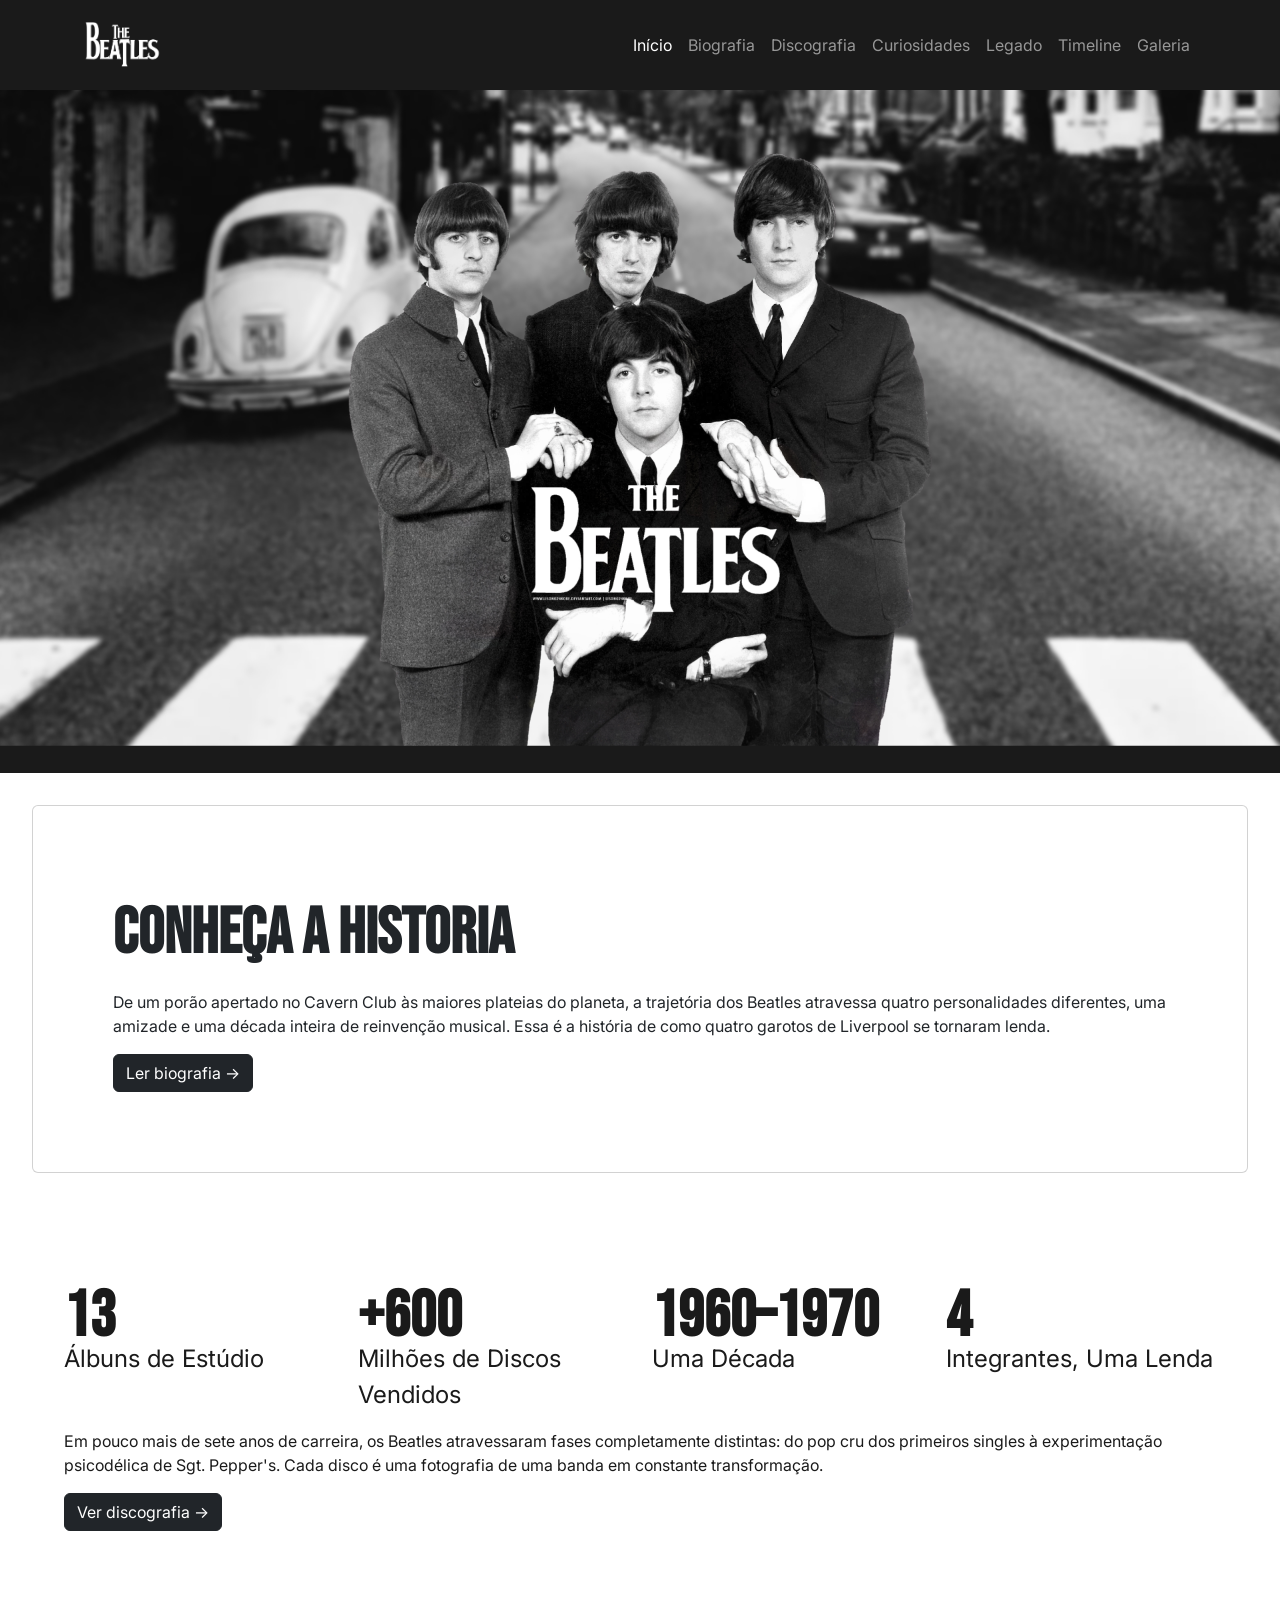
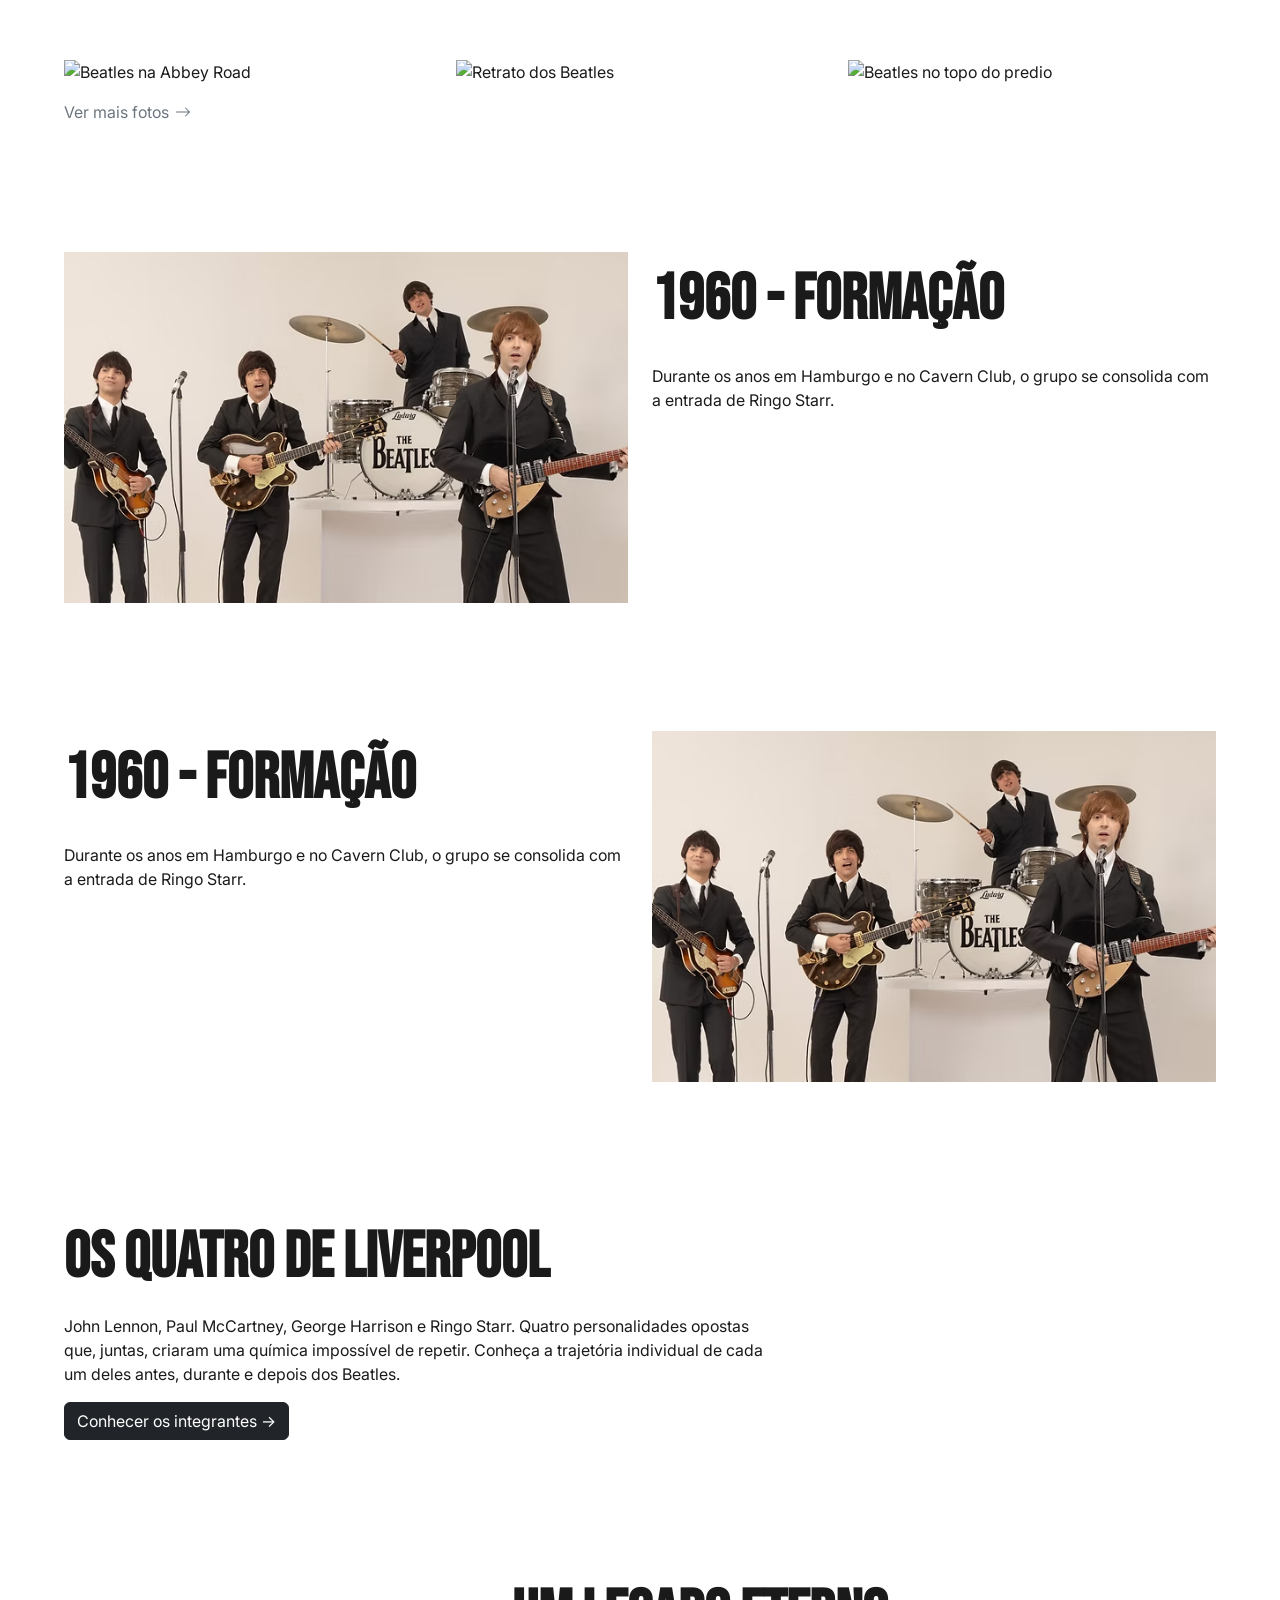
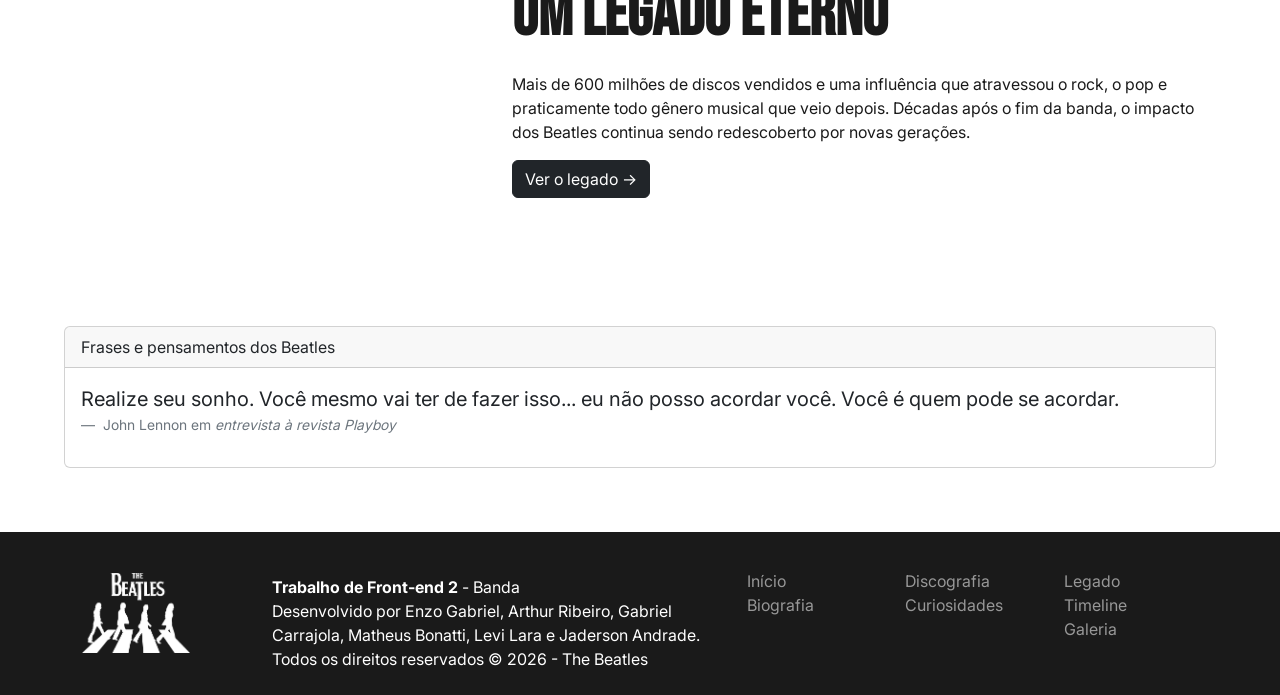
==== index.html @ 9950ec7c "Adição do Andrade em Jaderson" ====
<!DOCTYPE html>
<html lang="pt-br">

<head>
    <meta charset="UTF-8">
    <meta name="viewport" content="width=device-width, initial-scale=1.0">
    <title>The Beatles</title>
    <link rel="stylesheet" href="https://cdn.jsdelivr.net/npm/bootstrap@5.3.3/dist/css/bootstrap.min.css">
    <link rel="stylesheet" href="assets/css/style.css">
    <link rel="icon" href="assets/img/favicon.png">
</head>

<body>
    <!-- Início da Navbar -->
    <nav class="navbar navbar-expand-lg navbar-dark navbar-beatles sticky-top py-0">
        <div class="container">

            <!-- 1. Logo -->
            <a class="navbar-brand" href="index.html">
                <img src="assets/img/logo-branca.png" alt="The Beatles" height="80">
            </a>

            <!-- 2. Menu Hambúrguer celular -->
            <button class="navbar-toggler" type="button" data-bs-toggle="collapse" data-bs-target="#menuNavegacao">
                <span class="navbar-toggler-icon"></span>
            </button>

            <!-- 3. Lista de Links que encolhem no celular -->
            <div class="collapse navbar-collapse" id="menuNavegacao">
                <ul class="navbar-nav ms-auto">
                    <li class="nav-item">
                        <a class="nav-link active" href="index.html">Início</a>
                    </li>
                    <li class="nav-item">
                        <a class="nav-link" href="biografia.html">Biografia</a>
                    </li>
                    <li class="nav-item">
                        <a class="nav-link" href="discografia.html">Discografia</a>
                    </li>
                    <li class="nav-item">
                        <a class="nav-link" href="curiosidades.html">Curiosidades</a>
                    </li>
                    <li class="nav-item">
                        <a class="nav-link" href="legado.html">Legado</a>
                    </li>
                    <li class="nav-item">
                        <a class="nav-link" href="timeline.html">Timeline</a>
                    </li>
                    <li class="nav-item">
                        <a class="nav-link" href="galeria.html">Galeria</a>
                    </li>
                </ul>
            </div>

        </div>
    </nav>
    <!-- Fim da Navbar -->


    <section class="hero">
        <img class="img-fluid" src="assets/img/Hero.png" alt="Foto dos Beatles">
    </section>

    <section class="card">
        <section class="card-body">
            <h2 class="card-title titulo">Conheça a Historia</h2>
            <p class="card-text">De um porão apertado no Cavern Club às maiores plateias do planeta, a trajetória dos
                Beatles atravessa quatro
                personalidades diferentes, uma amizade e uma década inteira de reinvenção musical. Essa é a história de
                como
                quatro garotos de Liverpool se tornaram lenda.</p>
            <a href="biografia.html" class="btn btn-dark">Ler biografia →</a>
        </section>
    </section>

    <section>

        <div class="row">
            <div class="col-md-3">
                <h1 class="num-home">13</h1>
                <p class="pa-home">Álbuns de Estúdio</p>
            </div>
            <div class="col-md-3">
                <h1 class="num-home">+600</h1>
                <p class="pa-home">Milhões de Discos Vendidos</p>
            </div>
            <div class="col-md-3">
                <h1 class="num-home">1960–1970</h1>
                <p class="pa-home">Uma Década</p>
            </div>
            <div class="col-md-3">
                <h1 class="num-home">4</h1>
                <p class="pa-home">Integrantes, Uma Lenda</p>
            </div>
        </div>
        </div>
        <p class="ms-auto">Em pouco mais de sete anos de carreira, os Beatles atravessaram fases completamente
            distintas: do pop cru dos primeiros singles à experimentação psicodélica de Sgt. Pepper's. Cada disco é uma
            fotografia de uma banda em constante transformação.</p>
        <a class="btn btn-dark ms-auto" href="discografia.html" role="button">Ver discografia →</a>
    </section>

    <section>
        <div class="row">
            <div class="col-md-4">
                <img class="img-fluid"
                    src="https://encrypted-tbn0.gstatic.com/images?q=tbn:ANd9GcTmOfigxk5ZGpOOfKkMVX4hvUt1cVFmffVwwyEugmvKwDLhiQ1Jm_3zlWnr&s=10"
                    alt="Beatles na Abbey Road">
            </div>
            <div class="col-md-4">
                <img class="img-fluid" src="https://pbs.twimg.com/media/EX02_tKXsAI76Qz.jpg" alt="Retrato dos Beatles">
            </div>
            <div class="col-md-4">
                <img class="img-fluid"
                    src="https://static01.nyt.com/images/2026/05/12/world/CUL-BEATLES-MUSEUM/CUL-BEATLES-MUSEUM-mediumSquareAt3X.jpg"
                    alt="Beatles no topo do predio">
            </div>
        </div>
        <a class="link-secondary link-underline link-underline-opacity-0 link-underline-opacity-75-hover icon-link icon-link-hover link-offset-1 mt-3"
            href="galeria.html">
            Ver mais fotos
            <svg xmlns="http://www.w3.org/2000/svg" class="bi" viewBox="0 0 16 16" aria-hidden="true">
                <path
                    d="M1 8a.5.5 0 0 1 .5-.5h11.793l-3.147-3.146a.5.5 0 0 1 .708-.708l4 4a.5.5 0 0 1 0 .708l-4 4a.5.5 0 0 1-.708-.708L13.293 8.5H1.5A.5.5 0 0 1 1 8z" />
            </svg>
        </a>
    </section>

    <section>
        <div class="row">
            <div class="col-md-6">
                <img class="img-fluid" src="assets/img/beatles tocando.png" alt="Beatles tocando">
            </div>
            <div class="col-md-6">
                <p class="titulo">1960 - Formação</p>
                <p class="paragrafo">Durante os anos em Hamburgo e no Cavern Club, o grupo se consolida com a
                    entrada de Ringo Starr.</p>
            </div>
        </div>
    </section>

    <section>
        <div class="row flex-row-reverse">
            <div class="col-md-6">
                <img class="img-fluid" src="assets/img/beatles tocando.png" alt="Beatles tocando">
            </div>
            <div class="col-md-6">
                <p class="titulo">1960 - Formação</p>
                <p class="paragrafo">Durante os anos em Hamburgo e no Cavern Club, o grupo se consolida com a
                    entrada de Ringo Starr.</p>
            </div>
        </div>
    </section>

    <section class="card-home me-auto">
        <h1 class="titulo">Os Quatro de Liverpool</h1>
        <p>John Lennon, Paul McCartney, George Harrison e Ringo Starr. Quatro personalidades opostas que, juntas,
            criaram uma química impossível de repetir. Conheça a trajetória individual de cada um deles antes, durante e
            depois dos Beatles.</p>
        <a class="btn btn-dark" href="biografia.html" role="button">Conhecer os integrantes →</a>
    </section>

    <section class="card-home ms-auto">
        <h1 class="titulo">Um Legado Eterno</h1>
        <p>Mais de 600 milhões de discos vendidos e uma influência que atravessou o rock, o pop e praticamente todo
            gênero musical que veio depois. Décadas após o fim da banda, o impacto dos Beatles continua sendo
            redescoberto por novas gerações.</p>
        <a class="btn btn-dark" href="legado.html" role="button">Ver o legado →</a>
    </section>

    <section>
        <div class="card">
            <div class="card-header">
                Frases e pensamentos dos Beatles
            </div>
            <div class="card-body">
                <figure>
                    <blockquote class="blockquote">
                        <p>Realize seu sonho. Você mesmo vai ter de fazer isso... eu não posso acordar você. Você é quem
                            pode se acordar.</p>
                    </blockquote>
                    <figcaption class="blockquote-footer">
                        John Lennon em <cite title="Source Title">entrevista à revista Playboy</cite>
                    </figcaption>
                </figure>
            </div>
        </div>
    </section>
    <!-- Início do Footer -->
    <footer class="footer-beatles">
        <div class="container">
            <div class="row align-items-center">
                <div class="col-md-2">
                    <img class="img-fluid logo-footer" src="assets/img/beatles-footer-logo-branco.png"
                        alt="Logo Beatles Abbey Road">
                </div>
                <div class="col-md-5">
                    <p><b>Trabalho de Front-end 2</b> - Banda<br>Desenvolvido por Enzo Gabriel, Arthur Ribeiro, Gabriel
                        Carrajola, Matheus Bonatti, Levi Lara e Jaderson Andrade.<br>Todos os direitos reservados © 2026 - The
                        Beatles</p>
                </div>
                <!-- Primeira fileira de links -->
                <div class="col-md-5">
                    <div class="row">
                        <div class="col-md-4">
                            <ul class="list-unstyled">
                                <li class="nav-item">
                                    <a class="nav-link" href="index.html">Início</a>
                                </li>
                                <li class="nav-item">
                                    <a class="nav-link" href="biografia.html">Biografia</a>
                                </li>
                            </ul>
                        </div>
                        <!-- Segunda fileira de links -->
                        <div class="col-md-4">
                            <ul class="list-unstyled">
                                <li class="nav-item">
                                    <a class="nav-link" href="discografia.html">Discografia</a>
                                </li>
                                <li class="nav-item">
                                    <a class="nav-link" href="curiosidades.html">Curiosidades</a>
                                </li>
                            </ul>
                        </div>
                        <!-- Terceira fileira de links -->
                        <div class="col-md-4">
                            <ul class="list-unstyled">
                                <li class="nav-item">
                                    <a class="nav-link" href="legado.html">Legado</a>
                                </li>
                                <li class="nav-item">
                                    <a class="nav-link" href="timeline.html">Timeline</a>
                                </li>
                                <li class="nav-item">
                                    <a class="nav-link" href="galeria.html">Galeria</a>
                                </li>
                            </ul>
                        </div>
                    </div>
                </div>
            </div>
        </div>
    </footer>
    <!-- Fim do Footer -->

</body>

</html>
---- assets/css/style.css ----
@charset "UTF-8";

* {
    margin: 0;
    padding: 0;
    box-sizing: border-box;
}

body {
    background-color: var(--branco);
    color: var(--preto);
    font-family: var(--fonte-paragrafos);
    min-height: 100vh;
    display: flex;
    flex-direction: column;
}

@font-face {
    font-family: 'BEBAS NEUE';
    src: url(../fonts/BebasNeue-Regular.ttf) format('truetype');
    font-weight: normal;
    font-style: normal;
}

@font-face {
    font-family: 'Playfair Display';
    src: url(../fonts/PlayfairDisplay-Regular.ttf) format('truetype');
    font-weight: normal;
    font-style: normal;
}

@font-face {
    font-family: 'Inter';
    src: url(../fonts/Inter_18pt-Regular.ttf) format('truetype');
}



@font-face {
    font-family: 'Inter';
    src: url(../fonts/Inter_18pt-Bold.ttf) format('truetype');
    font-weight: bold;
}

:root   {
    --branco: #FFFFFF;
    --preto: #1A1A1A;
    --cinza: #6E6E6E;
    --vermelho: #C1121F;
    --vermelho-bold: #A40F1A;
    --fonte-titulos: 'BEBAS NEUE', sans-serif;
    --fonte-paragrafos: 'Inter', sans-serif;
    --fonte-destaque: 'Playfair Display', serif;
}

.destaque {
    font-family: var(--fonte-destaque);
    font-size: 2rem;
    line-height: 1.5;
    font-style: italic;
}

.titulo {
    font-family: var(--fonte-titulos);
    font-size: 4rem;
    line-height: 1.5;
    font-weight: bold;
}

.paragrafo {
    font-family: var(--fonte-paragrafos);
    font-size: 1rem;
    line-height: 1.5;
}

.navbar-beatles {
    background-color: var(--preto);
}

.btn-primary {
    --bs-btn-bg: var(--vermelho);
    --bs-btn-border-color: var(--vermelho-bold);
    --bs-btn-hover-bg: var(--vermelho-bold);
    --bs-btn-hover-border-color: var(--vermelho-bold);
    --bs-btn-active-bg: var(--vermelho);
    --bs-btn-active-border-color: var(--vermelho-bold);
}

section{
    margin: 2rem;
    padding: 2rem;
}

.footer-beatles{
    background-color: var(--preto);
    color: var(--branco);
    margin-top: auto;
    padding: 1.5rem;
}

.logo-footer{
    height: 5rem;
}

.footer-beatles a:hover{
    color: rgba(255, 255, 255, 0.75);
}

.footer-beatles a {
    color: rgba(255, 255, 255, 0.55);
}

.footer-beatles p {
    margin-bottom: 0;
    margin-top: 1.2rem;
}

.hero{
    margin: 0;
    padding: 0;
}

.card-home {
    margin: 2rem;
    padding: 2rem;
    width: 60%;
}

.num-home {
    font-family: var(--fonte-titulos);
    font-size: 4rem;
    line-height: 1.5;
    font-weight: bold;
    margin-bottom: -1.5rem;
}

.pa-home {
    font-family: var(--fonte-paragrafos);
    font-size: 1.5rem;
    line-height: 1.5;
}

.text-justificado {
    text-align: justify;
}
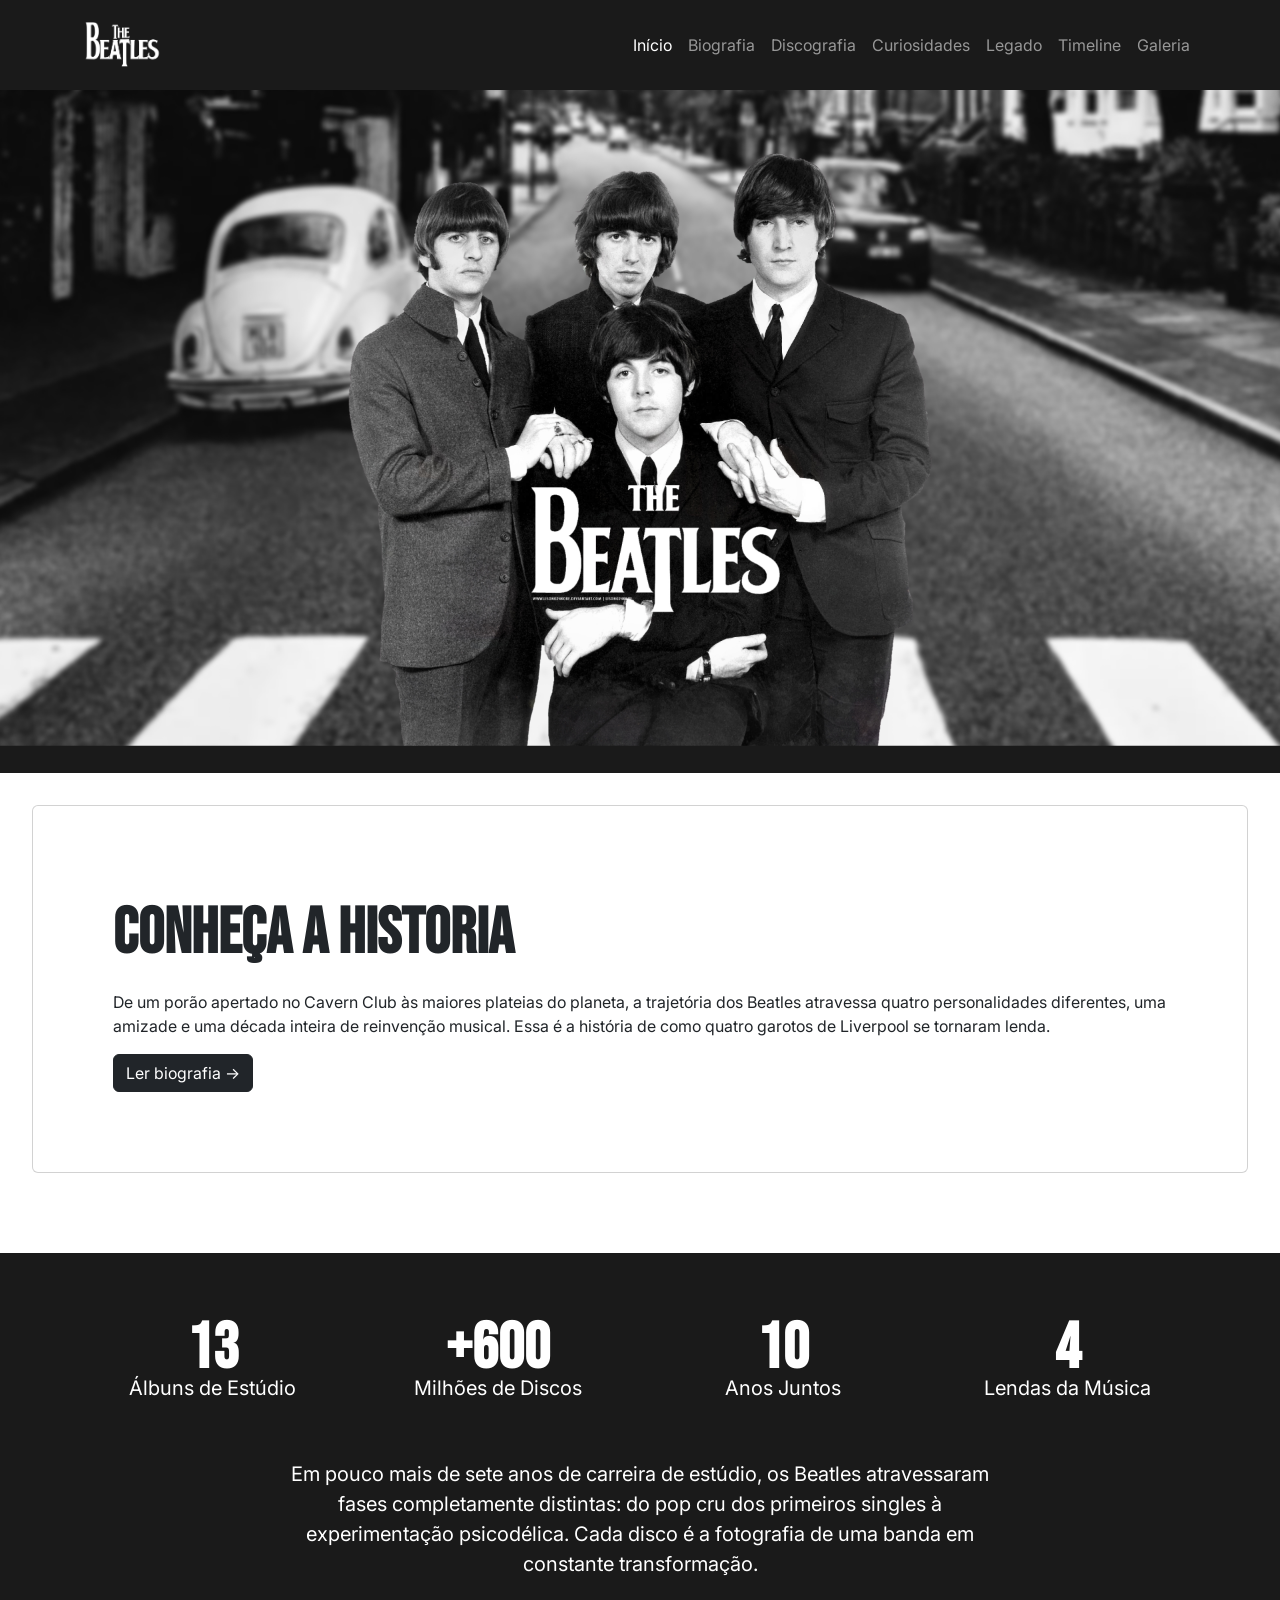
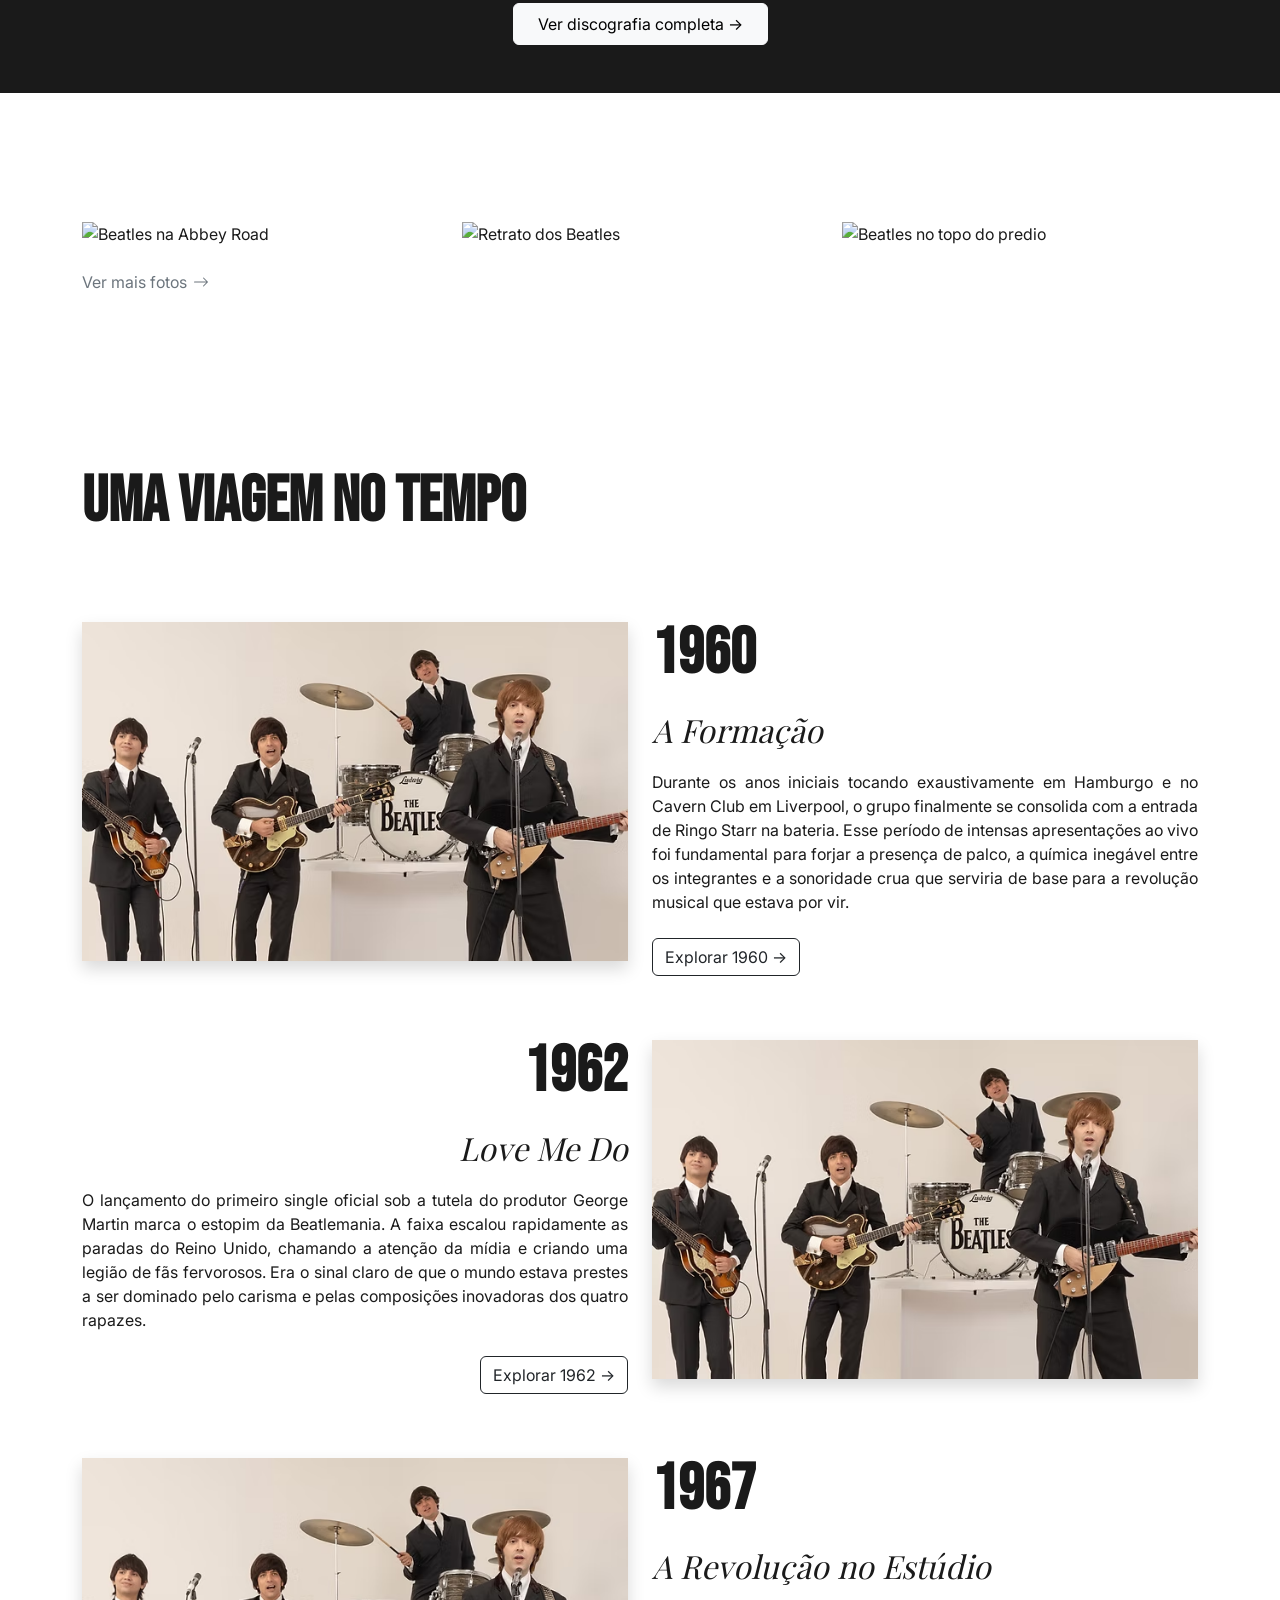
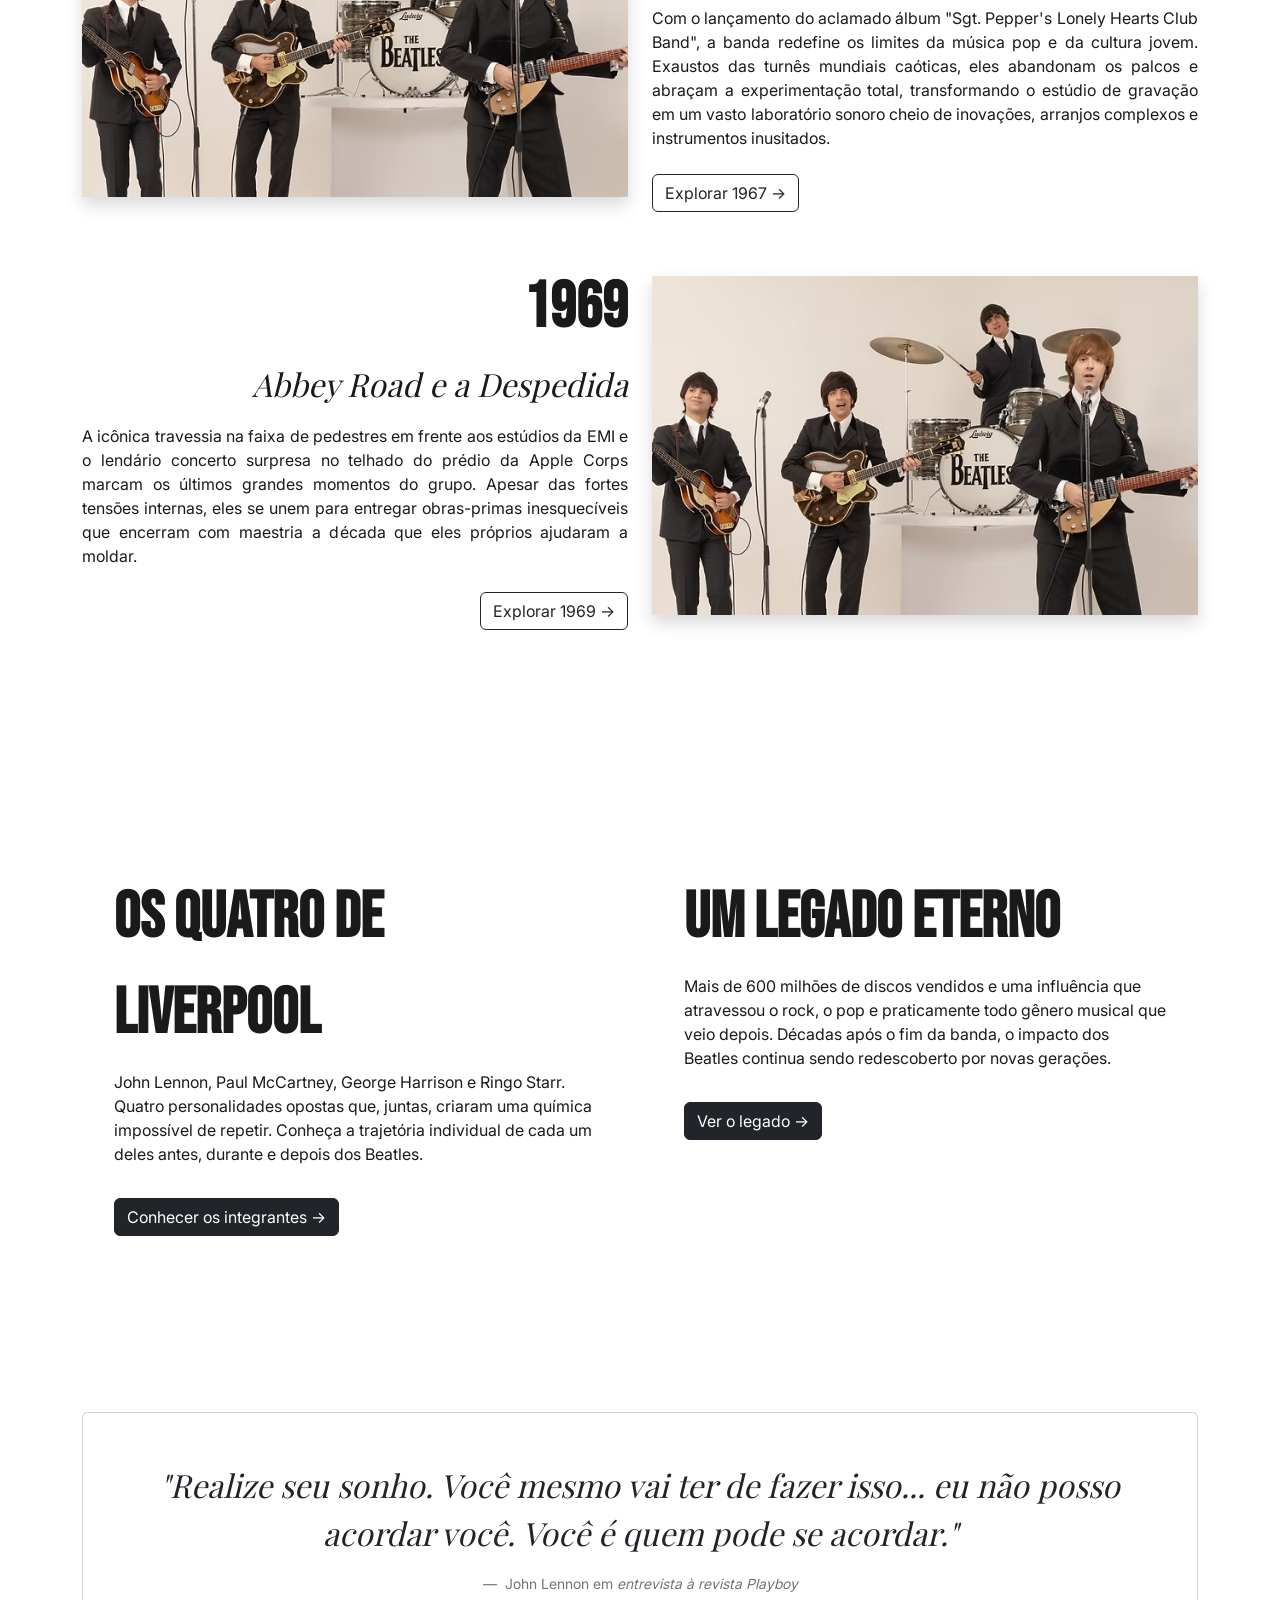
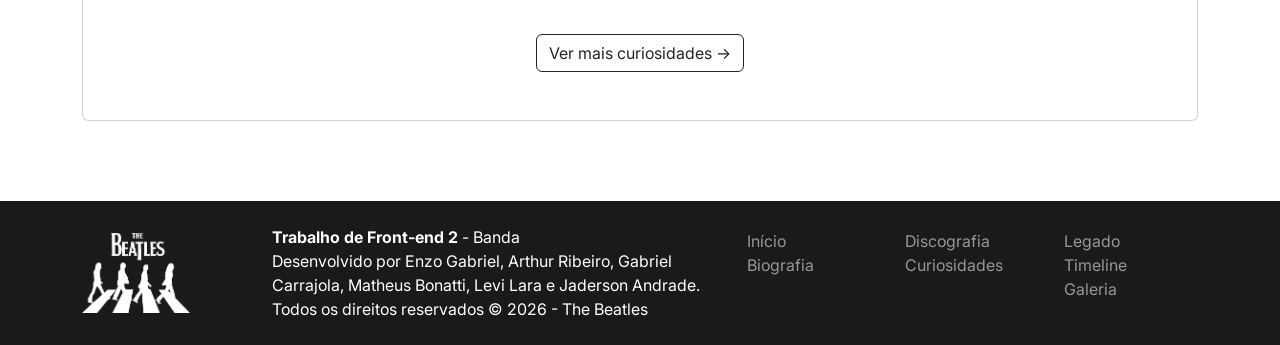
==== commit bb2d00b4: "Ajustes finais na home" ====
--- a/index.html
+++ b/index.html
@@ -1,23 +1,22 @@
-<!DOCTYPE html>
+<!doctype html>
 <html lang="pt-br">
 
 <head>
-    <meta charset="UTF-8">
-    <meta name="viewport" content="width=device-width, initial-scale=1.0">
+    <meta charset="UTF-8" />
+    <meta name="viewport" content="width=device-width, initial-scale=1.0" />
     <title>The Beatles</title>
-    <link rel="stylesheet" href="https://cdn.jsdelivr.net/npm/bootstrap@5.3.3/dist/css/bootstrap.min.css">
-    <link rel="stylesheet" href="assets/css/style.css">
-    <link rel="icon" href="assets/img/favicon.png">
+    <link rel="stylesheet" href="https://cdn.jsdelivr.net/npm/bootstrap@5.3.3/dist/css/bootstrap.min.css" />
+    <link rel="stylesheet" href="assets/css/style.css" />
+    <link rel="icon" href="assets/img/favicon.png" />
 </head>
 
 <body>
     <!-- Início da Navbar -->
     <nav class="navbar navbar-expand-lg navbar-dark navbar-beatles sticky-top py-0">
         <div class="container">
-
             <!-- 1. Logo -->
             <a class="navbar-brand" href="index.html">
-                <img src="assets/img/logo-branca.png" alt="The Beatles" height="80">
+                <img src="assets/img/logo-branca.png" alt="The Beatles" height="80" />
             </a>
 
             <!-- 2. Menu Hambúrguer celular -->
@@ -51,153 +50,229 @@
                     </li>
                 </ul>
             </div>
-
         </div>
     </nav>
     <!-- Fim da Navbar -->
 
-
     <section class="hero">
-        <img class="img-fluid" src="assets/img/Hero.png" alt="Foto dos Beatles">
+        <img class="img-fluid" src="assets/img/Hero.png" alt="Foto dos Beatles" />
     </section>
 
     <section class="card">
         <section class="card-body">
             <h2 class="card-title titulo">Conheça a Historia</h2>
-            <p class="card-text">De um porão apertado no Cavern Club às maiores plateias do planeta, a trajetória dos
-                Beatles atravessa quatro
-                personalidades diferentes, uma amizade e uma década inteira de reinvenção musical. Essa é a história de
-                como
-                quatro garotos de Liverpool se tornaram lenda.</p>
+            <p class="card-text">
+                De um porão apertado no Cavern Club às maiores plateias do planeta, a
+                trajetória dos Beatles atravessa quatro personalidades diferentes, uma
+                amizade e uma década inteira de reinvenção musical. Essa é a história
+                de como quatro garotos de Liverpool se tornaram lenda.
+            </p>
             <a href="biografia.html" class="btn btn-dark">Ler biografia →</a>
         </section>
     </section>
 
-    <section>
-
+   <section class="container-fluid faixa-preta text-white py-5 my-5">
+    <div class="container text-center">
+        <div class="row g-4 mb-4">
+            <div class="col-md-3 passada">
+                <h1 class="num-home text-white">13</h1>
+                <p class="fs-5">Álbuns de Estúdio</p>
+            </div>
+            <div class="col-md-3 passada">
+                <h1 class="num-home text-white">+600</h1>
+                <p class="fs-5">Milhões de Discos</p>
+            </div>
+            <div class="col-md-3 passada">
+                <h1 class="num-home text-white">10</h1>
+                <p class="fs-5">Anos Juntos</p>
+            </div>
+            <div class="col-md-3 passada">
+                <h1 class="num-home text-white">4</h1>
+                <p class="fs-5">Lendas da Música</p>
+            </div>
+        </div>
+        
+        <div class="row justify-content-center">
+            <div class="col-md-8">
+                <p class="paragrafo text-center fs-5 mt-3 mb-4">
+                    Em pouco mais de sete anos de carreira de estúdio, os Beatles atravessaram fases
+                    completamente distintas: do pop cru dos primeiros singles à
+                    experimentação psicodélica. Cada disco é a fotografia de uma banda em constante transformação.
+                </p>
+                <a class="btn btn-light px-4 py-2" href="discografia.html" role="button">Ver discografia completa →</a>
+            </div>
+        </div>
+    </div>
+</section>
+
+    <section class="container my-5">
         <div class="row">
-            <div class="col-md-3">
-                <h1 class="num-home">13</h1>
-                <p class="pa-home">Álbuns de Estúdio</p>
-            </div>
-            <div class="col-md-3">
-                <h1 class="num-home">+600</h1>
-                <p class="pa-home">Milhões de Discos Vendidos</p>
-            </div>
-            <div class="col-md-3">
-                <h1 class="num-home">1960–1970</h1>
-                <p class="pa-home">Uma Década</p>
-            </div>
-            <div class="col-md-3">
-                <h1 class="num-home">4</h1>
-                <p class="pa-home">Integrantes, Uma Lenda</p>
-            </div>
-        </div>
-        </div>
-        <p class="ms-auto">Em pouco mais de sete anos de carreira, os Beatles atravessaram fases completamente
-            distintas: do pop cru dos primeiros singles à experimentação psicodélica de Sgt. Pepper's. Cada disco é uma
-            fotografia de uma banda em constante transformação.</p>
-        <a class="btn btn-dark ms-auto" href="discografia.html" role="button">Ver discografia →</a>
+            <div class="col-md-4 mb-4 mb-md-0">
+                <img class="img-fluid hoverzada"
+                    src="https://encrypted-tbn0.gstatic.com/images?q=tbn:ANd9GcTmOfigxk5ZGpOOfKkMVX4hvUt1cVFmffVwwyEugmvKwDLhiQ1Jm_3zlWnr&s=10"
+                    alt="Beatles na Abbey Road" />
+            </div>
+            <div class="col-md-4 mb-4 mb-md-0">
+                <img class="img-fluid hoverzada" src="https://pbs.twimg.com/media/EX02_tKXsAI76Qz.jpg"
+                    alt="Retrato dos Beatles" />
+            </div>
+            <div class="col-md-4">
+                <img class="img-fluid hoverzada"
+                    src="https://static01.nyt.com/images/2026/05/12/world/CUL-BEATLES-MUSEUM/CUL-BEATLES-MUSEUM-mediumSquareAt3X.jpg"
+                    alt="Beatles no topo do predio" />
+            </div>
+        </div>
+
+        <div class="mt-4">
+            <a class="link-secondary link-underline link-underline-opacity-0 link-underline-opacity-75-hover icon-link icon-link-hover link-offset-1"
+                href="galeria.html">
+                Ver mais fotos
+                <svg xmlns="http://www.w3.org/2000/svg" class="bi" viewBox="0 0 16 16" aria-hidden="true">
+                    <path
+                        d="M1 8a.5.5 0 0 1 .5-.5h11.793l-3.147-3.146a.5.5 0 0 1 .708-.708l4 4a.5.5 0 0 1 0 .708l-4 4a.5.5 0 0 1-.708-.708L13.293 8.5H1.5A.5.5 0 0 1 1 8z" />
+                </svg>
+            </a>
+        </div>
     </section>
 
-    <section>
-        <div class="row">
-            <div class="col-md-4">
-                <img class="img-fluid"
-                    src="https://encrypted-tbn0.gstatic.com/images?q=tbn:ANd9GcTmOfigxk5ZGpOOfKkMVX4hvUt1cVFmffVwwyEugmvKwDLhiQ1Jm_3zlWnr&s=10"
-                    alt="Beatles na Abbey Road">
-            </div>
-            <div class="col-md-4">
-                <img class="img-fluid" src="https://pbs.twimg.com/media/EX02_tKXsAI76Qz.jpg" alt="Retrato dos Beatles">
-            </div>
-            <div class="col-md-4">
-                <img class="img-fluid"
-                    src="https://static01.nyt.com/images/2026/05/12/world/CUL-BEATLES-MUSEUM/CUL-BEATLES-MUSEUM-mediumSquareAt3X.jpg"
-                    alt="Beatles no topo do predio">
-            </div>
-        </div>
-        <a class="link-secondary link-underline link-underline-opacity-0 link-underline-opacity-75-hover icon-link icon-link-hover link-offset-1 mt-3"
-            href="galeria.html">
-            Ver mais fotos
-            <svg xmlns="http://www.w3.org/2000/svg" class="bi" viewBox="0 0 16 16" aria-hidden="true">
-                <path
-                    d="M1 8a.5.5 0 0 1 .5-.5h11.793l-3.147-3.146a.5.5 0 0 1 .708-.708l4 4a.5.5 0 0 1 0 .708l-4 4a.5.5 0 0 1-.708-.708L13.293 8.5H1.5A.5.5 0 0 1 1 8z" />
-            </svg>
-        </a>
+    <section class="container my-5 previa-timeline">
+        <div class="row mb-5">
+            <h2 class="titulo">Uma Viagem no Tempo</h2>
+        </div>
+
+        <div class="row align-items-center mb-5 item-timeline">
+            <div class="col-md-6">
+                <img class="img-fluid shadow zoom-imagem" src="assets/img/beatles tocando.png" alt="Beatles em 1960" />
+            </div>
+            <div class="col-md-6 mt-4 mt-md-0">
+                <p class="titulo mb-1">1960</p>
+                <h3 class="destaque mb-3">A Formação</h3>
+                <p class="paragrafo text-justificado">
+                    Durante os anos iniciais tocando exaustivamente em Hamburgo e no Cavern Club em Liverpool, o grupo
+                    finalmente se consolida com a entrada de Ringo Starr na bateria. Esse período de intensas
+                    apresentações ao vivo foi fundamental para forjar a presença de palco, a química inegável entre os
+                    integrantes e a sonoridade crua que serviria de base para a revolução musical que estava por vir.
+                </p>
+                <a href="timeline.html" class="btn btn-outline-dark mt-2">Explorar 1960 →</a>
+            </div>
+        </div>
+
+        <div class="row align-items-center flex-row-reverse mb-5 item-timeline">
+            <div class="col-md-6">
+                <img class="img-fluid shadow zoom-imagem" src="assets/img/beatles tocando.png" alt="Beatles em 1962" />
+            </div>
+            <div class="col-md-6 mt-4 mt-md-0 text-md-end">
+                <p class="titulo mb-1">1962</p>
+                <h3 class="destaque mb-3">Love Me Do</h3>
+                <p class="paragrafo text-justificado">
+                    O lançamento do primeiro single oficial sob a tutela do produtor George Martin marca o estopim da
+                    Beatlemania. A faixa escalou rapidamente as paradas do Reino Unido, chamando a atenção da mídia e
+                    criando uma legião de fãs fervorosos. Era o sinal claro de que o mundo estava prestes a ser dominado
+                    pelo carisma e pelas composições inovadoras dos quatro rapazes.
+                </p>
+                <a href="timeline.html" class="btn btn-outline-dark mt-2">Explorar 1962 →</a>
+            </div>
+        </div>
+
+        <div class="row align-items-center mb-5 item-timeline">
+            <div class="col-md-6">
+                <img class="img-fluid shadow zoom-imagem" src="assets/img/beatles tocando.png" alt="Beatles em 1967" />
+            </div>
+            <div class="col-md-6 mt-4 mt-md-0">
+                <p class="titulo mb-1">1967</p>
+                <h3 class="destaque mb-3">A Revolução no Estúdio</h3>
+                <p class="paragrafo text-justificado">
+                    Com o lançamento do aclamado álbum "Sgt. Pepper's Lonely Hearts Club Band", a banda redefine os
+                    limites da música pop e da cultura jovem. Exaustos das turnês mundiais caóticas, eles abandonam os
+                    palcos e abraçam a experimentação total, transformando o estúdio de gravação em um vasto laboratório
+                    sonoro cheio de inovações, arranjos complexos e instrumentos inusitados.
+                </p>
+                <a href="timeline.html" class="btn btn-outline-dark mt-2">Explorar 1967 →</a>
+            </div>
+        </div>
+
+        <div class="row align-items-center flex-row-reverse mb-5 item-timeline">
+            <div class="col-md-6">
+                <img class="img-fluid shadow zoom-imagem" src="assets/img/beatles tocando.png" alt="Beatles em 1969" />
+            </div>
+            <div class="col-md-6 mt-4 mt-md-0 text-md-end">
+                <p class="titulo mb-1">1969</p>
+                <h3 class="destaque mb-3">Abbey Road e a Despedida</h3>
+                <p class="paragrafo text-justificado">
+                    A icônica travessia na faixa de pedestres em frente aos estúdios da EMI e o lendário concerto
+                    surpresa no telhado do prédio da Apple Corps marcam os últimos grandes momentos do grupo. Apesar das
+                    fortes tensões internas, eles se unem para entregar obras-primas inesquecíveis que encerram com
+                    maestria a década que eles próprios ajudaram a moldar.
+                </p>
+                <a href="timeline.html" class="btn btn-outline-dark mt-2">Explorar 1969 →</a>
+            </div>
+        </div>
     </section>
 
-    <section>
-        <div class="row">
-            <div class="col-md-6">
-                <img class="img-fluid" src="assets/img/beatles tocando.png" alt="Beatles tocando">
-            </div>
-            <div class="col-md-6">
-                <p class="titulo">1960 - Formação</p>
-                <p class="paragrafo">Durante os anos em Hamburgo e no Cavern Club, o grupo se consolida com a
-                    entrada de Ringo Starr.</p>
-            </div>
-        </div>
-    </section>
-
-    <section>
-        <div class="row flex-row-reverse">
-            <div class="col-md-6">
-                <img class="img-fluid" src="assets/img/beatles tocando.png" alt="Beatles tocando">
-            </div>
-            <div class="col-md-6">
-                <p class="titulo">1960 - Formação</p>
-                <p class="paragrafo">Durante os anos em Hamburgo e no Cavern Club, o grupo se consolida com a
-                    entrada de Ringo Starr.</p>
-            </div>
-        </div>
-    </section>
-
-    <section class="card-home me-auto">
-        <h1 class="titulo">Os Quatro de Liverpool</h1>
-        <p>John Lennon, Paul McCartney, George Harrison e Ringo Starr. Quatro personalidades opostas que, juntas,
-            criaram uma química impossível de repetir. Conheça a trajetória individual de cada um deles antes, durante e
-            depois dos Beatles.</p>
-        <a class="btn btn-dark" href="biografia.html" role="button">Conhecer os integrantes →</a>
-    </section>
-
-    <section class="card-home ms-auto">
-        <h1 class="titulo">Um Legado Eterno</h1>
-        <p>Mais de 600 milhões de discos vendidos e uma influência que atravessou o rock, o pop e praticamente todo
-            gênero musical que veio depois. Décadas após o fim da banda, o impacto dos Beatles continua sendo
-            redescoberto por novas gerações.</p>
-        <a class="btn btn-dark" href="legado.html" role="button">Ver o legado →</a>
-    </section>
-
-    <section>
-        <div class="card">
-            <div class="card-header">
-                Frases e pensamentos dos Beatles
-            </div>
-            <div class="card-body">
-                <figure>
-                    <blockquote class="blockquote">
-                        <p>Realize seu sonho. Você mesmo vai ter de fazer isso... eu não posso acordar você. Você é quem
-                            pode se acordar.</p>
-                    </blockquote>
-                    <figcaption class="blockquote-footer">
-                        John Lennon em <cite title="Source Title">entrevista à revista Playboy</cite>
-                    </figcaption>
-                </figure>
-            </div>
-        </div>
-    </section>
+ <section class="container my-5">
+    <div class="row g-4">
+        <div class="col-md-6 d-flex">
+            <div class="card-home w-100 m-0 passada">
+                <h2 class="titulo">Os Quatro de Liverpool</h2>
+                <p>
+                    John Lennon, Paul McCartney, George Harrison e Ringo Starr. Quatro
+                    personalidades opostas que, juntas, criaram uma química impossível de
+                    repetir. Conheça a trajetória individual de cada um deles antes, durante
+                    e depois dos Beatles.
+                </p>
+                <a class="btn btn-dark mt-3" href="biografia.html" role="button">Conhecer os integrantes →</a>
+            </div>
+        </div>
+
+        <div class="col-md-6 d-flex">
+            <div class="card-home w-100 m-0 passada">
+                <h2 class="titulo">Um Legado Eterno</h2>
+                <p>
+                    Mais de 600 milhões de discos vendidos e uma influência que atravessou o
+                    rock, o pop e praticamente todo gênero musical que veio depois. Décadas
+                    após o fim da banda, o impacto dos Beatles continua sendo redescoberto
+                    por novas gerações.
+                </p>
+                <a class="btn btn-dark mt-3" href="legado.html" role="button">Ver o legado →</a>
+            </div>
+        </div>
+    </div>
+</section>
+
+<section class="container mb-5">
+    <div class="card">
+        <div class="card-body text-center p-5">
+            <figure>
+                <blockquote class="blockquote destaque">
+                    <p>
+                        "Realize seu sonho. Você mesmo vai ter de fazer isso... eu não
+                        posso acordar você. Você é quem pode se acordar."
+                    </p>
+                </blockquote>
+                <figcaption class="blockquote-footer mt-3">
+                    John Lennon em
+                    <cite title="Source Title">entrevista à revista Playboy</cite>
+                </figcaption>
+            </figure>
+            <a class="btn btn-outline-dark mt-4 passada" href="curiosidades.html" role="button">Ver mais curiosidades →</a>
+        </div>
+    </div>
+</section>
     <!-- Início do Footer -->
     <footer class="footer-beatles">
         <div class="container">
             <div class="row align-items-center">
                 <div class="col-md-2">
                     <img class="img-fluid logo-footer" src="assets/img/beatles-footer-logo-branco.png"
-                        alt="Logo Beatles Abbey Road">
+                        alt="Logo Beatles Abbey Road" />
                 </div>
                 <div class="col-md-5">
-                    <p><b>Trabalho de Front-end 2</b> - Banda<br>Desenvolvido por Enzo Gabriel, Arthur Ribeiro, Gabriel
-                        Carrajola, Matheus Bonatti, Levi Lara e Jaderson Andrade.<br>Todos os direitos reservados © 2026 - The
-                        Beatles</p>
+                    <p>
+                        <b>Trabalho de Front-end 2</b> - Banda<br />Desenvolvido por Enzo
+                        Gabriel, Arthur Ribeiro, Gabriel Carrajola, Matheus Bonatti, Levi
+                        Lara e Jaderson Andrade.<br />Todos os direitos reservados © 2026
+                        - The Beatles
+                    </p>
                 </div>
                 <!-- Primeira fileira de links -->
                 <div class="col-md-5">
@@ -243,7 +318,7 @@
         </div>
     </footer>
     <!-- Fim do Footer -->
-
+    <script src="https://cdn.jsdelivr.net/npm/bootstrap@5.3.3/dist/js/bootstrap.bundle.min.js"></script>
 </body>
 
 </html>
--- a/assets/css/style.css
+++ b/assets/css/style.css
@@ -1,145 +1,191 @@
 @charset "UTF-8";
 
 * {
-    margin: 0;
-    padding: 0;
-    box-sizing: border-box;
+  margin: 0;
+  padding: 0;
+  box-sizing: border-box;
 }
 
 body {
-    background-color: var(--branco);
-    color: var(--preto);
-    font-family: var(--fonte-paragrafos);
-    min-height: 100vh;
-    display: flex;
-    flex-direction: column;
+  background-color: var(--branco);
+  color: var(--preto);
+  font-family: var(--fonte-paragrafos);
+  min-height: 100vh;
+  display: flex;
+  flex-direction: column;
 }
 
 @font-face {
-    font-family: 'BEBAS NEUE';
-    src: url(../fonts/BebasNeue-Regular.ttf) format('truetype');
-    font-weight: normal;
-    font-style: normal;
+  font-family: "BEBAS NEUE";
+  src: url(../fonts/BebasNeue-Regular.ttf) format("truetype");
+  font-weight: normal;
+  font-style: normal;
 }
 
 @font-face {
-    font-family: 'Playfair Display';
-    src: url(../fonts/PlayfairDisplay-Regular.ttf) format('truetype');
-    font-weight: normal;
-    font-style: normal;
+  font-family: "Playfair Display";
+  src: url(../fonts/PlayfairDisplay-Regular.ttf) format("truetype");
+  font-weight: normal;
+  font-style: normal;
 }
 
 @font-face {
-    font-family: 'Inter';
-    src: url(../fonts/Inter_18pt-Regular.ttf) format('truetype');
+  font-family: "Inter";
+  src: url(../fonts/Inter_18pt-Regular.ttf) format("truetype");
 }
 
-
-
 @font-face {
-    font-family: 'Inter';
-    src: url(../fonts/Inter_18pt-Bold.ttf) format('truetype');
-    font-weight: bold;
+  font-family: "Inter";
+  src: url(../fonts/Inter_18pt-Bold.ttf) format("truetype");
+  font-weight: bold;
 }
 
-:root   {
-    --branco: #FFFFFF;
-    --preto: #1A1A1A;
-    --cinza: #6E6E6E;
-    --vermelho: #C1121F;
-    --vermelho-bold: #A40F1A;
-    --fonte-titulos: 'BEBAS NEUE', sans-serif;
-    --fonte-paragrafos: 'Inter', sans-serif;
-    --fonte-destaque: 'Playfair Display', serif;
+:root {
+  --branco: #ffffff;
+  --preto: #1a1a1a;
+  --cinza: #6e6e6e;
+  --vermelho: #c1121f;
+  --vermelho-bold: #a40f1a;
+  --fonte-titulos: "BEBAS NEUE", sans-serif;
+  --fonte-paragrafos: "Inter", sans-serif;
+  --fonte-destaque: "Playfair Display", serif;
 }
 
 .destaque {
-    font-family: var(--fonte-destaque);
-    font-size: 2rem;
-    line-height: 1.5;
-    font-style: italic;
+  font-family: var(--fonte-destaque);
+  font-size: 2rem;
+  line-height: 1.5;
+  font-style: italic;
 }
 
 .titulo {
-    font-family: var(--fonte-titulos);
-    font-size: 4rem;
-    line-height: 1.5;
-    font-weight: bold;
+  font-family: var(--fonte-titulos);
+  font-size: 4rem;
+  line-height: 1.5;
+  font-weight: bold;
 }
 
 .paragrafo {
-    font-family: var(--fonte-paragrafos);
-    font-size: 1rem;
-    line-height: 1.5;
+  font-family: var(--fonte-paragrafos);
+  font-size: 1rem;
+  line-height: 1.5;
 }
 
 .navbar-beatles {
-    background-color: var(--preto);
+  background-color: var(--preto);
 }
 
 .btn-primary {
-    --bs-btn-bg: var(--vermelho);
-    --bs-btn-border-color: var(--vermelho-bold);
-    --bs-btn-hover-bg: var(--vermelho-bold);
-    --bs-btn-hover-border-color: var(--vermelho-bold);
-    --bs-btn-active-bg: var(--vermelho);
-    --bs-btn-active-border-color: var(--vermelho-bold);
+  --bs-btn-bg: var(--vermelho);
+  --bs-btn-border-color: var(--vermelho-bold);
+  --bs-btn-hover-bg: var(--vermelho-bold);
+  --bs-btn-hover-border-color: var(--vermelho-bold);
+  --bs-btn-active-bg: var(--vermelho);
+  --bs-btn-active-border-color: var(--vermelho-bold);
 }
 
-section{
-    margin: 2rem;
-    padding: 2rem;
+section {
+  margin: 2rem;
+  padding: 2rem;
 }
 
-.footer-beatles{
-    background-color: var(--preto);
-    color: var(--branco);
-    margin-top: auto;
-    padding: 1.5rem;
+.footer-beatles {
+  background-color: var(--preto);
+  color: var(--branco);
+  margin-top: auto;
+  padding: 1.5rem;
 }
 
-.logo-footer{
-    height: 5rem;
+.logo-footer {
+  height: 5rem;
 }
 
-.footer-beatles a:hover{
-    color: rgba(255, 255, 255, 0.75);
+.footer-beatles a:hover {
+  color: rgba(255, 255, 255, 0.75);
 }
 
 .footer-beatles a {
-    color: rgba(255, 255, 255, 0.55);
+  color: rgba(255, 255, 255, 0.55);
 }
 
 .footer-beatles p {
-    margin-bottom: 0;
-    margin-top: 1.2rem;
+  margin-bottom: 0;
 }
 
-.hero{
-    margin: 0;
-    padding: 0;
+.hero {
+  margin: 0;
+  padding: 0;
 }
 
 .card-home {
-    margin: 2rem;
-    padding: 2rem;
-    width: 60%;
+  margin: 2rem;
+  padding: 2rem;
+  width: 60%;
 }
 
 .num-home {
-    font-family: var(--fonte-titulos);
-    font-size: 4rem;
-    line-height: 1.5;
-    font-weight: bold;
-    margin-bottom: -1.5rem;
+  font-family: var(--fonte-titulos);
+  font-size: 4rem;
+  line-height: 1.5;
+  font-weight: bold;
+  margin-bottom: -1.5rem;
 }
 
 .pa-home {
-    font-family: var(--fonte-paragrafos);
-    font-size: 1.5rem;
-    line-height: 1.5;
+  font-family: var(--fonte-paragrafos);
+  font-size: 1.5rem;
+  line-height: 1.5;
 }
 
 .text-justificado {
-    text-align: justify;
+  text-align: justify;
+}
+
+/* ADICIONADO POR JADERSON ANDRADE
+Faz a imagem grudar na esquerda e o texto rodear ela */
+.img-jornal {
+  float: left;
+  width: 50%;
+  margin-right: 40px;
+  margin-bottom: 20px;
+}
+
+/* ADICIONADO POR JADERSON ANDRADE
+Justifica o texto para dar cara de jornal impresso, alinhado tanto na esquerda quanto na direita */
+.secao-jornal p {
+  text-align: justify;
+}
+
+/* ADICIONADO POR JADERSON ANDRADE
+Alarga o carrossel para preencher as laterais ao invés de espaços em branco */
+.container:has(#carrosselGeorge) {
+  max-width: 95% !important; /* Aumenta a largura para ocupar quase a tela toda, preenchendo as laterais */
+}
+
+/*ADICIONADO POR JADERSON ANDRADE
+Faz as imagens do carrosel ficarem com tamanho padrão */
+#carrosselGeorge img {
+  height: 80%;
+  object-fit: cover;
+}
+
+.passada {
+  transition: transform 0.3s ease;
+}
+
+.passada:hover {
+  transform: translateY(-5px);
+}
+
+.hoverzada {
+  transition: transform 0.4s ease, box-shadow 0.4s ease;
+}
+
+.hoverzada:hover {
+  transform: scale(1.02);
+  box-shadow: 0 15px 25px rgba(0,0,0,0.15) !important;
+}
+
+.faixa-preta {
+  background-color: var(--preto);
 }
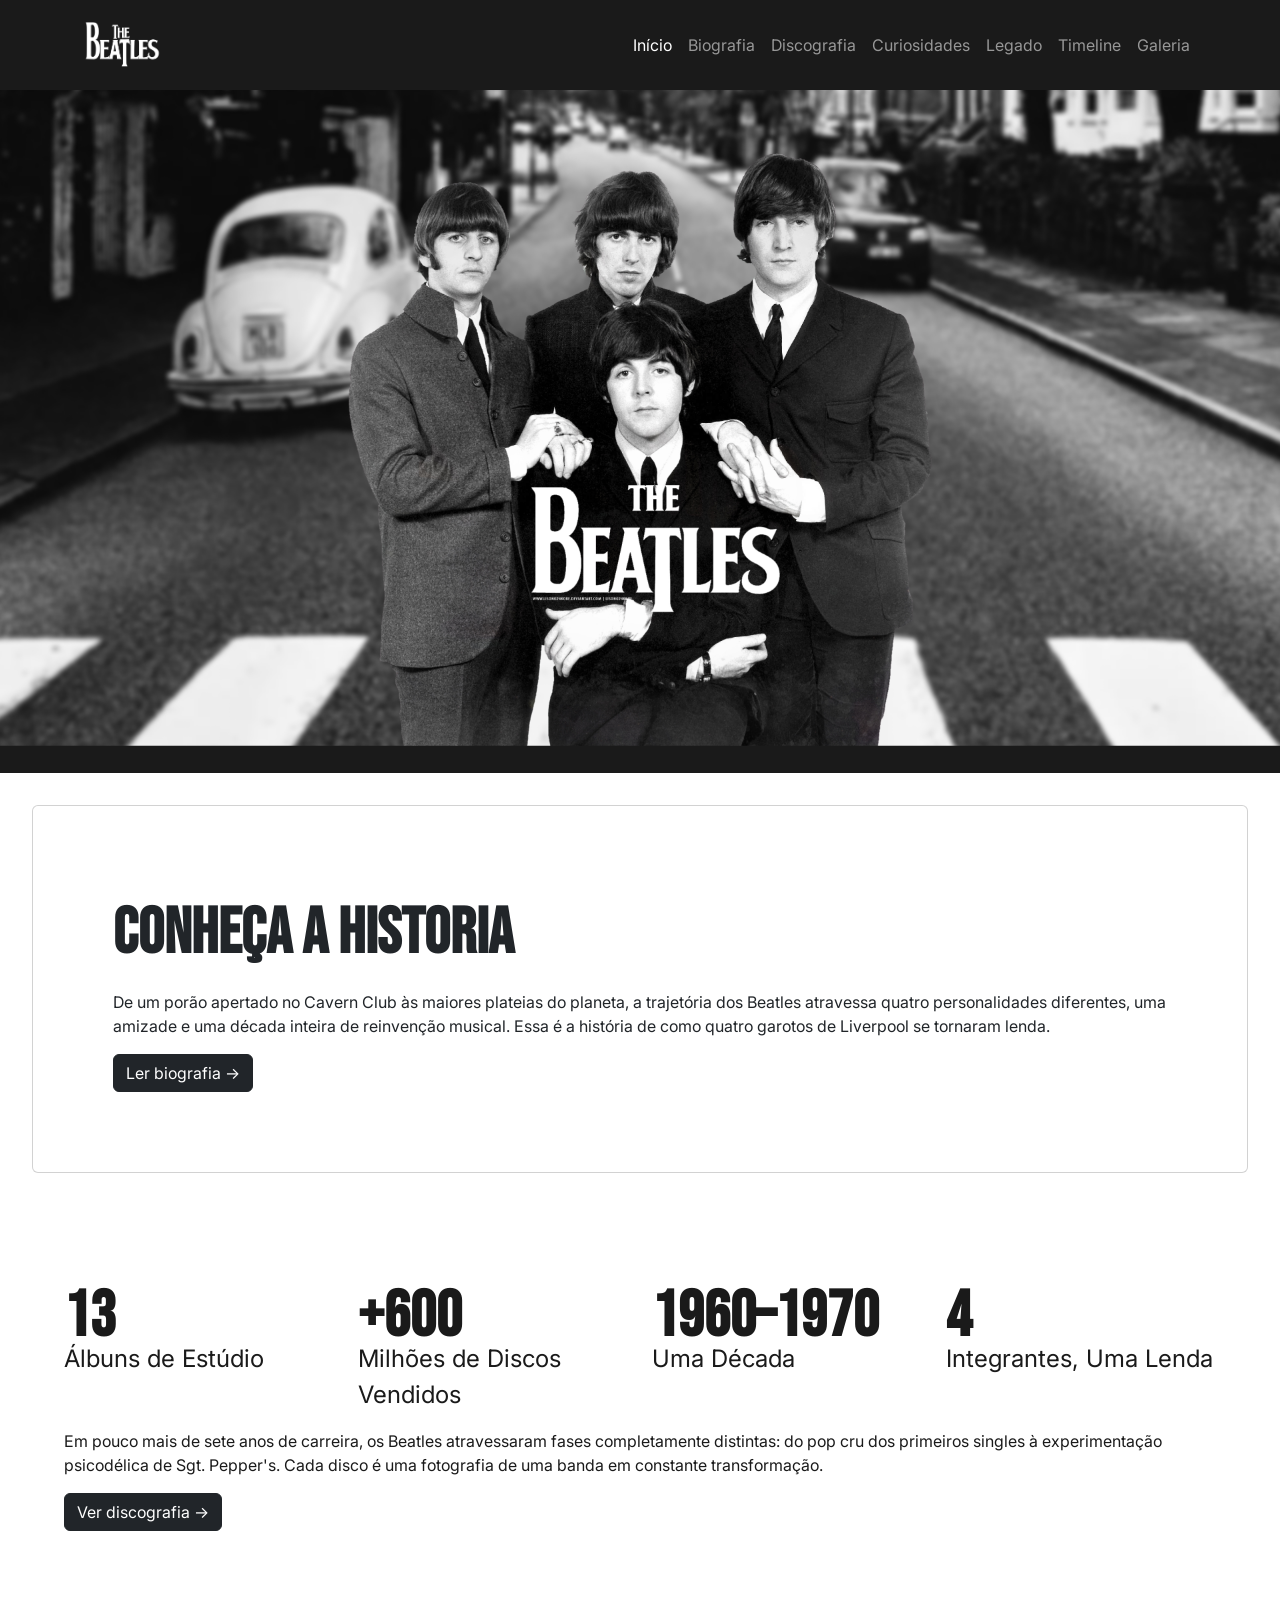
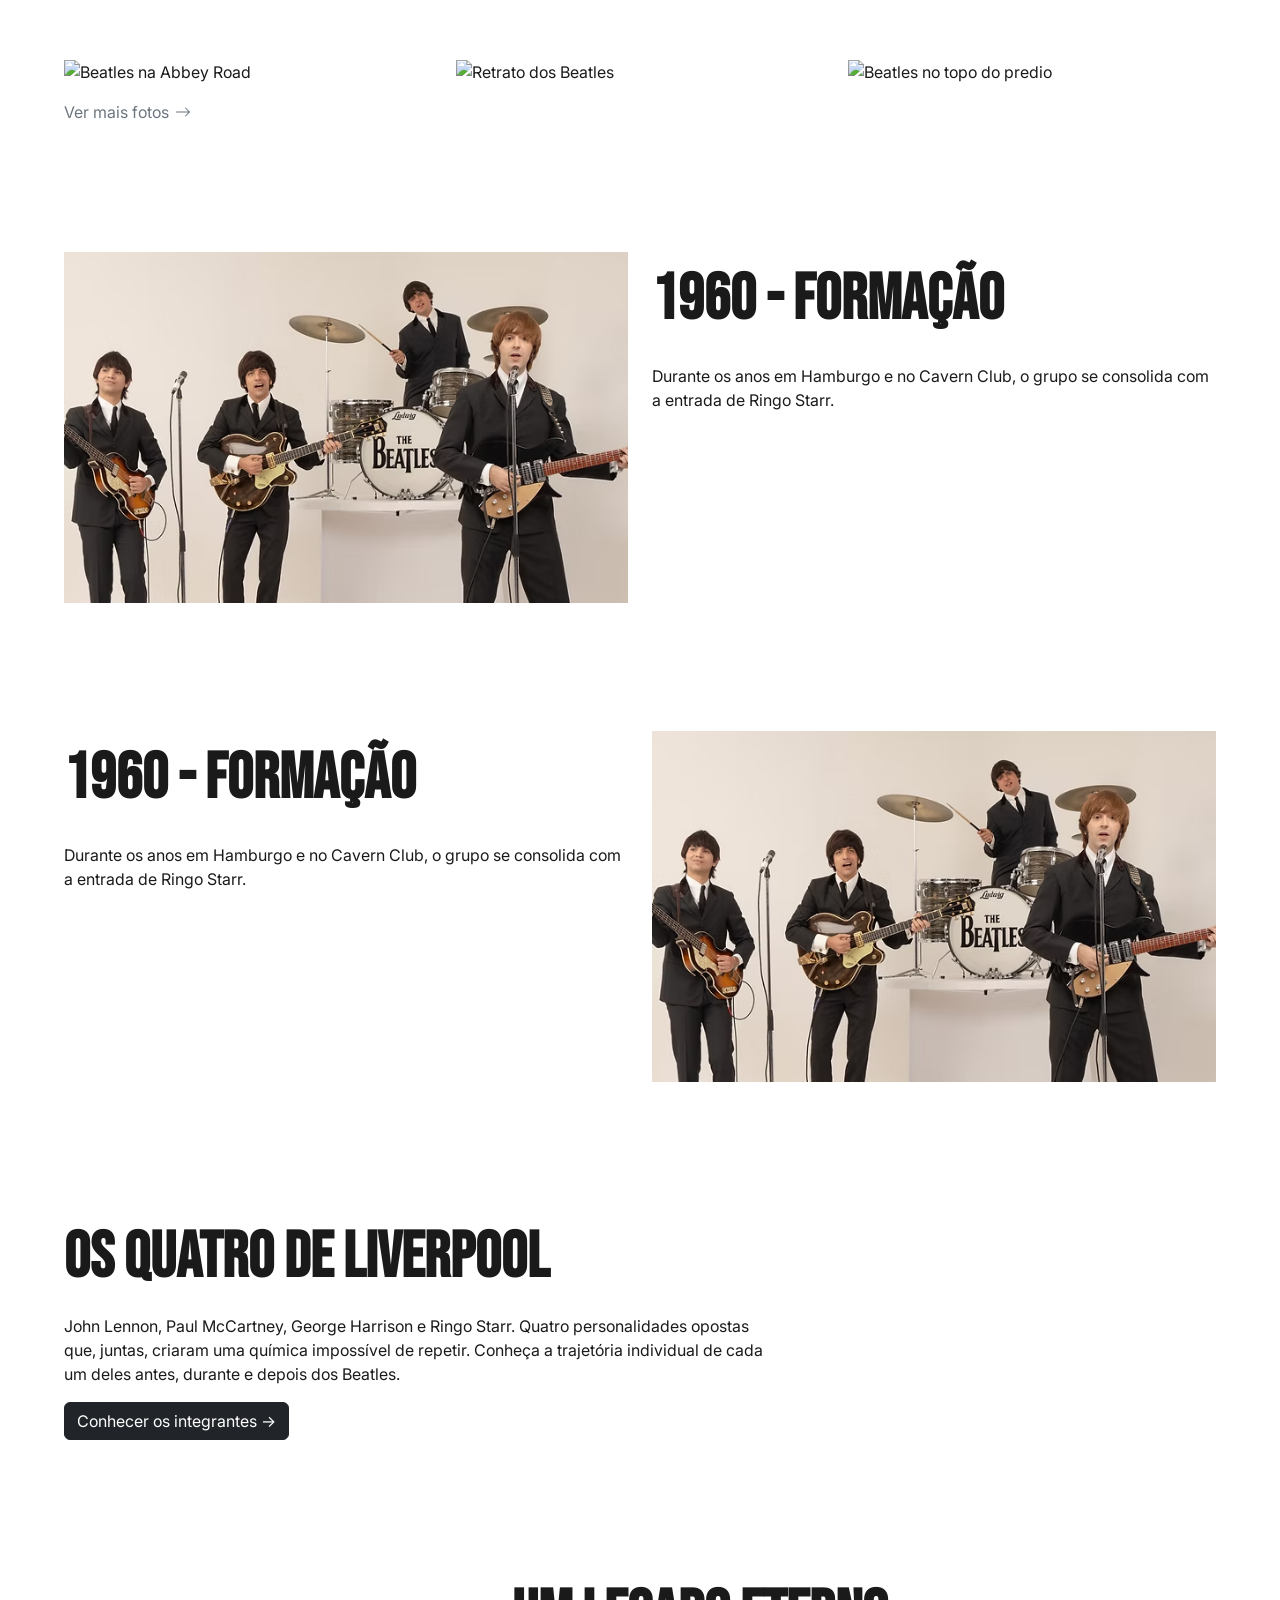
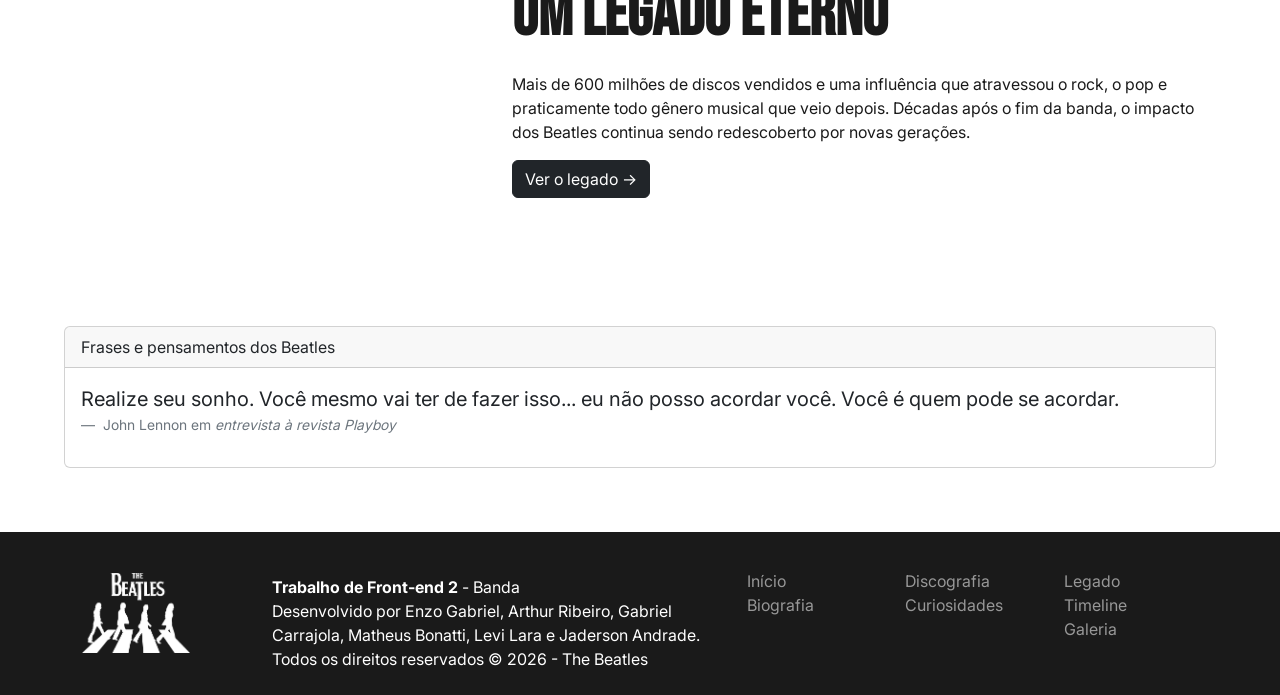
==== commit 8f5b2c70: "Merge branch 'main' into John-Lennon" ====
--- a/index.html
+++ b/index.html
@@ -1,324 +1,305 @@
 <!doctype html>
 <html lang="pt-br">
-
-<head>
+  <head>
     <meta charset="UTF-8" />
     <meta name="viewport" content="width=device-width, initial-scale=1.0" />
     <title>The Beatles</title>
-    <link rel="stylesheet" href="https://cdn.jsdelivr.net/npm/bootstrap@5.3.3/dist/css/bootstrap.min.css" />
+    <link
+      rel="stylesheet"
+      href="https://cdn.jsdelivr.net/npm/bootstrap@5.3.3/dist/css/bootstrap.min.css"
+    />
     <link rel="stylesheet" href="assets/css/style.css" />
     <link rel="icon" href="assets/img/favicon.png" />
-</head>
-
-<body>
+  </head>
+
+  <body>
     <!-- Início da Navbar -->
-    <nav class="navbar navbar-expand-lg navbar-dark navbar-beatles sticky-top py-0">
-        <div class="container">
-            <!-- 1. Logo -->
-            <a class="navbar-brand" href="index.html">
-                <img src="assets/img/logo-branca.png" alt="The Beatles" height="80" />
-            </a>
-
-            <!-- 2. Menu Hambúrguer celular -->
-            <button class="navbar-toggler" type="button" data-bs-toggle="collapse" data-bs-target="#menuNavegacao">
-                <span class="navbar-toggler-icon"></span>
-            </button>
-
-            <!-- 3. Lista de Links que encolhem no celular -->
-            <div class="collapse navbar-collapse" id="menuNavegacao">
-                <ul class="navbar-nav ms-auto">
-                    <li class="nav-item">
-                        <a class="nav-link active" href="index.html">Início</a>
-                    </li>
-                    <li class="nav-item">
-                        <a class="nav-link" href="biografia.html">Biografia</a>
-                    </li>
-                    <li class="nav-item">
-                        <a class="nav-link" href="discografia.html">Discografia</a>
-                    </li>
-                    <li class="nav-item">
-                        <a class="nav-link" href="curiosidades.html">Curiosidades</a>
-                    </li>
-                    <li class="nav-item">
-                        <a class="nav-link" href="legado.html">Legado</a>
-                    </li>
-                    <li class="nav-item">
-                        <a class="nav-link" href="timeline.html">Timeline</a>
-                    </li>
-                    <li class="nav-item">
-                        <a class="nav-link" href="galeria.html">Galeria</a>
-                    </li>
-                </ul>
-            </div>
-        </div>
+    <nav
+      class="navbar navbar-expand-lg navbar-dark navbar-beatles sticky-top py-0"
+    >
+      <div class="container">
+        <!-- 1. Logo -->
+        <a class="navbar-brand" href="index.html">
+          <img src="assets/img/logo-branca.png" alt="The Beatles" height="80" />
+        </a>
+
+        <!-- 2. Menu Hambúrguer celular -->
+        <button
+          class="navbar-toggler"
+          type="button"
+          data-bs-toggle="collapse"
+          data-bs-target="#menuNavegacao"
+        >
+          <span class="navbar-toggler-icon"></span>
+        </button>
+
+        <!-- 3. Lista de Links que encolhem no celular -->
+        <div class="collapse navbar-collapse" id="menuNavegacao">
+          <ul class="navbar-nav ms-auto">
+            <li class="nav-item">
+              <a class="nav-link active" href="index.html">Início</a>
+            </li>
+            <li class="nav-item">
+              <a class="nav-link" href="biografia.html">Biografia</a>
+            </li>
+            <li class="nav-item">
+              <a class="nav-link" href="discografia.html">Discografia</a>
+            </li>
+            <li class="nav-item">
+              <a class="nav-link" href="curiosidades.html">Curiosidades</a>
+            </li>
+            <li class="nav-item">
+              <a class="nav-link" href="legado.html">Legado</a>
+            </li>
+            <li class="nav-item">
+              <a class="nav-link" href="timeline.html">Timeline</a>
+            </li>
+            <li class="nav-item">
+              <a class="nav-link" href="galeria.html">Galeria</a>
+            </li>
+          </ul>
+        </div>
+      </div>
     </nav>
     <!-- Fim da Navbar -->
 
     <section class="hero">
-        <img class="img-fluid" src="assets/img/Hero.png" alt="Foto dos Beatles" />
+      <img class="img-fluid" src="assets/img/Hero.png" alt="Foto dos Beatles" />
     </section>
 
     <section class="card">
-        <section class="card-body">
-            <h2 class="card-title titulo">Conheça a Historia</h2>
-            <p class="card-text">
-                De um porão apertado no Cavern Club às maiores plateias do planeta, a
-                trajetória dos Beatles atravessa quatro personalidades diferentes, uma
-                amizade e uma década inteira de reinvenção musical. Essa é a história
-                de como quatro garotos de Liverpool se tornaram lenda.
-            </p>
-            <a href="biografia.html" class="btn btn-dark">Ler biografia →</a>
-        </section>
-    </section>
-
-   <section class="container-fluid faixa-preta text-white py-5 my-5">
-    <div class="container text-center">
-        <div class="row g-4 mb-4">
-            <div class="col-md-3 passada">
-                <h1 class="num-home text-white">13</h1>
-                <p class="fs-5">Álbuns de Estúdio</p>
-            </div>
-            <div class="col-md-3 passada">
-                <h1 class="num-home text-white">+600</h1>
-                <p class="fs-5">Milhões de Discos</p>
-            </div>
-            <div class="col-md-3 passada">
-                <h1 class="num-home text-white">10</h1>
-                <p class="fs-5">Anos Juntos</p>
-            </div>
-            <div class="col-md-3 passada">
-                <h1 class="num-home text-white">4</h1>
-                <p class="fs-5">Lendas da Música</p>
-            </div>
-        </div>
-        
-        <div class="row justify-content-center">
-            <div class="col-md-8">
-                <p class="paragrafo text-center fs-5 mt-3 mb-4">
-                    Em pouco mais de sete anos de carreira de estúdio, os Beatles atravessaram fases
-                    completamente distintas: do pop cru dos primeiros singles à
-                    experimentação psicodélica. Cada disco é a fotografia de uma banda em constante transformação.
-                </p>
-                <a class="btn btn-light px-4 py-2" href="discografia.html" role="button">Ver discografia completa →</a>
-            </div>
-        </div>
-    </div>
-</section>
-
-    <section class="container my-5">
-        <div class="row">
-            <div class="col-md-4 mb-4 mb-md-0">
-                <img class="img-fluid hoverzada"
-                    src="https://encrypted-tbn0.gstatic.com/images?q=tbn:ANd9GcTmOfigxk5ZGpOOfKkMVX4hvUt1cVFmffVwwyEugmvKwDLhiQ1Jm_3zlWnr&s=10"
-                    alt="Beatles na Abbey Road" />
-            </div>
-            <div class="col-md-4 mb-4 mb-md-0">
-                <img class="img-fluid hoverzada" src="https://pbs.twimg.com/media/EX02_tKXsAI76Qz.jpg"
-                    alt="Retrato dos Beatles" />
-            </div>
-            <div class="col-md-4">
-                <img class="img-fluid hoverzada"
-                    src="https://static01.nyt.com/images/2026/05/12/world/CUL-BEATLES-MUSEUM/CUL-BEATLES-MUSEUM-mediumSquareAt3X.jpg"
-                    alt="Beatles no topo do predio" />
-            </div>
-        </div>
-
-        <div class="mt-4">
-            <a class="link-secondary link-underline link-underline-opacity-0 link-underline-opacity-75-hover icon-link icon-link-hover link-offset-1"
-                href="galeria.html">
-                Ver mais fotos
-                <svg xmlns="http://www.w3.org/2000/svg" class="bi" viewBox="0 0 16 16" aria-hidden="true">
-                    <path
-                        d="M1 8a.5.5 0 0 1 .5-.5h11.793l-3.147-3.146a.5.5 0 0 1 .708-.708l4 4a.5.5 0 0 1 0 .708l-4 4a.5.5 0 0 1-.708-.708L13.293 8.5H1.5A.5.5 0 0 1 1 8z" />
-                </svg>
-            </a>
-        </div>
-    </section>
-
-    <section class="container my-5 previa-timeline">
-        <div class="row mb-5">
-            <h2 class="titulo">Uma Viagem no Tempo</h2>
-        </div>
-
-        <div class="row align-items-center mb-5 item-timeline">
-            <div class="col-md-6">
-                <img class="img-fluid shadow zoom-imagem" src="assets/img/beatles tocando.png" alt="Beatles em 1960" />
-            </div>
-            <div class="col-md-6 mt-4 mt-md-0">
-                <p class="titulo mb-1">1960</p>
-                <h3 class="destaque mb-3">A Formação</h3>
-                <p class="paragrafo text-justificado">
-                    Durante os anos iniciais tocando exaustivamente em Hamburgo e no Cavern Club em Liverpool, o grupo
-                    finalmente se consolida com a entrada de Ringo Starr na bateria. Esse período de intensas
-                    apresentações ao vivo foi fundamental para forjar a presença de palco, a química inegável entre os
-                    integrantes e a sonoridade crua que serviria de base para a revolução musical que estava por vir.
-                </p>
-                <a href="timeline.html" class="btn btn-outline-dark mt-2">Explorar 1960 →</a>
-            </div>
-        </div>
-
-        <div class="row align-items-center flex-row-reverse mb-5 item-timeline">
-            <div class="col-md-6">
-                <img class="img-fluid shadow zoom-imagem" src="assets/img/beatles tocando.png" alt="Beatles em 1962" />
-            </div>
-            <div class="col-md-6 mt-4 mt-md-0 text-md-end">
-                <p class="titulo mb-1">1962</p>
-                <h3 class="destaque mb-3">Love Me Do</h3>
-                <p class="paragrafo text-justificado">
-                    O lançamento do primeiro single oficial sob a tutela do produtor George Martin marca o estopim da
-                    Beatlemania. A faixa escalou rapidamente as paradas do Reino Unido, chamando a atenção da mídia e
-                    criando uma legião de fãs fervorosos. Era o sinal claro de que o mundo estava prestes a ser dominado
-                    pelo carisma e pelas composições inovadoras dos quatro rapazes.
-                </p>
-                <a href="timeline.html" class="btn btn-outline-dark mt-2">Explorar 1962 →</a>
-            </div>
-        </div>
-
-        <div class="row align-items-center mb-5 item-timeline">
-            <div class="col-md-6">
-                <img class="img-fluid shadow zoom-imagem" src="assets/img/beatles tocando.png" alt="Beatles em 1967" />
-            </div>
-            <div class="col-md-6 mt-4 mt-md-0">
-                <p class="titulo mb-1">1967</p>
-                <h3 class="destaque mb-3">A Revolução no Estúdio</h3>
-                <p class="paragrafo text-justificado">
-                    Com o lançamento do aclamado álbum "Sgt. Pepper's Lonely Hearts Club Band", a banda redefine os
-                    limites da música pop e da cultura jovem. Exaustos das turnês mundiais caóticas, eles abandonam os
-                    palcos e abraçam a experimentação total, transformando o estúdio de gravação em um vasto laboratório
-                    sonoro cheio de inovações, arranjos complexos e instrumentos inusitados.
-                </p>
-                <a href="timeline.html" class="btn btn-outline-dark mt-2">Explorar 1967 →</a>
-            </div>
-        </div>
-
-        <div class="row align-items-center flex-row-reverse mb-5 item-timeline">
-            <div class="col-md-6">
-                <img class="img-fluid shadow zoom-imagem" src="assets/img/beatles tocando.png" alt="Beatles em 1969" />
-            </div>
-            <div class="col-md-6 mt-4 mt-md-0 text-md-end">
-                <p class="titulo mb-1">1969</p>
-                <h3 class="destaque mb-3">Abbey Road e a Despedida</h3>
-                <p class="paragrafo text-justificado">
-                    A icônica travessia na faixa de pedestres em frente aos estúdios da EMI e o lendário concerto
-                    surpresa no telhado do prédio da Apple Corps marcam os últimos grandes momentos do grupo. Apesar das
-                    fortes tensões internas, eles se unem para entregar obras-primas inesquecíveis que encerram com
-                    maestria a década que eles próprios ajudaram a moldar.
-                </p>
-                <a href="timeline.html" class="btn btn-outline-dark mt-2">Explorar 1969 →</a>
-            </div>
-        </div>
-    </section>
-
- <section class="container my-5">
-    <div class="row g-4">
-        <div class="col-md-6 d-flex">
-            <div class="card-home w-100 m-0 passada">
-                <h2 class="titulo">Os Quatro de Liverpool</h2>
-                <p>
-                    John Lennon, Paul McCartney, George Harrison e Ringo Starr. Quatro
-                    personalidades opostas que, juntas, criaram uma química impossível de
-                    repetir. Conheça a trajetória individual de cada um deles antes, durante
-                    e depois dos Beatles.
-                </p>
-                <a class="btn btn-dark mt-3" href="biografia.html" role="button">Conhecer os integrantes →</a>
-            </div>
-        </div>
-
-        <div class="col-md-6 d-flex">
-            <div class="card-home w-100 m-0 passada">
-                <h2 class="titulo">Um Legado Eterno</h2>
-                <p>
-                    Mais de 600 milhões de discos vendidos e uma influência que atravessou o
-                    rock, o pop e praticamente todo gênero musical que veio depois. Décadas
-                    após o fim da banda, o impacto dos Beatles continua sendo redescoberto
-                    por novas gerações.
-                </p>
-                <a class="btn btn-dark mt-3" href="legado.html" role="button">Ver o legado →</a>
-            </div>
-        </div>
-    </div>
-</section>
-
-<section class="container mb-5">
-    <div class="card">
-        <div class="card-body text-center p-5">
-            <figure>
-                <blockquote class="blockquote destaque">
-                    <p>
-                        "Realize seu sonho. Você mesmo vai ter de fazer isso... eu não
-                        posso acordar você. Você é quem pode se acordar."
-                    </p>
-                </blockquote>
-                <figcaption class="blockquote-footer mt-3">
-                    John Lennon em
-                    <cite title="Source Title">entrevista à revista Playboy</cite>
-                </figcaption>
-            </figure>
-            <a class="btn btn-outline-dark mt-4 passada" href="curiosidades.html" role="button">Ver mais curiosidades →</a>
-        </div>
-    </div>
-</section>
+      <section class="card-body">
+        <h2 class="card-title titulo">Conheça a Historia</h2>
+        <p class="card-text">
+          De um porão apertado no Cavern Club às maiores plateias do planeta, a
+          trajetória dos Beatles atravessa quatro personalidades diferentes, uma
+          amizade e uma década inteira de reinvenção musical. Essa é a história
+          de como quatro garotos de Liverpool se tornaram lenda.
+        </p>
+        <a href="biografia.html" class="btn btn-dark">Ler biografia →</a>
+      </section>
+    </section>
+
+    <section>
+      <div class="row">
+        <div class="col-md-3">
+          <h1 class="num-home">13</h1>
+          <p class="pa-home">Álbuns de Estúdio</p>
+        </div>
+        <div class="col-md-3">
+          <h1 class="num-home">+600</h1>
+          <p class="pa-home">Milhões de Discos Vendidos</p>
+        </div>
+        <div class="col-md-3">
+          <h1 class="num-home">1960–1970</h1>
+          <p class="pa-home">Uma Década</p>
+        </div>
+        <div class="col-md-3">
+          <h1 class="num-home">4</h1>
+          <p class="pa-home">Integrantes, Uma Lenda</p>
+        </div>
+      </div>
+      <p class="ms-auto">
+        Em pouco mais de sete anos de carreira, os Beatles atravessaram fases
+        completamente distintas: do pop cru dos primeiros singles à
+        experimentação psicodélica de Sgt. Pepper's. Cada disco é uma fotografia
+        de uma banda em constante transformação.
+      </p>
+      <a class="btn btn-dark ms-auto" href="discografia.html" role="button"
+        >Ver discografia →</a
+      >
+    </section>
+
+    <section>
+      <div class="row">
+        <div class="col-md-4">
+          <img
+            class="img-fluid"
+            src="https://encrypted-tbn0.gstatic.com/images?q=tbn:ANd9GcTmOfigxk5ZGpOOfKkMVX4hvUt1cVFmffVwwyEugmvKwDLhiQ1Jm_3zlWnr&s=10"
+            alt="Beatles na Abbey Road"
+          />
+        </div>
+        <div class="col-md-4">
+          <img
+            class="img-fluid"
+            src="https://pbs.twimg.com/media/EX02_tKXsAI76Qz.jpg"
+            alt="Retrato dos Beatles"
+          />
+        </div>
+        <div class="col-md-4">
+          <img
+            class="img-fluid"
+            src="https://static01.nyt.com/images/2026/05/12/world/CUL-BEATLES-MUSEUM/CUL-BEATLES-MUSEUM-mediumSquareAt3X.jpg"
+            alt="Beatles no topo do predio"
+          />
+        </div>
+      </div>
+      <a
+        class="link-secondary link-underline link-underline-opacity-0 link-underline-opacity-75-hover icon-link icon-link-hover link-offset-1 mt-3"
+        href="galeria.html"
+      >
+        Ver mais fotos
+        <svg
+          xmlns="http://www.w3.org/2000/svg"
+          class="bi"
+          viewBox="0 0 16 16"
+          aria-hidden="true"
+        >
+          <path
+            d="M1 8a.5.5 0 0 1 .5-.5h11.793l-3.147-3.146a.5.5 0 0 1 .708-.708l4 4a.5.5 0 0 1 0 .708l-4 4a.5.5 0 0 1-.708-.708L13.293 8.5H1.5A.5.5 0 0 1 1 8z"
+          />
+        </svg>
+      </a>
+    </section>
+
+    <section>
+      <div class="row">
+        <div class="col-md-6">
+          <img
+            class="img-fluid"
+            src="assets/img/beatles tocando.png"
+            alt="Beatles tocando"
+          />
+        </div>
+        <div class="col-md-6">
+          <p class="titulo">1960 - Formação</p>
+          <p class="paragrafo">
+            Durante os anos em Hamburgo e no Cavern Club, o grupo se consolida
+            com a entrada de Ringo Starr.
+          </p>
+        </div>
+      </div>
+    </section>
+
+    <section>
+      <div class="row flex-row-reverse">
+        <div class="col-md-6">
+          <img
+            class="img-fluid"
+            src="assets/img/beatles tocando.png"
+            alt="Beatles tocando"
+          />
+        </div>
+        <div class="col-md-6">
+          <p class="titulo">1960 - Formação</p>
+          <p class="paragrafo">
+            Durante os anos em Hamburgo e no Cavern Club, o grupo se consolida
+            com a entrada de Ringo Starr.
+          </p>
+        </div>
+      </div>
+    </section>
+
+    <section class="card-home me-auto">
+      <h1 class="titulo">Os Quatro de Liverpool</h1>
+      <p>
+        John Lennon, Paul McCartney, George Harrison e Ringo Starr. Quatro
+        personalidades opostas que, juntas, criaram uma química impossível de
+        repetir. Conheça a trajetória individual de cada um deles antes, durante
+        e depois dos Beatles.
+      </p>
+      <a class="btn btn-dark" href="biografia.html" role="button"
+        >Conhecer os integrantes →</a
+      >
+    </section>
+
+    <section class="card-home ms-auto">
+      <h1 class="titulo">Um Legado Eterno</h1>
+      <p>
+        Mais de 600 milhões de discos vendidos e uma influência que atravessou o
+        rock, o pop e praticamente todo gênero musical que veio depois. Décadas
+        após o fim da banda, o impacto dos Beatles continua sendo redescoberto
+        por novas gerações.
+      </p>
+      <a class="btn btn-dark" href="legado.html" role="button"
+        >Ver o legado →</a
+      >
+    </section>
+
+    <section>
+      <div class="card">
+        <div class="card-header">Frases e pensamentos dos Beatles</div>
+        <div class="card-body">
+          <figure>
+            <blockquote class="blockquote">
+              <p>
+                Realize seu sonho. Você mesmo vai ter de fazer isso... eu não
+                posso acordar você. Você é quem pode se acordar.
+              </p>
+            </blockquote>
+            <figcaption class="blockquote-footer">
+              John Lennon em
+              <cite title="Source Title">entrevista à revista Playboy</cite>
+            </figcaption>
+          </figure>
+        </div>
+      </div>
+    </section>
     <!-- Início do Footer -->
     <footer class="footer-beatles">
-        <div class="container">
-            <div class="row align-items-center">
-                <div class="col-md-2">
-                    <img class="img-fluid logo-footer" src="assets/img/beatles-footer-logo-branco.png"
-                        alt="Logo Beatles Abbey Road" />
-                </div>
-                <div class="col-md-5">
-                    <p>
-                        <b>Trabalho de Front-end 2</b> - Banda<br />Desenvolvido por Enzo
-                        Gabriel, Arthur Ribeiro, Gabriel Carrajola, Matheus Bonatti, Levi
-                        Lara e Jaderson Andrade.<br />Todos os direitos reservados © 2026
-                        - The Beatles
-                    </p>
-                </div>
-                <!-- Primeira fileira de links -->
-                <div class="col-md-5">
-                    <div class="row">
-                        <div class="col-md-4">
-                            <ul class="list-unstyled">
-                                <li class="nav-item">
-                                    <a class="nav-link" href="index.html">Início</a>
-                                </li>
-                                <li class="nav-item">
-                                    <a class="nav-link" href="biografia.html">Biografia</a>
-                                </li>
-                            </ul>
-                        </div>
-                        <!-- Segunda fileira de links -->
-                        <div class="col-md-4">
-                            <ul class="list-unstyled">
-                                <li class="nav-item">
-                                    <a class="nav-link" href="discografia.html">Discografia</a>
-                                </li>
-                                <li class="nav-item">
-                                    <a class="nav-link" href="curiosidades.html">Curiosidades</a>
-                                </li>
-                            </ul>
-                        </div>
-                        <!-- Terceira fileira de links -->
-                        <div class="col-md-4">
-                            <ul class="list-unstyled">
-                                <li class="nav-item">
-                                    <a class="nav-link" href="legado.html">Legado</a>
-                                </li>
-                                <li class="nav-item">
-                                    <a class="nav-link" href="timeline.html">Timeline</a>
-                                </li>
-                                <li class="nav-item">
-                                    <a class="nav-link" href="galeria.html">Galeria</a>
-                                </li>
-                            </ul>
-                        </div>
-                    </div>
-                </div>
+      <div class="container">
+        <div class="row align-items-center">
+          <div class="col-md-2">
+            <img
+              class="img-fluid logo-footer"
+              src="assets/img/beatles-footer-logo-branco.png"
+              alt="Logo Beatles Abbey Road"
+            />
+          </div>
+          <div class="col-md-5">
+            <p>
+              <b>Trabalho de Front-end 2</b> - Banda<br />Desenvolvido por Enzo
+              Gabriel, Arthur Ribeiro, Gabriel Carrajola, Matheus Bonatti, Levi
+              Lara e Jaderson Andrade.<br />Todos os direitos reservados © 2026
+              - The Beatles
+            </p>
+          </div>
+          <!-- Primeira fileira de links -->
+          <div class="col-md-5">
+            <div class="row">
+              <div class="col-md-4">
+                <ul class="list-unstyled">
+                  <li class="nav-item">
+                    <a class="nav-link" href="index.html">Início</a>
+                  </li>
+                  <li class="nav-item">
+                    <a class="nav-link" href="biografia.html">Biografia</a>
+                  </li>
+                </ul>
+              </div>
+              <!-- Segunda fileira de links -->
+              <div class="col-md-4">
+                <ul class="list-unstyled">
+                  <li class="nav-item">
+                    <a class="nav-link" href="discografia.html">Discografia</a>
+                  </li>
+                  <li class="nav-item">
+                    <a class="nav-link" href="curiosidades.html"
+                      >Curiosidades</a
+                    >
+                  </li>
+                </ul>
+              </div>
+              <!-- Terceira fileira de links -->
+              <div class="col-md-4">
+                <ul class="list-unstyled">
+                  <li class="nav-item">
+                    <a class="nav-link" href="legado.html">Legado</a>
+                  </li>
+                  <li class="nav-item">
+                    <a class="nav-link" href="timeline.html">Timeline</a>
+                  </li>
+                  <li class="nav-item">
+                    <a class="nav-link" href="galeria.html">Galeria</a>
+                  </li>
+                </ul>
+              </div>
             </div>
-        </div>
+          </div>
+        </div>
+      </div>
     </footer>
     <!-- Fim do Footer -->
     <script src="https://cdn.jsdelivr.net/npm/bootstrap@5.3.3/dist/js/bootstrap.bundle.min.js"></script>
-</body>
-
-</html>+  </body>
+</html>
--- a/assets/css/style.css
+++ b/assets/css/style.css
@@ -110,6 +110,7 @@
 
 .footer-beatles p {
   margin-bottom: 0;
+  margin-top: 1.2rem;
 }
 
 .hero {
@@ -168,24 +169,3 @@
   height: 80%;
   object-fit: cover;
 }
-
-.passada {
-  transition: transform 0.3s ease;
-}
-
-.passada:hover {
-  transform: translateY(-5px);
-}
-
-.hoverzada {
-  transition: transform 0.4s ease, box-shadow 0.4s ease;
-}
-
-.hoverzada:hover {
-  transform: scale(1.02);
-  box-shadow: 0 15px 25px rgba(0,0,0,0.15) !important;
-}
-
-.faixa-preta {
-  background-color: var(--preto);
-}
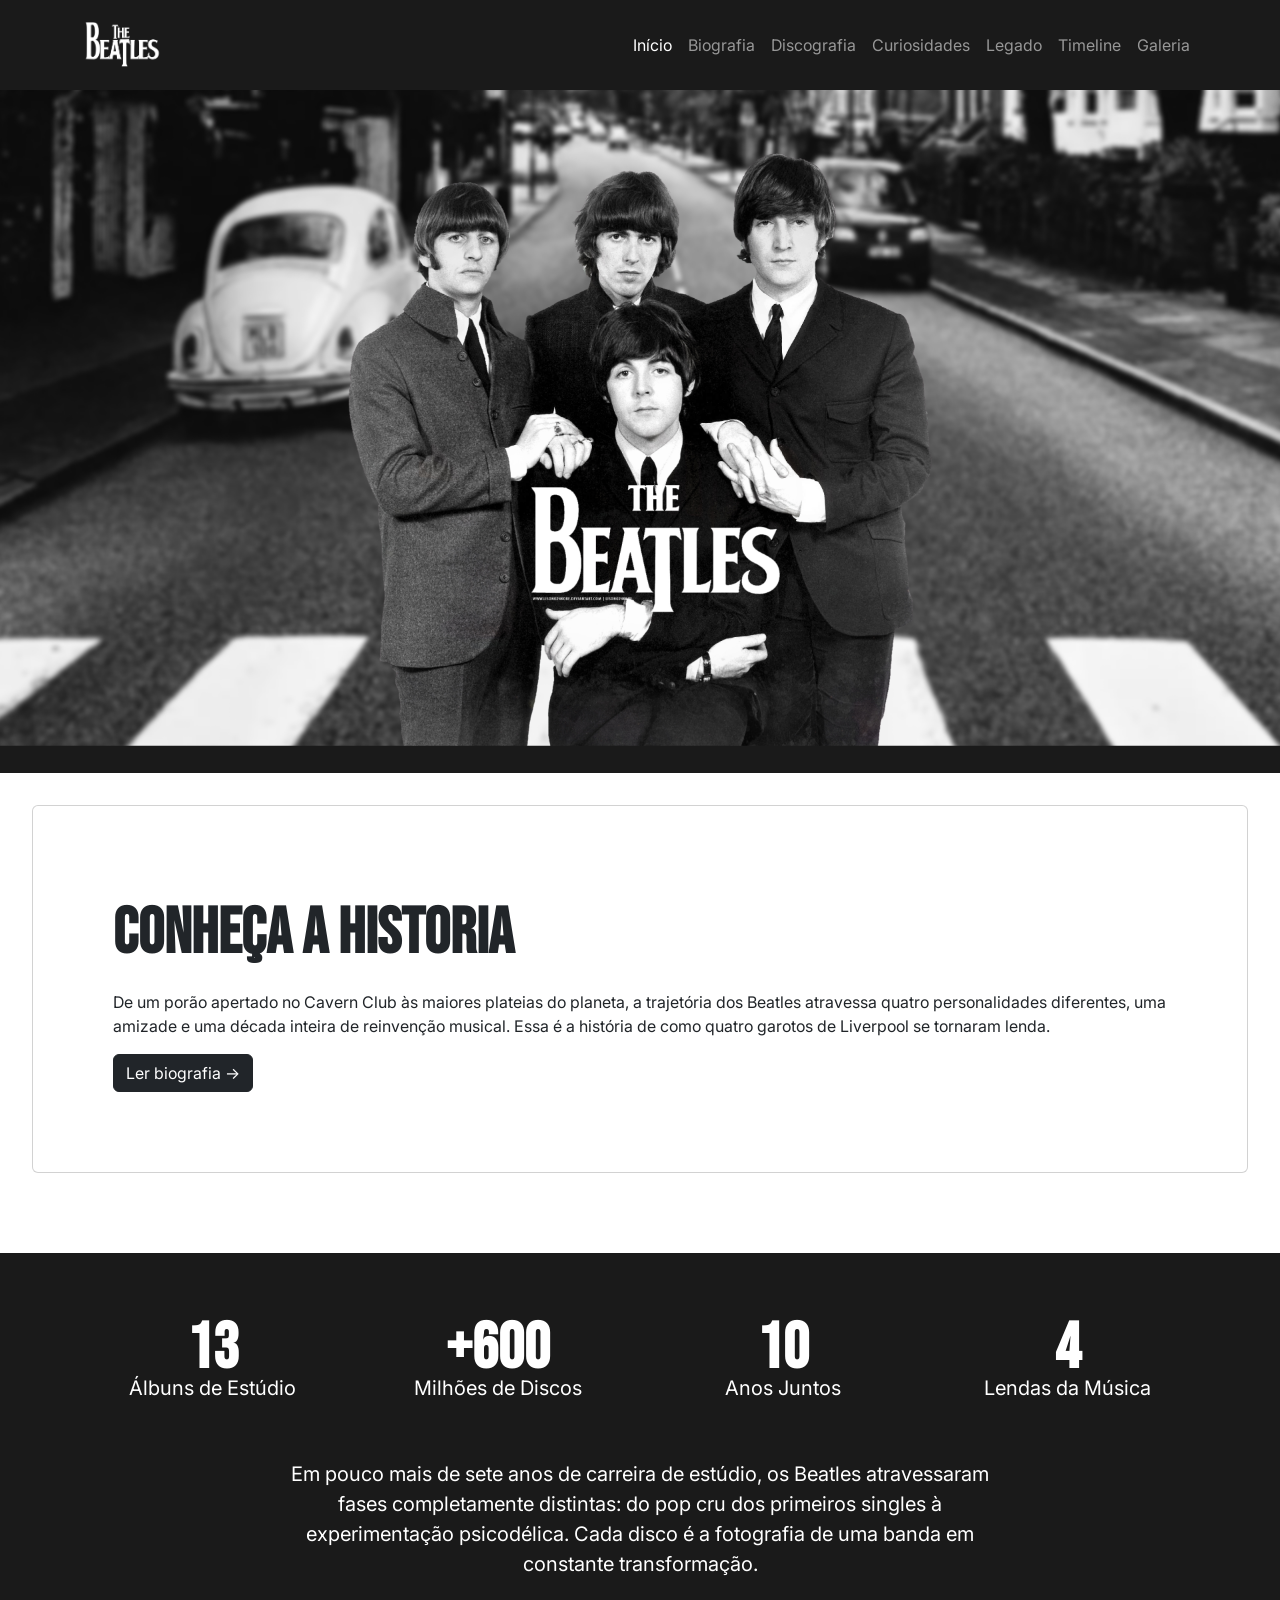
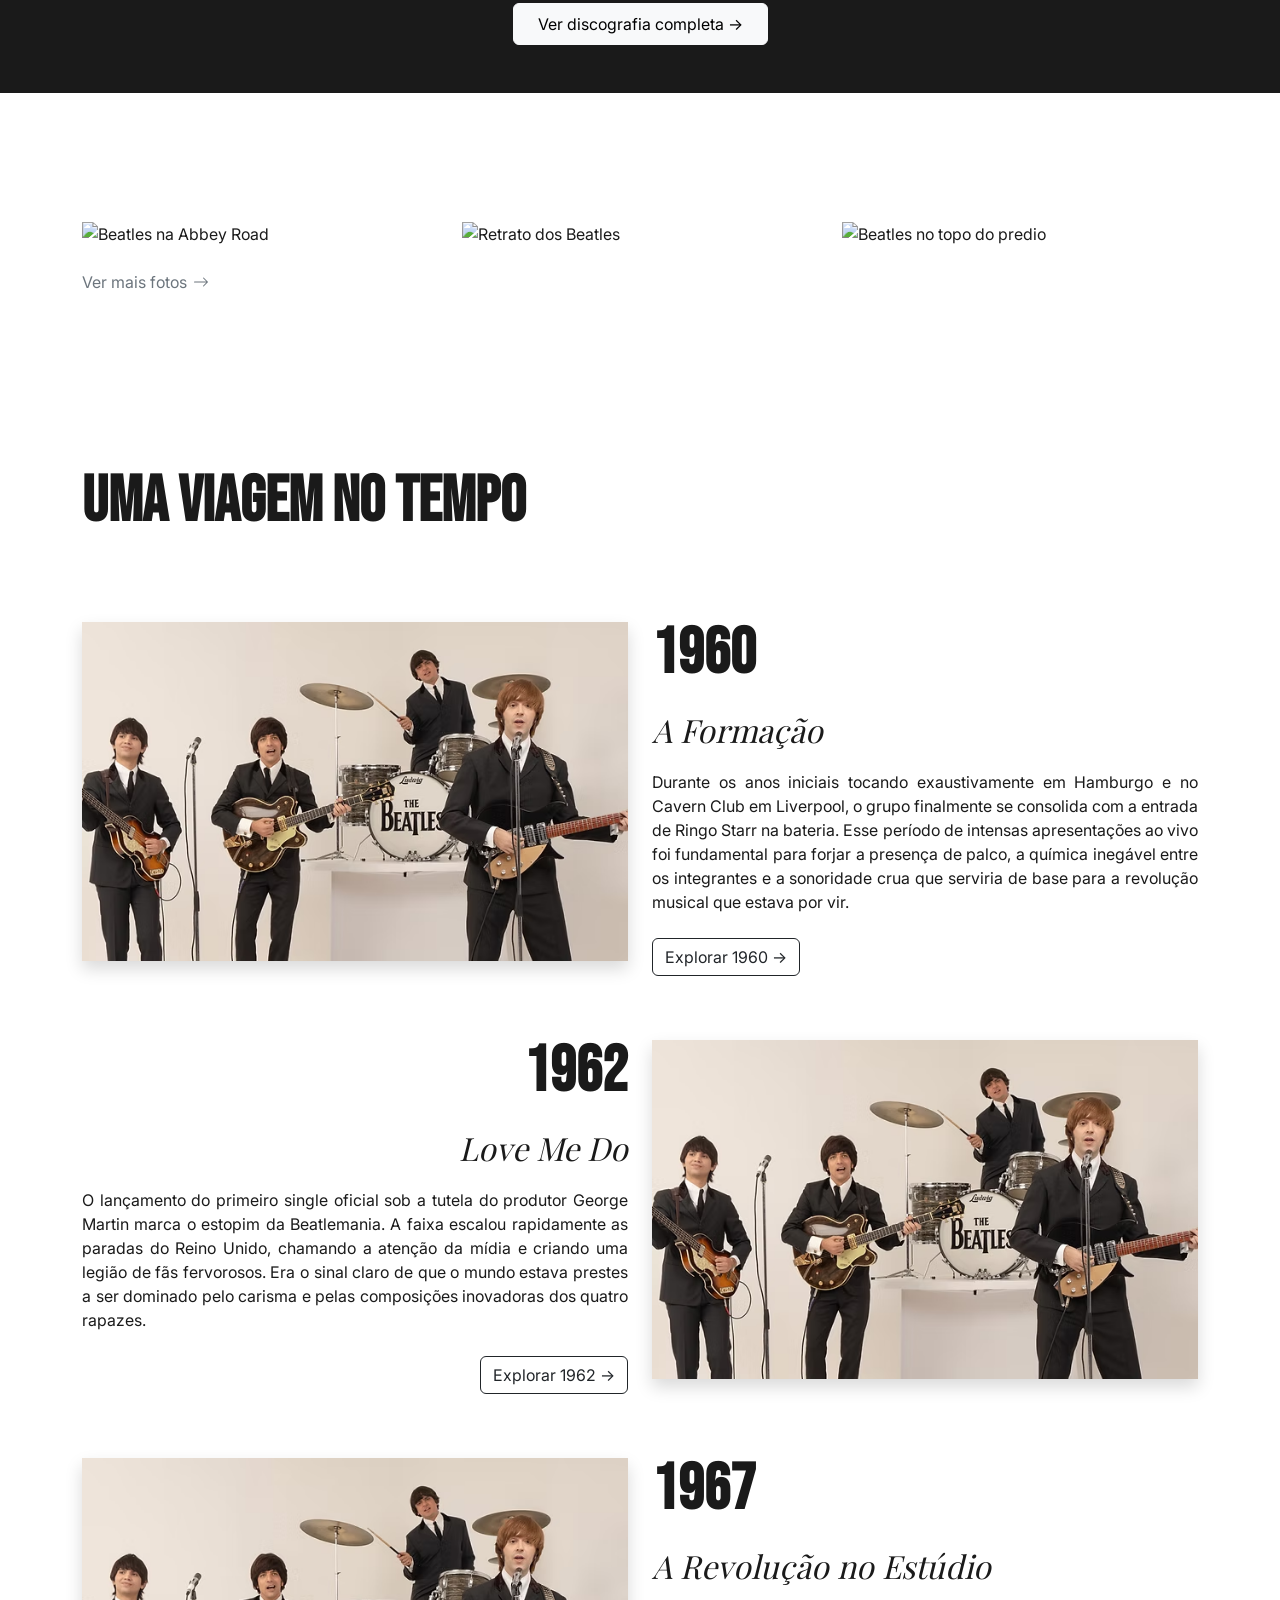
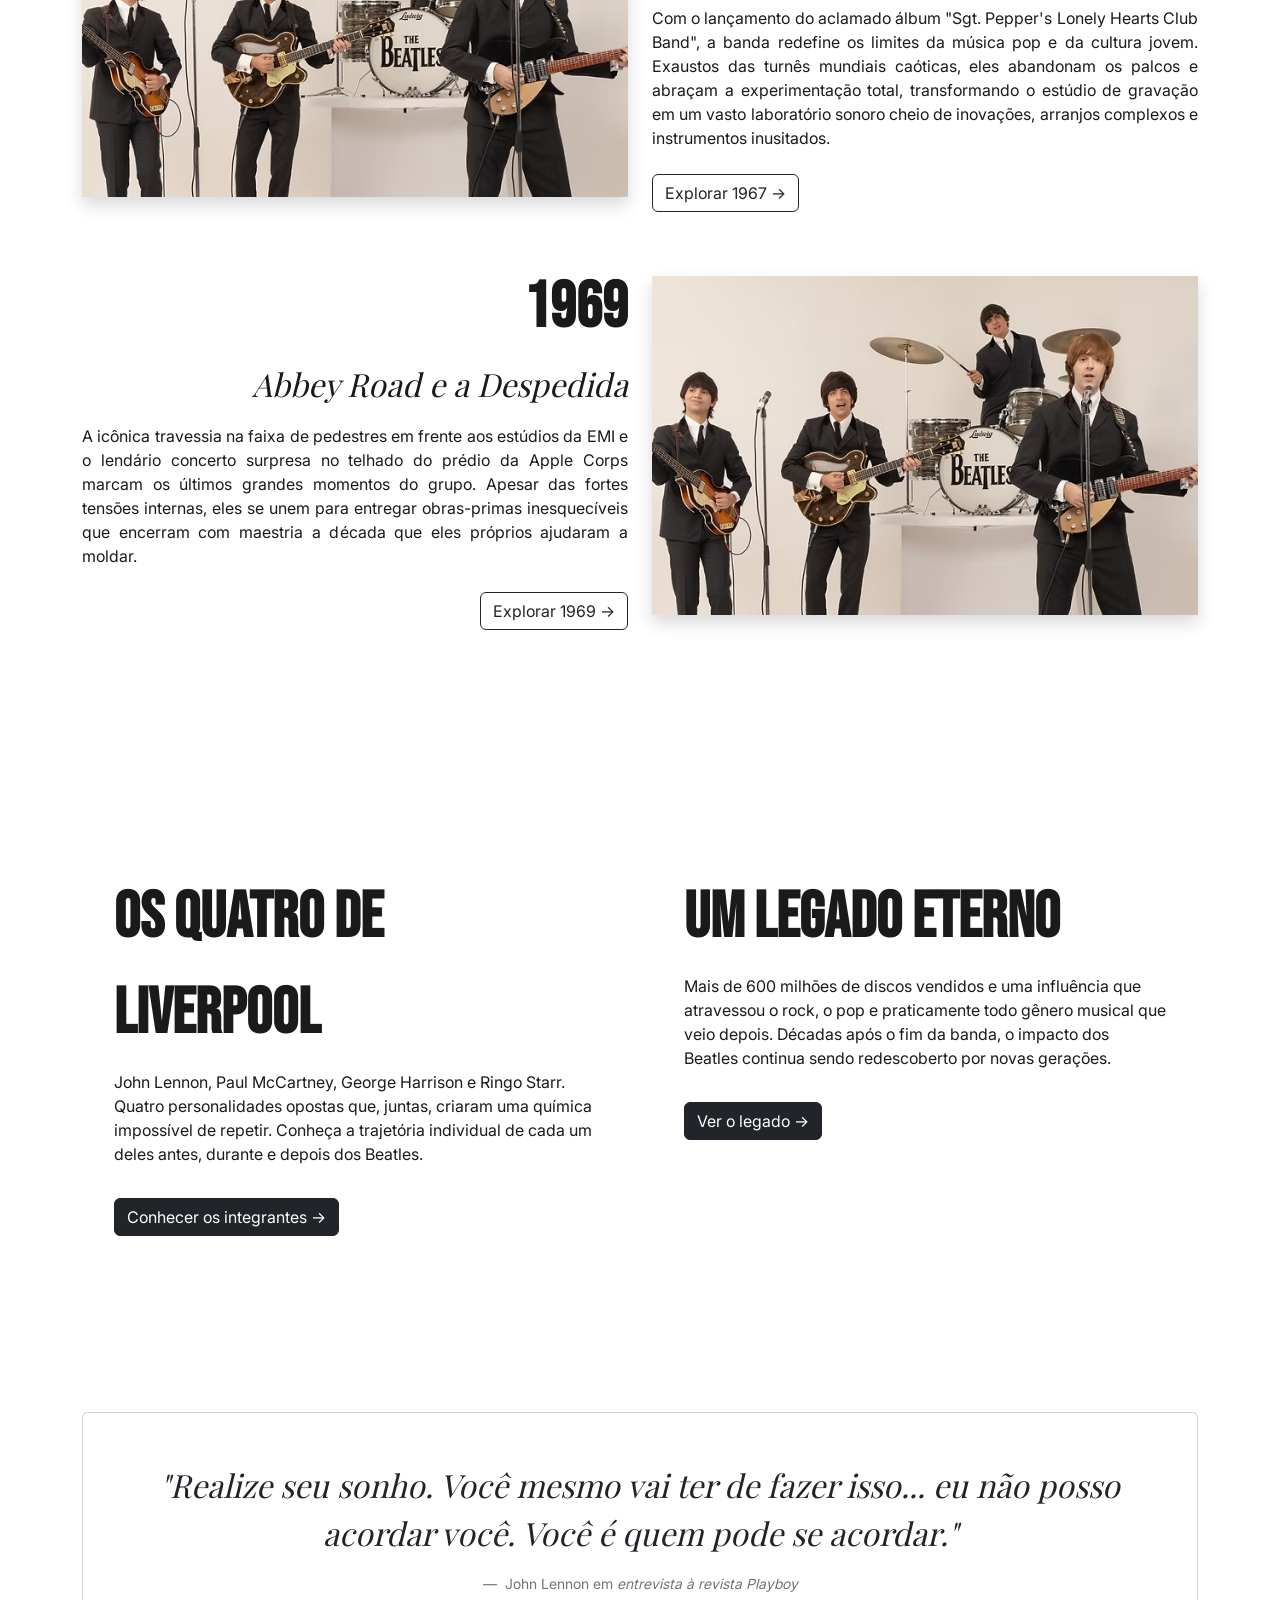
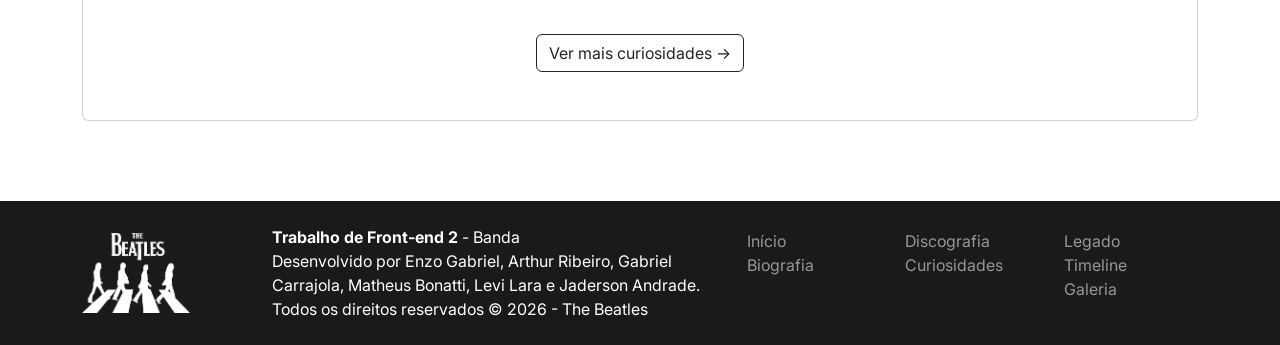
==== commit d8b5d4c6: "Merge branch 'main' into John-Lennon" ====
--- a/index.html
+++ b/index.html
@@ -1,305 +1,324 @@
 <!doctype html>
 <html lang="pt-br">
-  <head>
+
+<head>
     <meta charset="UTF-8" />
     <meta name="viewport" content="width=device-width, initial-scale=1.0" />
     <title>The Beatles</title>
-    <link
-      rel="stylesheet"
-      href="https://cdn.jsdelivr.net/npm/bootstrap@5.3.3/dist/css/bootstrap.min.css"
-    />
+    <link rel="stylesheet" href="https://cdn.jsdelivr.net/npm/bootstrap@5.3.3/dist/css/bootstrap.min.css" />
     <link rel="stylesheet" href="assets/css/style.css" />
     <link rel="icon" href="assets/img/favicon.png" />
-  </head>
-
-  <body>
+</head>
+
+<body>
     <!-- Início da Navbar -->
-    <nav
-      class="navbar navbar-expand-lg navbar-dark navbar-beatles sticky-top py-0"
-    >
-      <div class="container">
-        <!-- 1. Logo -->
-        <a class="navbar-brand" href="index.html">
-          <img src="assets/img/logo-branca.png" alt="The Beatles" height="80" />
-        </a>
-
-        <!-- 2. Menu Hambúrguer celular -->
-        <button
-          class="navbar-toggler"
-          type="button"
-          data-bs-toggle="collapse"
-          data-bs-target="#menuNavegacao"
-        >
-          <span class="navbar-toggler-icon"></span>
-        </button>
-
-        <!-- 3. Lista de Links que encolhem no celular -->
-        <div class="collapse navbar-collapse" id="menuNavegacao">
-          <ul class="navbar-nav ms-auto">
-            <li class="nav-item">
-              <a class="nav-link active" href="index.html">Início</a>
-            </li>
-            <li class="nav-item">
-              <a class="nav-link" href="biografia.html">Biografia</a>
-            </li>
-            <li class="nav-item">
-              <a class="nav-link" href="discografia.html">Discografia</a>
-            </li>
-            <li class="nav-item">
-              <a class="nav-link" href="curiosidades.html">Curiosidades</a>
-            </li>
-            <li class="nav-item">
-              <a class="nav-link" href="legado.html">Legado</a>
-            </li>
-            <li class="nav-item">
-              <a class="nav-link" href="timeline.html">Timeline</a>
-            </li>
-            <li class="nav-item">
-              <a class="nav-link" href="galeria.html">Galeria</a>
-            </li>
-          </ul>
-        </div>
-      </div>
+    <nav class="navbar navbar-expand-lg navbar-dark navbar-beatles sticky-top py-0">
+        <div class="container">
+            <!-- 1. Logo -->
+            <a class="navbar-brand" href="index.html">
+                <img src="assets/img/logo-branca.png" alt="The Beatles" height="80" />
+            </a>
+
+            <!-- 2. Menu Hambúrguer celular -->
+            <button class="navbar-toggler" type="button" data-bs-toggle="collapse" data-bs-target="#menuNavegacao">
+                <span class="navbar-toggler-icon"></span>
+            </button>
+
+            <!-- 3. Lista de Links que encolhem no celular -->
+            <div class="collapse navbar-collapse" id="menuNavegacao">
+                <ul class="navbar-nav ms-auto">
+                    <li class="nav-item">
+                        <a class="nav-link active" href="index.html">Início</a>
+                    </li>
+                    <li class="nav-item">
+                        <a class="nav-link" href="biografia.html">Biografia</a>
+                    </li>
+                    <li class="nav-item">
+                        <a class="nav-link" href="discografia.html">Discografia</a>
+                    </li>
+                    <li class="nav-item">
+                        <a class="nav-link" href="curiosidades.html">Curiosidades</a>
+                    </li>
+                    <li class="nav-item">
+                        <a class="nav-link" href="legado.html">Legado</a>
+                    </li>
+                    <li class="nav-item">
+                        <a class="nav-link" href="timeline.html">Timeline</a>
+                    </li>
+                    <li class="nav-item">
+                        <a class="nav-link" href="galeria.html">Galeria</a>
+                    </li>
+                </ul>
+            </div>
+        </div>
     </nav>
     <!-- Fim da Navbar -->
 
     <section class="hero">
-      <img class="img-fluid" src="assets/img/Hero.png" alt="Foto dos Beatles" />
+        <img class="img-fluid" src="assets/img/Hero.png" alt="Foto dos Beatles" />
     </section>
 
     <section class="card">
-      <section class="card-body">
-        <h2 class="card-title titulo">Conheça a Historia</h2>
-        <p class="card-text">
-          De um porão apertado no Cavern Club às maiores plateias do planeta, a
-          trajetória dos Beatles atravessa quatro personalidades diferentes, uma
-          amizade e uma década inteira de reinvenção musical. Essa é a história
-          de como quatro garotos de Liverpool se tornaram lenda.
-        </p>
-        <a href="biografia.html" class="btn btn-dark">Ler biografia →</a>
-      </section>
+        <section class="card-body">
+            <h2 class="card-title titulo">Conheça a Historia</h2>
+            <p class="card-text">
+                De um porão apertado no Cavern Club às maiores plateias do planeta, a
+                trajetória dos Beatles atravessa quatro personalidades diferentes, uma
+                amizade e uma década inteira de reinvenção musical. Essa é a história
+                de como quatro garotos de Liverpool se tornaram lenda.
+            </p>
+            <a href="biografia.html" class="btn btn-dark">Ler biografia →</a>
+        </section>
     </section>
 
-    <section>
-      <div class="row">
-        <div class="col-md-3">
-          <h1 class="num-home">13</h1>
-          <p class="pa-home">Álbuns de Estúdio</p>
-        </div>
-        <div class="col-md-3">
-          <h1 class="num-home">+600</h1>
-          <p class="pa-home">Milhões de Discos Vendidos</p>
-        </div>
-        <div class="col-md-3">
-          <h1 class="num-home">1960–1970</h1>
-          <p class="pa-home">Uma Década</p>
-        </div>
-        <div class="col-md-3">
-          <h1 class="num-home">4</h1>
-          <p class="pa-home">Integrantes, Uma Lenda</p>
-        </div>
-      </div>
-      <p class="ms-auto">
-        Em pouco mais de sete anos de carreira, os Beatles atravessaram fases
-        completamente distintas: do pop cru dos primeiros singles à
-        experimentação psicodélica de Sgt. Pepper's. Cada disco é uma fotografia
-        de uma banda em constante transformação.
-      </p>
-      <a class="btn btn-dark ms-auto" href="discografia.html" role="button"
-        >Ver discografia →</a
-      >
+   <section class="container-fluid faixa-preta text-white py-5 my-5">
+    <div class="container text-center">
+        <div class="row g-4 mb-4">
+            <div class="col-md-3 passada">
+                <h1 class="num-home text-white">13</h1>
+                <p class="fs-5">Álbuns de Estúdio</p>
+            </div>
+            <div class="col-md-3 passada">
+                <h1 class="num-home text-white">+600</h1>
+                <p class="fs-5">Milhões de Discos</p>
+            </div>
+            <div class="col-md-3 passada">
+                <h1 class="num-home text-white">10</h1>
+                <p class="fs-5">Anos Juntos</p>
+            </div>
+            <div class="col-md-3 passada">
+                <h1 class="num-home text-white">4</h1>
+                <p class="fs-5">Lendas da Música</p>
+            </div>
+        </div>
+        
+        <div class="row justify-content-center">
+            <div class="col-md-8">
+                <p class="paragrafo text-center fs-5 mt-3 mb-4">
+                    Em pouco mais de sete anos de carreira de estúdio, os Beatles atravessaram fases
+                    completamente distintas: do pop cru dos primeiros singles à
+                    experimentação psicodélica. Cada disco é a fotografia de uma banda em constante transformação.
+                </p>
+                <a class="btn btn-light px-4 py-2" href="discografia.html" role="button">Ver discografia completa →</a>
+            </div>
+        </div>
+    </div>
+</section>
+
+    <section class="container my-5">
+        <div class="row">
+            <div class="col-md-4 mb-4 mb-md-0">
+                <img class="img-fluid hoverzada"
+                    src="https://encrypted-tbn0.gstatic.com/images?q=tbn:ANd9GcTmOfigxk5ZGpOOfKkMVX4hvUt1cVFmffVwwyEugmvKwDLhiQ1Jm_3zlWnr&s=10"
+                    alt="Beatles na Abbey Road" />
+            </div>
+            <div class="col-md-4 mb-4 mb-md-0">
+                <img class="img-fluid hoverzada" src="https://pbs.twimg.com/media/EX02_tKXsAI76Qz.jpg"
+                    alt="Retrato dos Beatles" />
+            </div>
+            <div class="col-md-4">
+                <img class="img-fluid hoverzada"
+                    src="https://static01.nyt.com/images/2026/05/12/world/CUL-BEATLES-MUSEUM/CUL-BEATLES-MUSEUM-mediumSquareAt3X.jpg"
+                    alt="Beatles no topo do predio" />
+            </div>
+        </div>
+
+        <div class="mt-4">
+            <a class="link-secondary link-underline link-underline-opacity-0 link-underline-opacity-75-hover icon-link icon-link-hover link-offset-1"
+                href="galeria.html">
+                Ver mais fotos
+                <svg xmlns="http://www.w3.org/2000/svg" class="bi" viewBox="0 0 16 16" aria-hidden="true">
+                    <path
+                        d="M1 8a.5.5 0 0 1 .5-.5h11.793l-3.147-3.146a.5.5 0 0 1 .708-.708l4 4a.5.5 0 0 1 0 .708l-4 4a.5.5 0 0 1-.708-.708L13.293 8.5H1.5A.5.5 0 0 1 1 8z" />
+                </svg>
+            </a>
+        </div>
     </section>
 
-    <section>
-      <div class="row">
-        <div class="col-md-4">
-          <img
-            class="img-fluid"
-            src="https://encrypted-tbn0.gstatic.com/images?q=tbn:ANd9GcTmOfigxk5ZGpOOfKkMVX4hvUt1cVFmffVwwyEugmvKwDLhiQ1Jm_3zlWnr&s=10"
-            alt="Beatles na Abbey Road"
-          />
-        </div>
-        <div class="col-md-4">
-          <img
-            class="img-fluid"
-            src="https://pbs.twimg.com/media/EX02_tKXsAI76Qz.jpg"
-            alt="Retrato dos Beatles"
-          />
-        </div>
-        <div class="col-md-4">
-          <img
-            class="img-fluid"
-            src="https://static01.nyt.com/images/2026/05/12/world/CUL-BEATLES-MUSEUM/CUL-BEATLES-MUSEUM-mediumSquareAt3X.jpg"
-            alt="Beatles no topo do predio"
-          />
-        </div>
-      </div>
-      <a
-        class="link-secondary link-underline link-underline-opacity-0 link-underline-opacity-75-hover icon-link icon-link-hover link-offset-1 mt-3"
-        href="galeria.html"
-      >
-        Ver mais fotos
-        <svg
-          xmlns="http://www.w3.org/2000/svg"
-          class="bi"
-          viewBox="0 0 16 16"
-          aria-hidden="true"
-        >
-          <path
-            d="M1 8a.5.5 0 0 1 .5-.5h11.793l-3.147-3.146a.5.5 0 0 1 .708-.708l4 4a.5.5 0 0 1 0 .708l-4 4a.5.5 0 0 1-.708-.708L13.293 8.5H1.5A.5.5 0 0 1 1 8z"
-          />
-        </svg>
-      </a>
+    <section class="container my-5 previa-timeline">
+        <div class="row mb-5">
+            <h2 class="titulo">Uma Viagem no Tempo</h2>
+        </div>
+
+        <div class="row align-items-center mb-5 item-timeline">
+            <div class="col-md-6">
+                <img class="img-fluid shadow zoom-imagem" src="assets/img/beatles tocando.png" alt="Beatles em 1960" />
+            </div>
+            <div class="col-md-6 mt-4 mt-md-0">
+                <p class="titulo mb-1">1960</p>
+                <h3 class="destaque mb-3">A Formação</h3>
+                <p class="paragrafo text-justificado">
+                    Durante os anos iniciais tocando exaustivamente em Hamburgo e no Cavern Club em Liverpool, o grupo
+                    finalmente se consolida com a entrada de Ringo Starr na bateria. Esse período de intensas
+                    apresentações ao vivo foi fundamental para forjar a presença de palco, a química inegável entre os
+                    integrantes e a sonoridade crua que serviria de base para a revolução musical que estava por vir.
+                </p>
+                <a href="timeline.html" class="btn btn-outline-dark mt-2">Explorar 1960 →</a>
+            </div>
+        </div>
+
+        <div class="row align-items-center flex-row-reverse mb-5 item-timeline">
+            <div class="col-md-6">
+                <img class="img-fluid shadow zoom-imagem" src="assets/img/beatles tocando.png" alt="Beatles em 1962" />
+            </div>
+            <div class="col-md-6 mt-4 mt-md-0 text-md-end">
+                <p class="titulo mb-1">1962</p>
+                <h3 class="destaque mb-3">Love Me Do</h3>
+                <p class="paragrafo text-justificado">
+                    O lançamento do primeiro single oficial sob a tutela do produtor George Martin marca o estopim da
+                    Beatlemania. A faixa escalou rapidamente as paradas do Reino Unido, chamando a atenção da mídia e
+                    criando uma legião de fãs fervorosos. Era o sinal claro de que o mundo estava prestes a ser dominado
+                    pelo carisma e pelas composições inovadoras dos quatro rapazes.
+                </p>
+                <a href="timeline.html" class="btn btn-outline-dark mt-2">Explorar 1962 →</a>
+            </div>
+        </div>
+
+        <div class="row align-items-center mb-5 item-timeline">
+            <div class="col-md-6">
+                <img class="img-fluid shadow zoom-imagem" src="assets/img/beatles tocando.png" alt="Beatles em 1967" />
+            </div>
+            <div class="col-md-6 mt-4 mt-md-0">
+                <p class="titulo mb-1">1967</p>
+                <h3 class="destaque mb-3">A Revolução no Estúdio</h3>
+                <p class="paragrafo text-justificado">
+                    Com o lançamento do aclamado álbum "Sgt. Pepper's Lonely Hearts Club Band", a banda redefine os
+                    limites da música pop e da cultura jovem. Exaustos das turnês mundiais caóticas, eles abandonam os
+                    palcos e abraçam a experimentação total, transformando o estúdio de gravação em um vasto laboratório
+                    sonoro cheio de inovações, arranjos complexos e instrumentos inusitados.
+                </p>
+                <a href="timeline.html" class="btn btn-outline-dark mt-2">Explorar 1967 →</a>
+            </div>
+        </div>
+
+        <div class="row align-items-center flex-row-reverse mb-5 item-timeline">
+            <div class="col-md-6">
+                <img class="img-fluid shadow zoom-imagem" src="assets/img/beatles tocando.png" alt="Beatles em 1969" />
+            </div>
+            <div class="col-md-6 mt-4 mt-md-0 text-md-end">
+                <p class="titulo mb-1">1969</p>
+                <h3 class="destaque mb-3">Abbey Road e a Despedida</h3>
+                <p class="paragrafo text-justificado">
+                    A icônica travessia na faixa de pedestres em frente aos estúdios da EMI e o lendário concerto
+                    surpresa no telhado do prédio da Apple Corps marcam os últimos grandes momentos do grupo. Apesar das
+                    fortes tensões internas, eles se unem para entregar obras-primas inesquecíveis que encerram com
+                    maestria a década que eles próprios ajudaram a moldar.
+                </p>
+                <a href="timeline.html" class="btn btn-outline-dark mt-2">Explorar 1969 →</a>
+            </div>
+        </div>
     </section>
 
-    <section>
-      <div class="row">
-        <div class="col-md-6">
-          <img
-            class="img-fluid"
-            src="assets/img/beatles tocando.png"
-            alt="Beatles tocando"
-          />
-        </div>
-        <div class="col-md-6">
-          <p class="titulo">1960 - Formação</p>
-          <p class="paragrafo">
-            Durante os anos em Hamburgo e no Cavern Club, o grupo se consolida
-            com a entrada de Ringo Starr.
-          </p>
-        </div>
-      </div>
-    </section>
-
-    <section>
-      <div class="row flex-row-reverse">
-        <div class="col-md-6">
-          <img
-            class="img-fluid"
-            src="assets/img/beatles tocando.png"
-            alt="Beatles tocando"
-          />
-        </div>
-        <div class="col-md-6">
-          <p class="titulo">1960 - Formação</p>
-          <p class="paragrafo">
-            Durante os anos em Hamburgo e no Cavern Club, o grupo se consolida
-            com a entrada de Ringo Starr.
-          </p>
-        </div>
-      </div>
-    </section>
-
-    <section class="card-home me-auto">
-      <h1 class="titulo">Os Quatro de Liverpool</h1>
-      <p>
-        John Lennon, Paul McCartney, George Harrison e Ringo Starr. Quatro
-        personalidades opostas que, juntas, criaram uma química impossível de
-        repetir. Conheça a trajetória individual de cada um deles antes, durante
-        e depois dos Beatles.
-      </p>
-      <a class="btn btn-dark" href="biografia.html" role="button"
-        >Conhecer os integrantes →</a
-      >
-    </section>
-
-    <section class="card-home ms-auto">
-      <h1 class="titulo">Um Legado Eterno</h1>
-      <p>
-        Mais de 600 milhões de discos vendidos e uma influência que atravessou o
-        rock, o pop e praticamente todo gênero musical que veio depois. Décadas
-        após o fim da banda, o impacto dos Beatles continua sendo redescoberto
-        por novas gerações.
-      </p>
-      <a class="btn btn-dark" href="legado.html" role="button"
-        >Ver o legado →</a
-      >
-    </section>
-
-    <section>
-      <div class="card">
-        <div class="card-header">Frases e pensamentos dos Beatles</div>
-        <div class="card-body">
-          <figure>
-            <blockquote class="blockquote">
-              <p>
-                Realize seu sonho. Você mesmo vai ter de fazer isso... eu não
-                posso acordar você. Você é quem pode se acordar.
-              </p>
-            </blockquote>
-            <figcaption class="blockquote-footer">
-              John Lennon em
-              <cite title="Source Title">entrevista à revista Playboy</cite>
-            </figcaption>
-          </figure>
-        </div>
-      </div>
-    </section>
+ <section class="container my-5">
+    <div class="row g-4">
+        <div class="col-md-6 d-flex">
+            <div class="card-home w-100 m-0 passada">
+                <h2 class="titulo">Os Quatro de Liverpool</h2>
+                <p>
+                    John Lennon, Paul McCartney, George Harrison e Ringo Starr. Quatro
+                    personalidades opostas que, juntas, criaram uma química impossível de
+                    repetir. Conheça a trajetória individual de cada um deles antes, durante
+                    e depois dos Beatles.
+                </p>
+                <a class="btn btn-dark mt-3" href="biografia.html" role="button">Conhecer os integrantes →</a>
+            </div>
+        </div>
+
+        <div class="col-md-6 d-flex">
+            <div class="card-home w-100 m-0 passada">
+                <h2 class="titulo">Um Legado Eterno</h2>
+                <p>
+                    Mais de 600 milhões de discos vendidos e uma influência que atravessou o
+                    rock, o pop e praticamente todo gênero musical que veio depois. Décadas
+                    após o fim da banda, o impacto dos Beatles continua sendo redescoberto
+                    por novas gerações.
+                </p>
+                <a class="btn btn-dark mt-3" href="legado.html" role="button">Ver o legado →</a>
+            </div>
+        </div>
+    </div>
+</section>
+
+<section class="container mb-5">
+    <div class="card">
+        <div class="card-body text-center p-5">
+            <figure>
+                <blockquote class="blockquote destaque">
+                    <p>
+                        "Realize seu sonho. Você mesmo vai ter de fazer isso... eu não
+                        posso acordar você. Você é quem pode se acordar."
+                    </p>
+                </blockquote>
+                <figcaption class="blockquote-footer mt-3">
+                    John Lennon em
+                    <cite title="Source Title">entrevista à revista Playboy</cite>
+                </figcaption>
+            </figure>
+            <a class="btn btn-outline-dark mt-4 passada" href="curiosidades.html" role="button">Ver mais curiosidades →</a>
+        </div>
+    </div>
+</section>
     <!-- Início do Footer -->
     <footer class="footer-beatles">
-      <div class="container">
-        <div class="row align-items-center">
-          <div class="col-md-2">
-            <img
-              class="img-fluid logo-footer"
-              src="assets/img/beatles-footer-logo-branco.png"
-              alt="Logo Beatles Abbey Road"
-            />
-          </div>
-          <div class="col-md-5">
-            <p>
-              <b>Trabalho de Front-end 2</b> - Banda<br />Desenvolvido por Enzo
-              Gabriel, Arthur Ribeiro, Gabriel Carrajola, Matheus Bonatti, Levi
-              Lara e Jaderson Andrade.<br />Todos os direitos reservados © 2026
-              - The Beatles
-            </p>
-          </div>
-          <!-- Primeira fileira de links -->
-          <div class="col-md-5">
-            <div class="row">
-              <div class="col-md-4">
-                <ul class="list-unstyled">
-                  <li class="nav-item">
-                    <a class="nav-link" href="index.html">Início</a>
-                  </li>
-                  <li class="nav-item">
-                    <a class="nav-link" href="biografia.html">Biografia</a>
-                  </li>
-                </ul>
-              </div>
-              <!-- Segunda fileira de links -->
-              <div class="col-md-4">
-                <ul class="list-unstyled">
-                  <li class="nav-item">
-                    <a class="nav-link" href="discografia.html">Discografia</a>
-                  </li>
-                  <li class="nav-item">
-                    <a class="nav-link" href="curiosidades.html"
-                      >Curiosidades</a
-                    >
-                  </li>
-                </ul>
-              </div>
-              <!-- Terceira fileira de links -->
-              <div class="col-md-4">
-                <ul class="list-unstyled">
-                  <li class="nav-item">
-                    <a class="nav-link" href="legado.html">Legado</a>
-                  </li>
-                  <li class="nav-item">
-                    <a class="nav-link" href="timeline.html">Timeline</a>
-                  </li>
-                  <li class="nav-item">
-                    <a class="nav-link" href="galeria.html">Galeria</a>
-                  </li>
-                </ul>
-              </div>
-            </div>
-          </div>
-        </div>
-      </div>
+        <div class="container">
+            <div class="row align-items-center">
+                <div class="col-md-2">
+                    <img class="img-fluid logo-footer" src="assets/img/beatles-footer-logo-branco.png"
+                        alt="Logo Beatles Abbey Road" />
+                </div>
+                <div class="col-md-5">
+                    <p>
+                        <b>Trabalho de Front-end 2</b> - Banda<br />Desenvolvido por Enzo
+                        Gabriel, Arthur Ribeiro, Gabriel Carrajola, Matheus Bonatti, Levi
+                        Lara e Jaderson Andrade.<br />Todos os direitos reservados © 2026
+                        - The Beatles
+                    </p>
+                </div>
+                <!-- Primeira fileira de links -->
+                <div class="col-md-5">
+                    <div class="row">
+                        <div class="col-md-4">
+                            <ul class="list-unstyled">
+                                <li class="nav-item">
+                                    <a class="nav-link" href="index.html">Início</a>
+                                </li>
+                                <li class="nav-item">
+                                    <a class="nav-link" href="biografia.html">Biografia</a>
+                                </li>
+                            </ul>
+                        </div>
+                        <!-- Segunda fileira de links -->
+                        <div class="col-md-4">
+                            <ul class="list-unstyled">
+                                <li class="nav-item">
+                                    <a class="nav-link" href="discografia.html">Discografia</a>
+                                </li>
+                                <li class="nav-item">
+                                    <a class="nav-link" href="curiosidades.html">Curiosidades</a>
+                                </li>
+                            </ul>
+                        </div>
+                        <!-- Terceira fileira de links -->
+                        <div class="col-md-4">
+                            <ul class="list-unstyled">
+                                <li class="nav-item">
+                                    <a class="nav-link" href="legado.html">Legado</a>
+                                </li>
+                                <li class="nav-item">
+                                    <a class="nav-link" href="timeline.html">Timeline</a>
+                                </li>
+                                <li class="nav-item">
+                                    <a class="nav-link" href="galeria.html">Galeria</a>
+                                </li>
+                            </ul>
+                        </div>
+                    </div>
+                </div>
+            </div>
+        </div>
     </footer>
     <!-- Fim do Footer -->
     <script src="https://cdn.jsdelivr.net/npm/bootstrap@5.3.3/dist/js/bootstrap.bundle.min.js"></script>
-  </body>
-</html>
+</body>
+
+</html>
--- a/assets/css/style.css
+++ b/assets/css/style.css
@@ -110,7 +110,6 @@
 
 .footer-beatles p {
   margin-bottom: 0;
-  margin-top: 1.2rem;
 }
 
 .hero {
@@ -169,3 +168,24 @@
   height: 80%;
   object-fit: cover;
 }
+
+.passada {
+  transition: transform 0.3s ease;
+}
+
+.passada:hover {
+  transform: translateY(-5px);
+}
+
+.hoverzada {
+  transition: transform 0.4s ease, box-shadow 0.4s ease;
+}
+
+.hoverzada:hover {
+  transform: scale(1.02);
+  box-shadow: 0 15px 25px rgba(0,0,0,0.15) !important;
+}
+
+.faixa-preta {
+  background-color: var(--preto);
+}
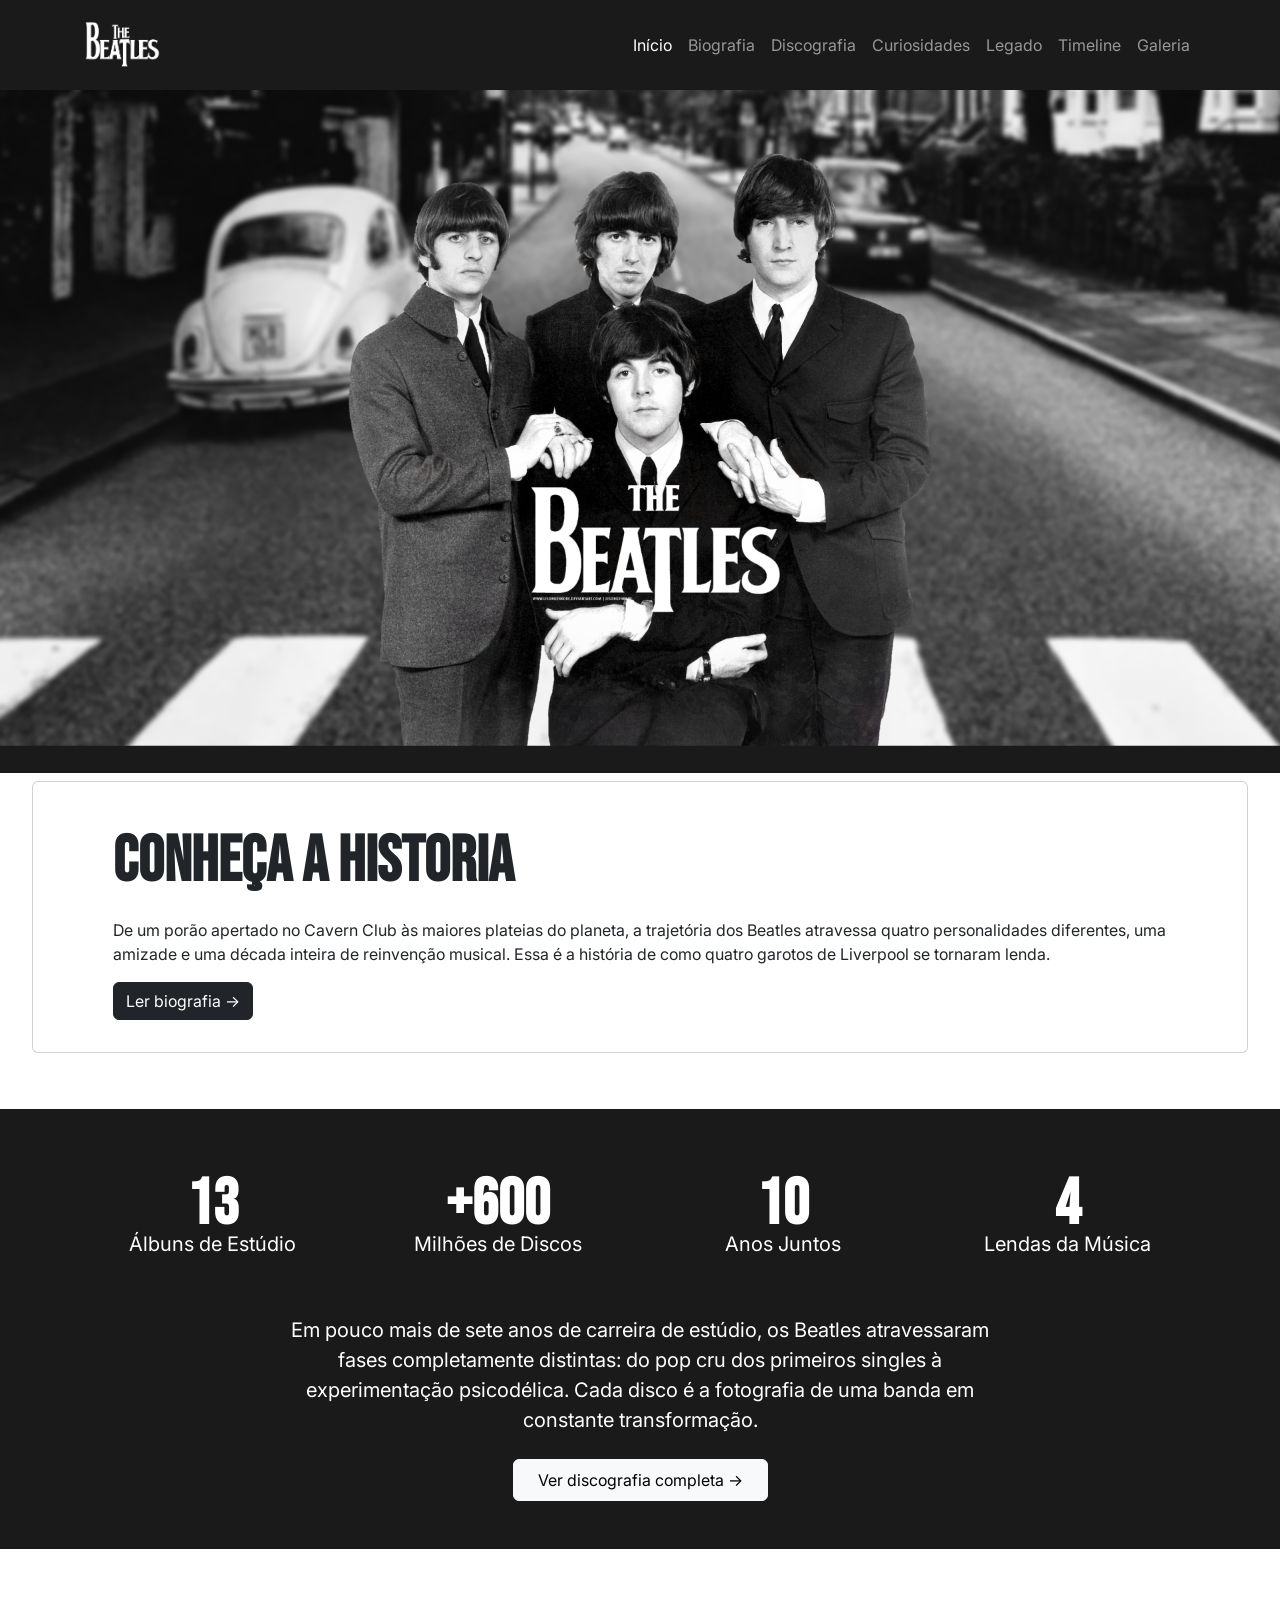
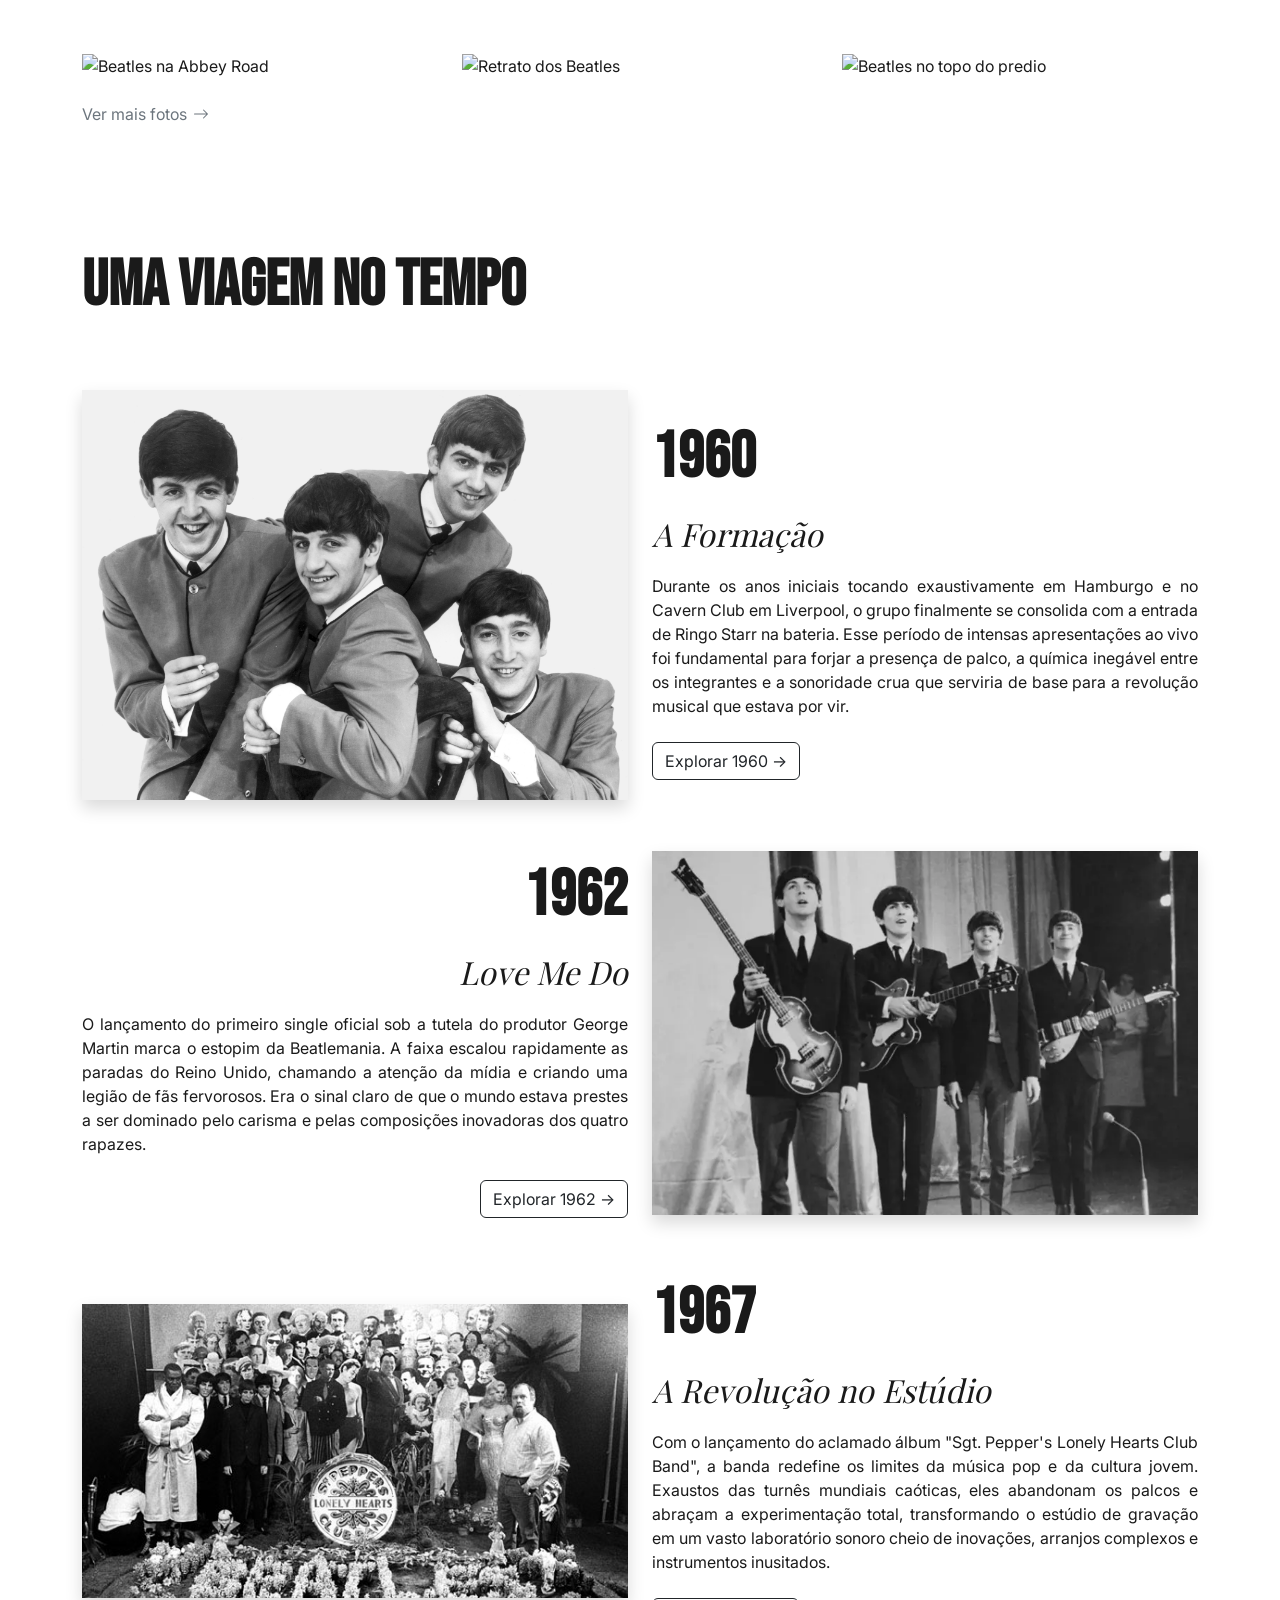
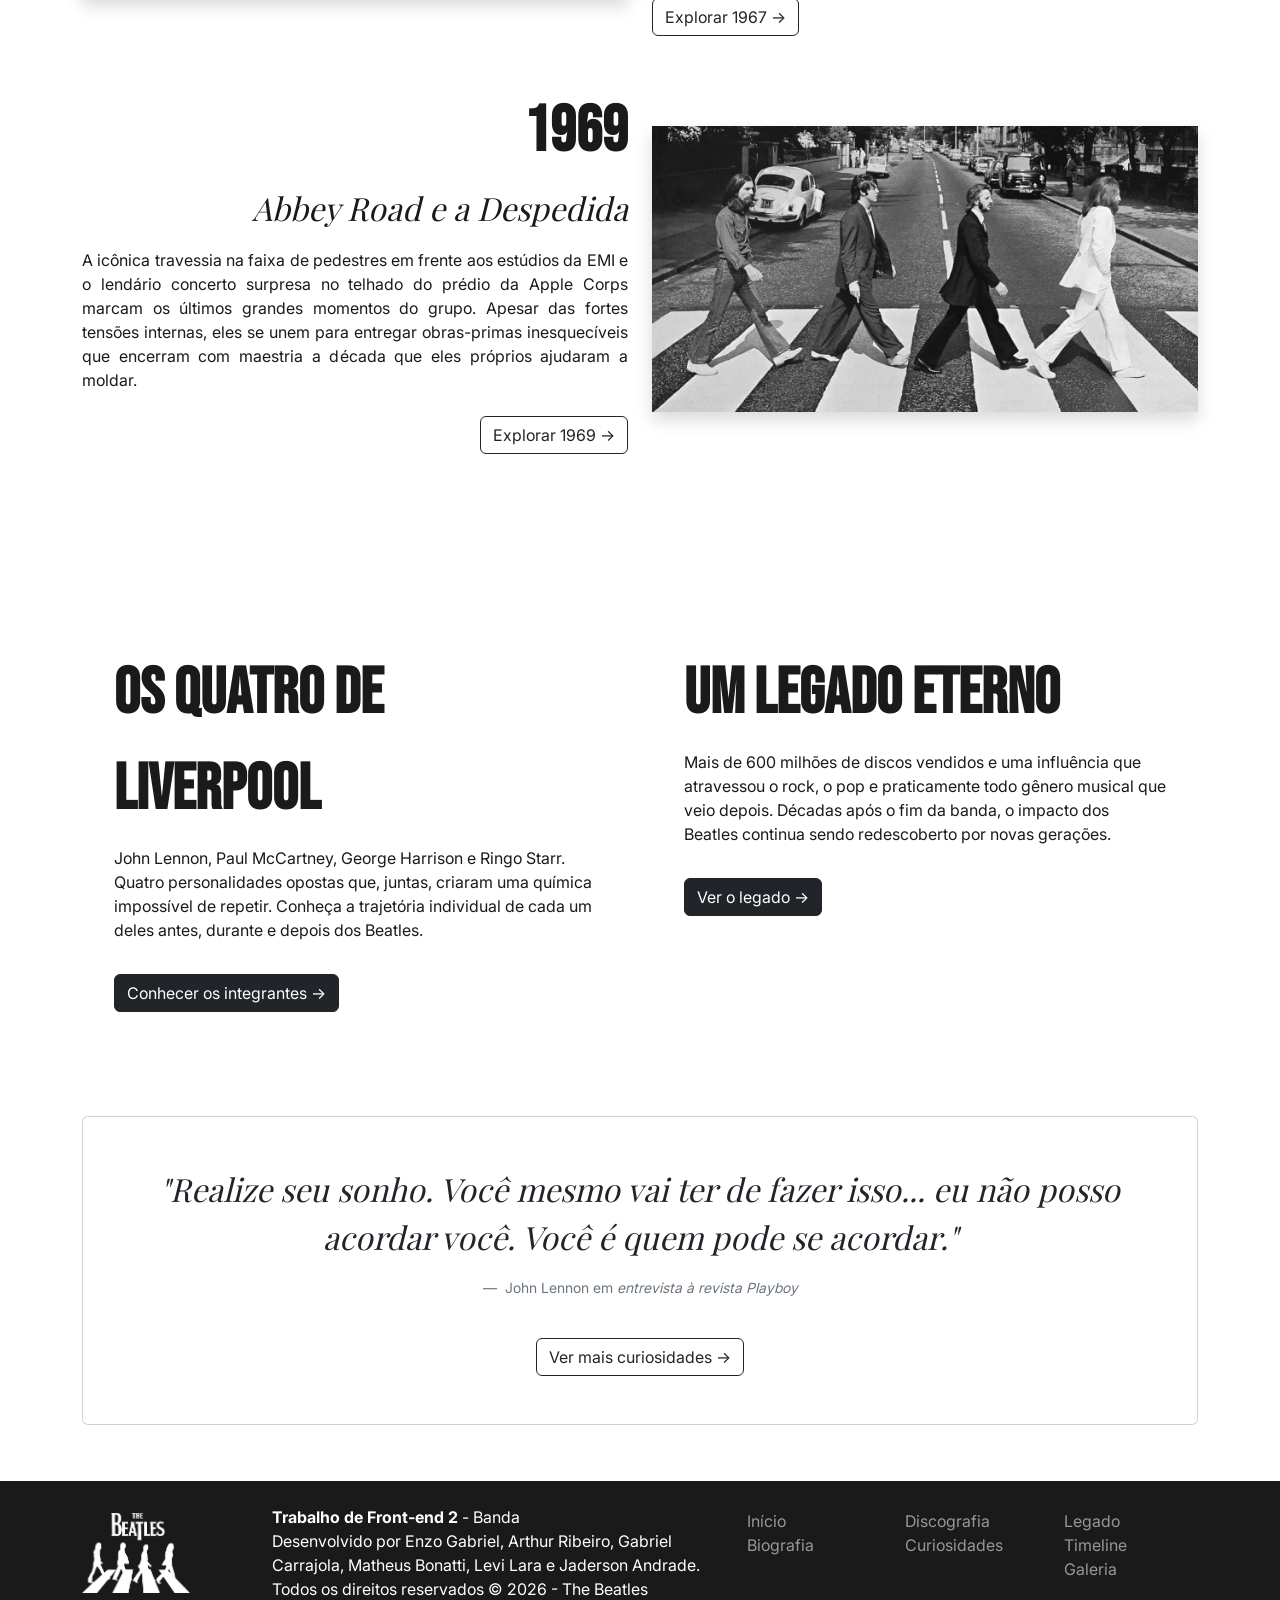
==== commit 2f70d003: "Fotos, e ajustes na TL" ====
--- a/index.html
+++ b/index.html
@@ -142,7 +142,7 @@
 
         <div class="row align-items-center mb-5 item-timeline">
             <div class="col-md-6">
-                <img class="img-fluid shadow zoom-imagem" src="assets/img/beatles tocando.png" alt="Beatles em 1960" />
+                <img class="img-fluid shadow zoom-imagem" src="assets/img/AFormação.jpg" alt="Foto dos Beatles Jovens" />
             </div>
             <div class="col-md-6 mt-4 mt-md-0">
                 <p class="titulo mb-1">1960</p>
@@ -159,7 +159,7 @@
 
         <div class="row align-items-center flex-row-reverse mb-5 item-timeline">
             <div class="col-md-6">
-                <img class="img-fluid shadow zoom-imagem" src="assets/img/beatles tocando.png" alt="Beatles em 1962" />
+                <img class="img-fluid shadow zoom-imagem" src="assets/img/LoveMeDoTL.webp" alt="Foto do clipe de Love Me Do" />
             </div>
             <div class="col-md-6 mt-4 mt-md-0 text-md-end">
                 <p class="titulo mb-1">1962</p>
@@ -176,7 +176,7 @@
 
         <div class="row align-items-center mb-5 item-timeline">
             <div class="col-md-6">
-                <img class="img-fluid shadow zoom-imagem" src="assets/img/beatles tocando.png" alt="Beatles em 1967" />
+                <img class="img-fluid shadow zoom-imagem" src="assets/img/SgtPepperTL.jpg" alt="Bastidores por tras da capa de Sgt. Pepper's Lonely Hearts Club Band" />
             </div>
             <div class="col-md-6 mt-4 mt-md-0">
                 <p class="titulo mb-1">1967</p>
@@ -193,7 +193,7 @@
 
         <div class="row align-items-center flex-row-reverse mb-5 item-timeline">
             <div class="col-md-6">
-                <img class="img-fluid shadow zoom-imagem" src="assets/img/beatles tocando.png" alt="Beatles em 1969" />
+                <img class="img-fluid shadow zoom-imagem preto-e-branco" src="assets/img/AbbeyRoadTL.jpg" alt="Beatles atravessando a Abbey Road denovo" />
             </div>
             <div class="col-md-6 mt-4 mt-md-0 text-md-end">
                 <p class="titulo mb-1">1969</p>
--- a/assets/css/style.css
+++ b/assets/css/style.css
@@ -85,8 +85,8 @@
 }
 
 section {
-  margin: 2rem;
-  padding: 2rem;
+  margin: 0.5rem 2rem;
+  padding: 0.5rem 2rem;
 }
 
 .footer-beatles {
@@ -188,4 +188,8 @@
 
 .faixa-preta {
   background-color: var(--preto);
+}
+
+.preto-e-branco {
+  filter: grayscale(100%);
 }
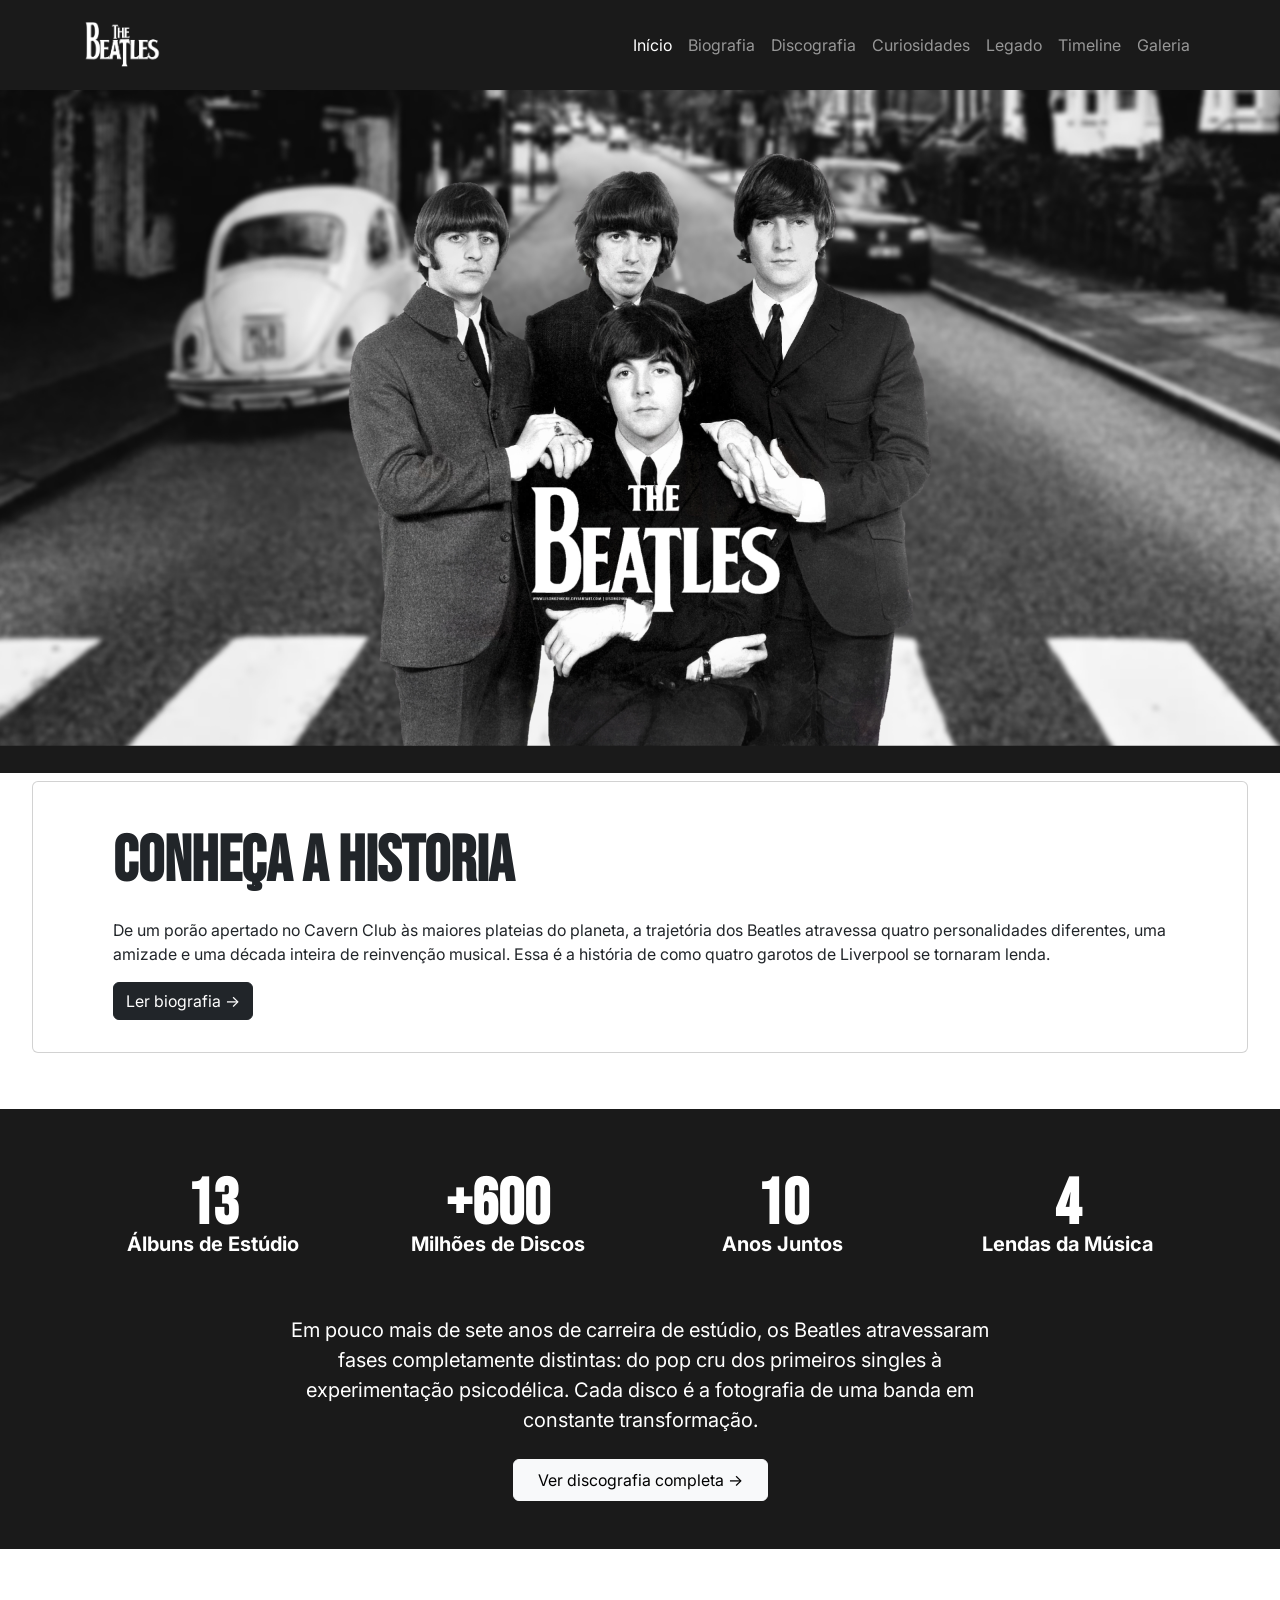
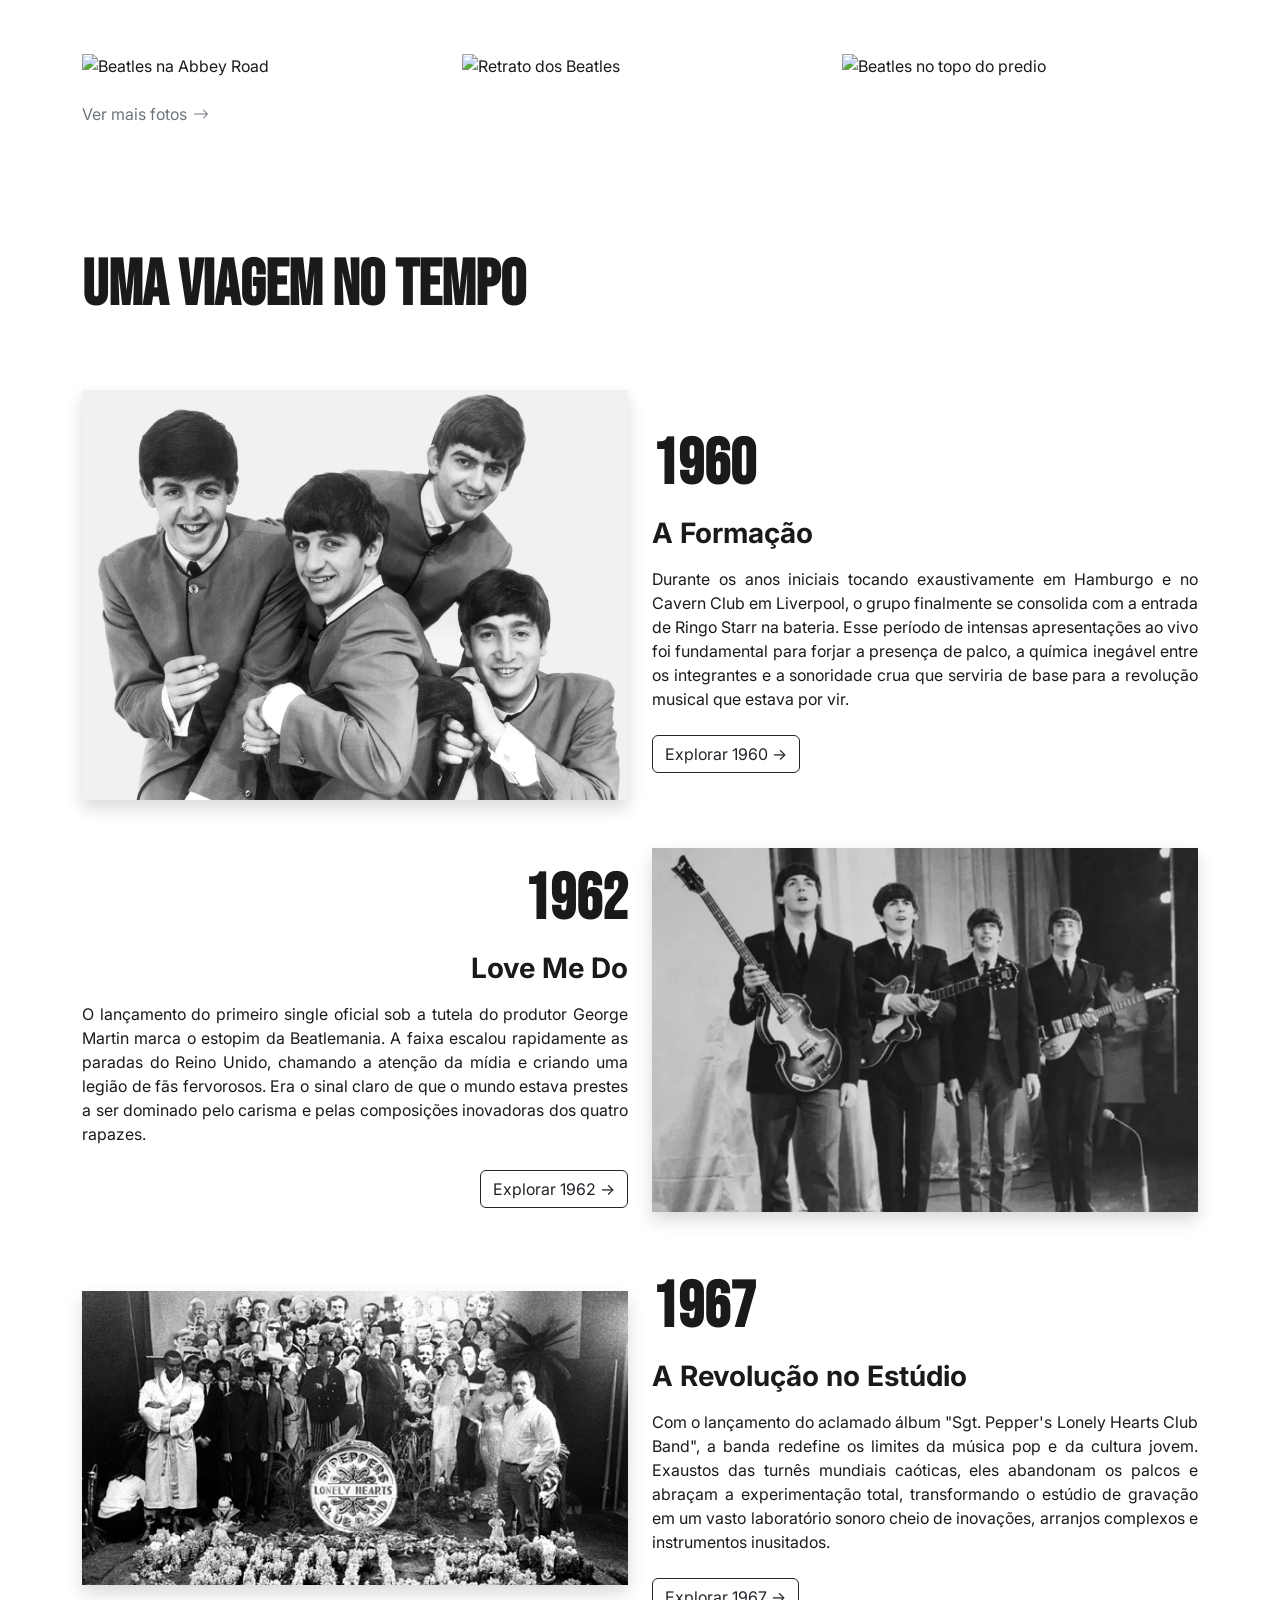
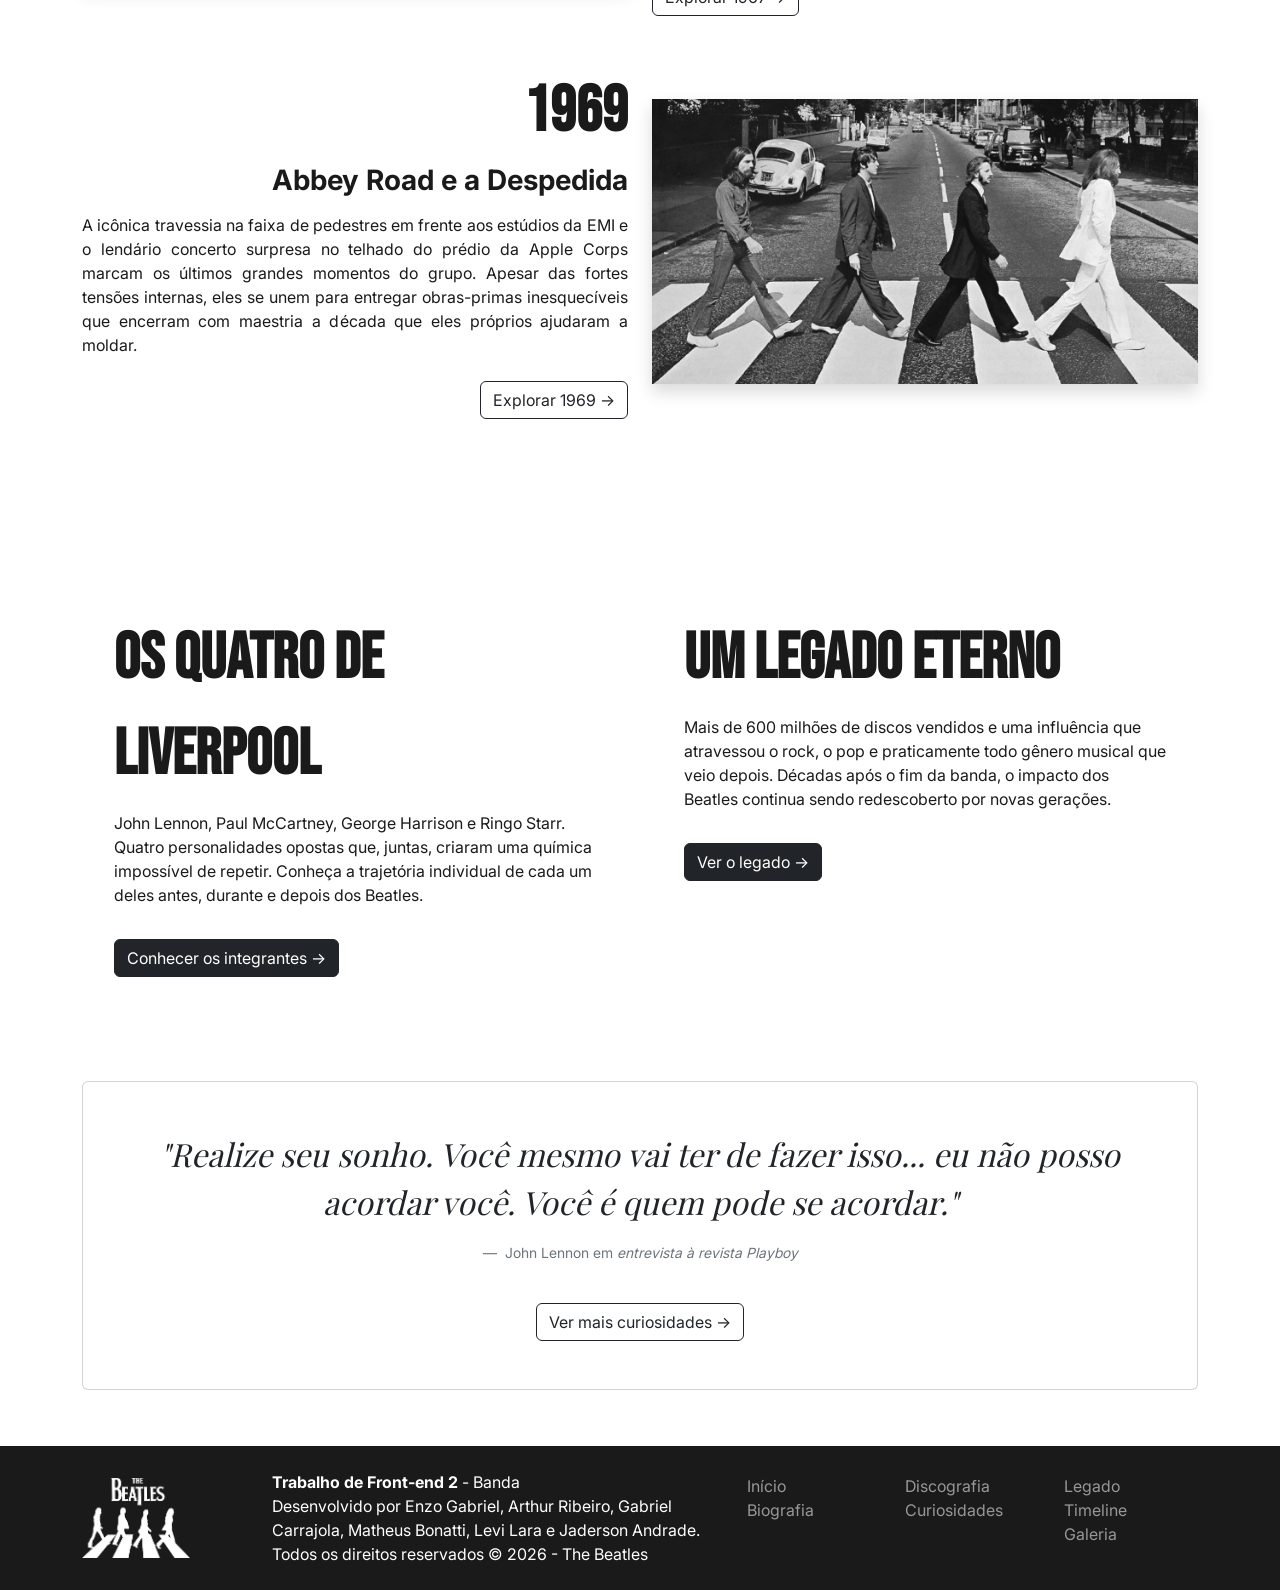
==== commit 6d2f492f: "Ajustes de Layout e CSS Mudando o layout, deixando mais bonito e adicionando uns efeitin de hover" ====
--- a/index.html
+++ b/index.html
@@ -76,19 +76,19 @@
         <div class="row g-4 mb-4">
             <div class="col-md-3 passada">
                 <h1 class="num-home text-white">13</h1>
-                <p class="fs-5">Álbuns de Estúdio</p>
+                <p class="display-7 fw-bold fs-5">Álbuns de Estúdio</p>
             </div>
             <div class="col-md-3 passada">
                 <h1 class="num-home text-white">+600</h1>
-                <p class="fs-5">Milhões de Discos</p>
+                <p class="display-7 fw-bold fs-5">Milhões de Discos</p>
             </div>
             <div class="col-md-3 passada">
                 <h1 class="num-home text-white">10</h1>
-                <p class="fs-5">Anos Juntos</p>
+                <p class="display-7 fw-bold fs-5">Anos Juntos</p>
             </div>
             <div class="col-md-3 passada">
                 <h1 class="num-home text-white">4</h1>
-                <p class="fs-5">Lendas da Música</p>
+                <p class="display-7 fw-bold fs-5">Lendas da Música</p>
             </div>
         </div>
         
@@ -146,7 +146,7 @@
             </div>
             <div class="col-md-6 mt-4 mt-md-0">
                 <p class="titulo mb-1">1960</p>
-                <h3 class="destaque mb-3">A Formação</h3>
+                <h3 class="display-7 fw-bold mb-3">A Formação</h3>
                 <p class="paragrafo text-justificado">
                     Durante os anos iniciais tocando exaustivamente em Hamburgo e no Cavern Club em Liverpool, o grupo
                     finalmente se consolida com a entrada de Ringo Starr na bateria. Esse período de intensas
@@ -163,7 +163,7 @@
             </div>
             <div class="col-md-6 mt-4 mt-md-0 text-md-end">
                 <p class="titulo mb-1">1962</p>
-                <h3 class="destaque mb-3">Love Me Do</h3>
+                <h3 class="display-7 fw-bold mb-3">Love Me Do</h3>
                 <p class="paragrafo text-justificado">
                     O lançamento do primeiro single oficial sob a tutela do produtor George Martin marca o estopim da
                     Beatlemania. A faixa escalou rapidamente as paradas do Reino Unido, chamando a atenção da mídia e
@@ -180,7 +180,7 @@
             </div>
             <div class="col-md-6 mt-4 mt-md-0">
                 <p class="titulo mb-1">1967</p>
-                <h3 class="destaque mb-3">A Revolução no Estúdio</h3>
+                <h3 class="display-7 fw-bold mb-3">A Revolução no Estúdio</h3>
                 <p class="paragrafo text-justificado">
                     Com o lançamento do aclamado álbum "Sgt. Pepper's Lonely Hearts Club Band", a banda redefine os
                     limites da música pop e da cultura jovem. Exaustos das turnês mundiais caóticas, eles abandonam os
@@ -197,7 +197,7 @@
             </div>
             <div class="col-md-6 mt-4 mt-md-0 text-md-end">
                 <p class="titulo mb-1">1969</p>
-                <h3 class="destaque mb-3">Abbey Road e a Despedida</h3>
+                <h3 class="display-7 fw-bold mb-3">Abbey Road e a Despedida</h3>
                 <p class="paragrafo text-justificado">
                     A icônica travessia na faixa de pedestres em frente aos estúdios da EMI e o lendário concerto
                     surpresa no telhado do prédio da Apple Corps marcam os últimos grandes momentos do grupo. Apesar das
--- a/assets/css/style.css
+++ b/assets/css/style.css
@@ -192,4 +192,4 @@
 
 .preto-e-branco {
   filter: grayscale(100%);
-}+}
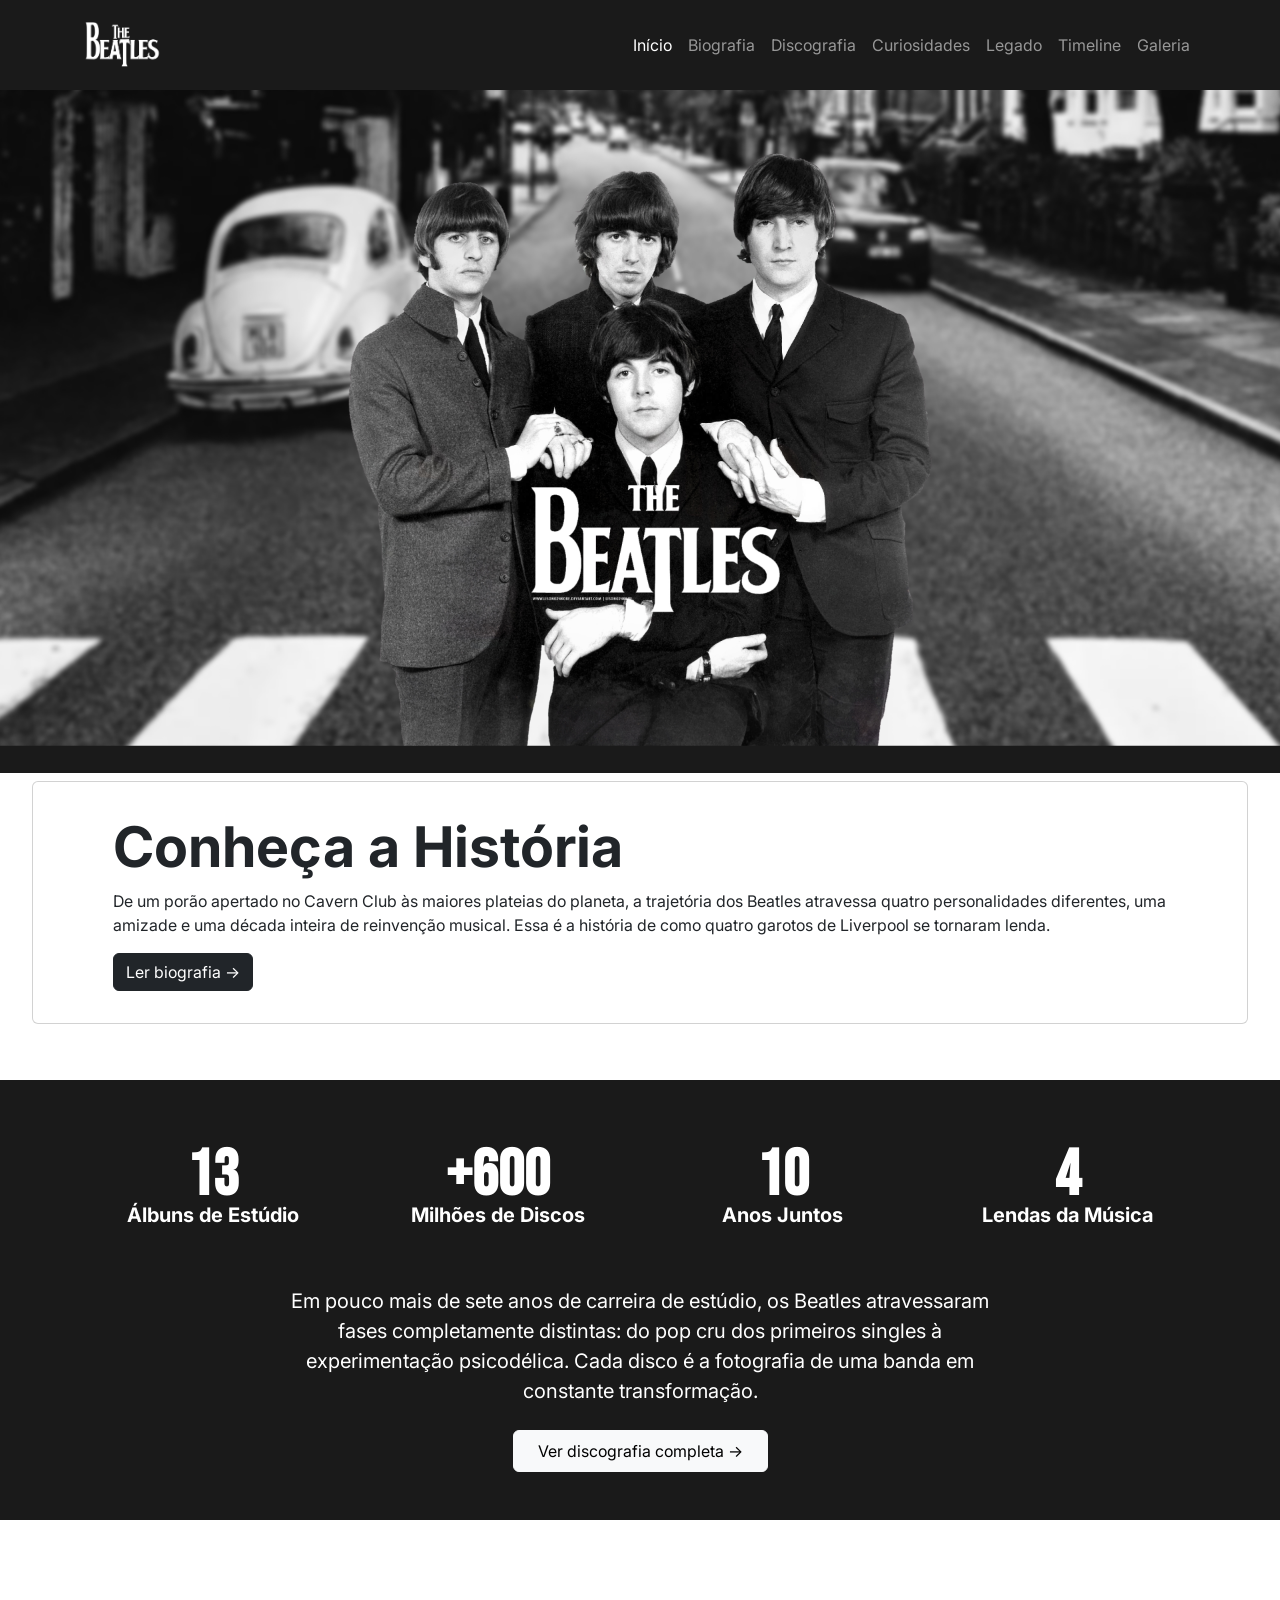
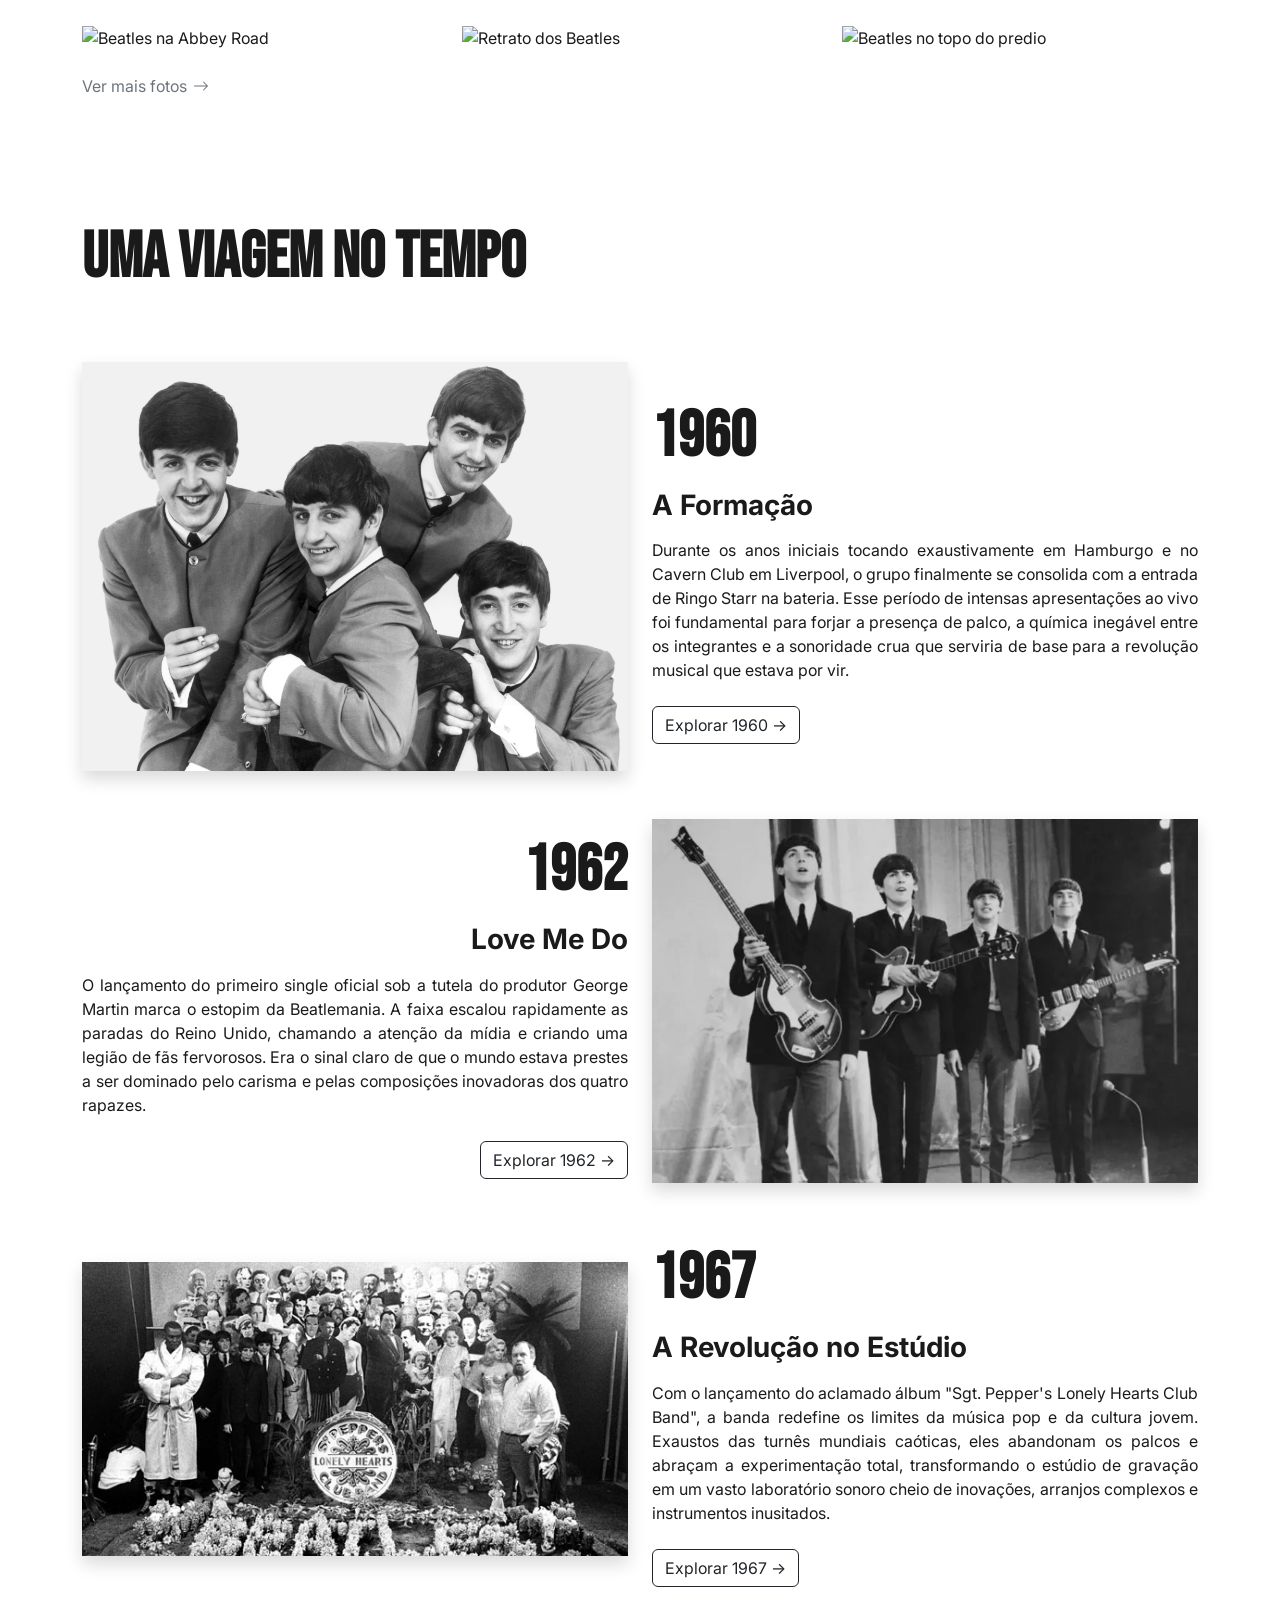
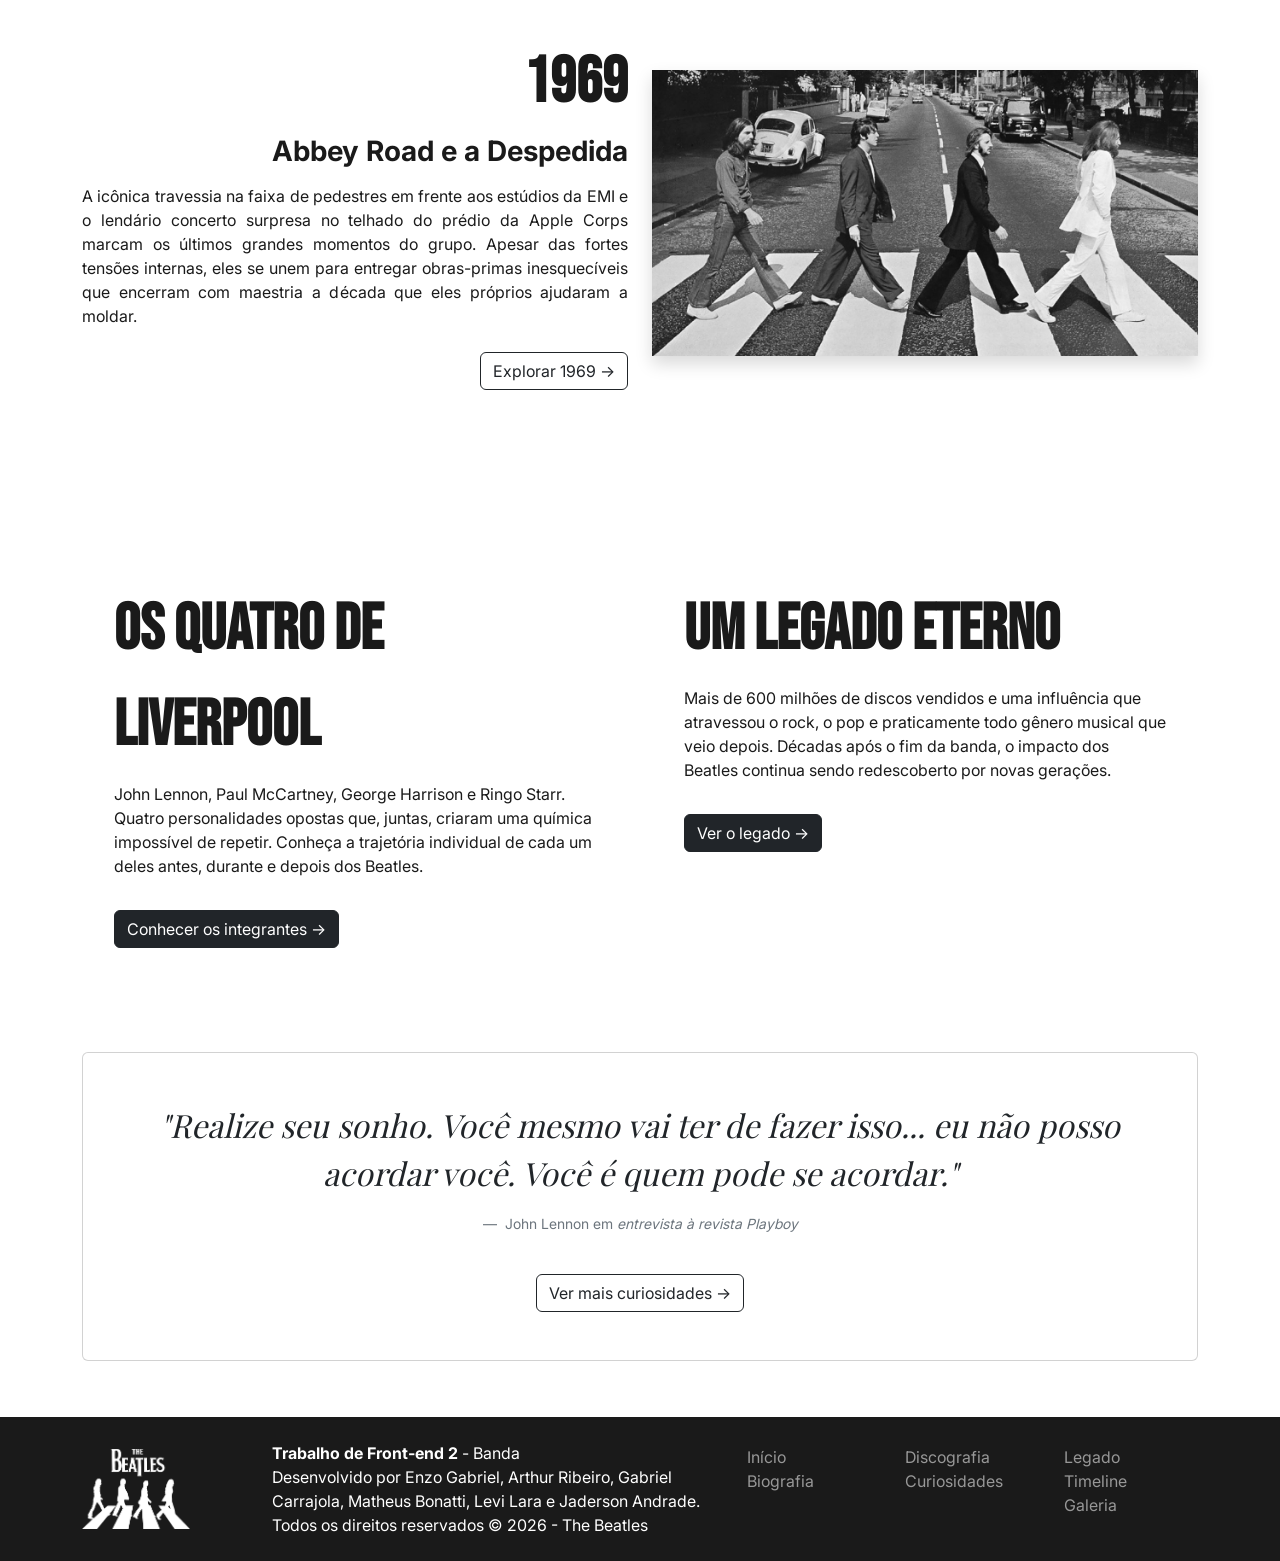
==== commit df03dff7: "Pequenos ajustes antes do envio Pt.1 Mexi em algumas coisas como layout e fontes e tirei alguns efei" ====
--- a/index.html
+++ b/index.html
@@ -60,7 +60,7 @@
 
     <section class="card">
         <section class="card-body">
-            <h2 class="card-title titulo">Conheça a Historia</h2>
+            <h2 class="card-title display-4 fw-bold">Conheça a História</h2>
             <p class="card-text">
                 De um porão apertado no Cavern Club às maiores plateias do planeta, a
                 trajetória dos Beatles atravessa quatro personalidades diferentes, uma
--- a/assets/css/style.css
+++ b/assets/css/style.css
@@ -142,7 +142,7 @@
 }
 
 /* ADICIONADO POR JADERSON ANDRADE
-Faz a imagem grudar na esquerda e o texto rodear ela */
+Padroniza o tamanho da imagem em relação a tela e o texto rodear ela */
 .img-jornal {
   float: left;
   width: 50%;
@@ -156,19 +156,42 @@
   text-align: justify;
 }
 
-/* ADICIONADO POR JADERSON ANDRADE
-Alarga o carrossel para preencher as laterais ao invés de espaços em branco */
-.container:has(#carrosselGeorge) {
-  max-width: 95% !important; /* Aumenta a largura para ocupar quase a tela toda, preenchendo as laterais */
-}
-
-/*ADICIONADO POR JADERSON ANDRADE
-Faz as imagens do carrosel ficarem com tamanho padrão */
+/*ADICIONADO POR JADERSON ANDRADE
+Distância do Carrossel G. Harrison para o texto */
+.container-carrossel {
+  margin-top: 80px;
+}
+
+/*ADICIONADO POR JADERSON ANDRADE
+Faz as imagens do carrossel ficarem com tamanho padrão */
 #carrosselGeorge img {
   height: 80%;
   object-fit: cover;
 }
 
+/* ADICIONADO POR JADERSON ANDRADE
+Padroniza o tamanho da imagem em relação a tela e o texto rodear ela */
+.container-carrossel-dois {
+  float: left;
+  width: 50%;
+  margin-right: 40px;
+  margin-bottom: 20px;
+}
+
+/*ADICIONADO POR JADERSON ANDRADE
+Faz as imagens do carrossel ficarem com tamanho padrão */
+#carrosselLegado .carousel-item img {
+  width: 100%;
+  aspect-ratio: 4/3;
+  object-fit: cover;
+}
+
+/*ADICIONADO POR JADERSON ANDRADE
+Espaçamento do texto para o video */
+.bt-legado {
+  margin-top: 80px;
+}
+
 .passada {
   transition: transform 0.3s ease;
 }
@@ -183,7 +206,7 @@
 
 .hoverzada:hover {
   transform: scale(1.02);
-  box-shadow: 0 15px 25px rgba(0,0,0,0.15) !important;
+  box-shadow: 0 15px 25px rgba(0, 0, 0, 0.15) !important;
 }
 
 .faixa-preta {
@@ -193,3 +216,81 @@
 .preto-e-branco {
   filter: grayscale(100%);
 }
+
+/* Card de cada álbum: cresce e ganha sombra ao passar o mouse */
+.album-card {
+  position: relative;
+  height: 100%;
+  border-radius: 0.75rem;
+  overflow: hidden;
+  cursor: pointer;
+  background-color: var(--branco);
+  box-shadow: 0 2px 10px rgba(0, 0, 0, 0.15);
+  transition: transform 0.25s ease, box-shadow 0.25s ease;
+}
+
+.album-card:hover {
+  transform: translateY(-6px) scale(1.05);
+  box-shadow: 0 1rem 1.75rem rgba(0, 0, 0, 0.35);
+  z-index: 2;
+}
+
+/* Capa do álbum: maior e sempre quadrada, cortando a imagem se precisar */
+.album-cover-wrap {
+  position: relative;
+}
+
+.album-cover {
+  width: 100%;
+  aspect-ratio: 1 / 1;
+  object-fit: cover;
+  display: block;
+}
+
+/* Selo com o ano, sobre a capa */
+.album-ano {
+  position: absolute;
+  top: 0.6rem;
+  left: 0.6rem;
+  background-color: var(--vermelho);
+  color: var(--branco);
+  font-weight: bold;
+  padding: 0.2rem 0.7rem;
+  border-radius: 999px;
+}
+
+/* Aviso "ouça um trecho", escondido até passar o mouse */
+.album-audio-hint {
+  position: absolute;
+  inset: 0;
+  display: flex;
+  align-items: center;
+  justify-content: center;
+  gap: 0.4rem;
+  background: rgba(0, 0, 0, 0.55);
+  color: var(--branco);
+  font-weight: bold;
+  text-align: center;
+  padding: 0.5rem;
+  opacity: 0;
+  transition: opacity 0.25s ease;
+}
+
+.album-card:hover .album-audio-hint {
+  opacity: 1;
+}
+
+.album-card-body {
+  padding: 1rem;
+}
+
+.album-titulo {
+  color: var(--preto);
+  font-weight: bold;
+  margin-bottom: 0.3rem;
+}
+
+.album-info {
+  color: var(--cinza);
+  font-size: 0.9rem;
+}
